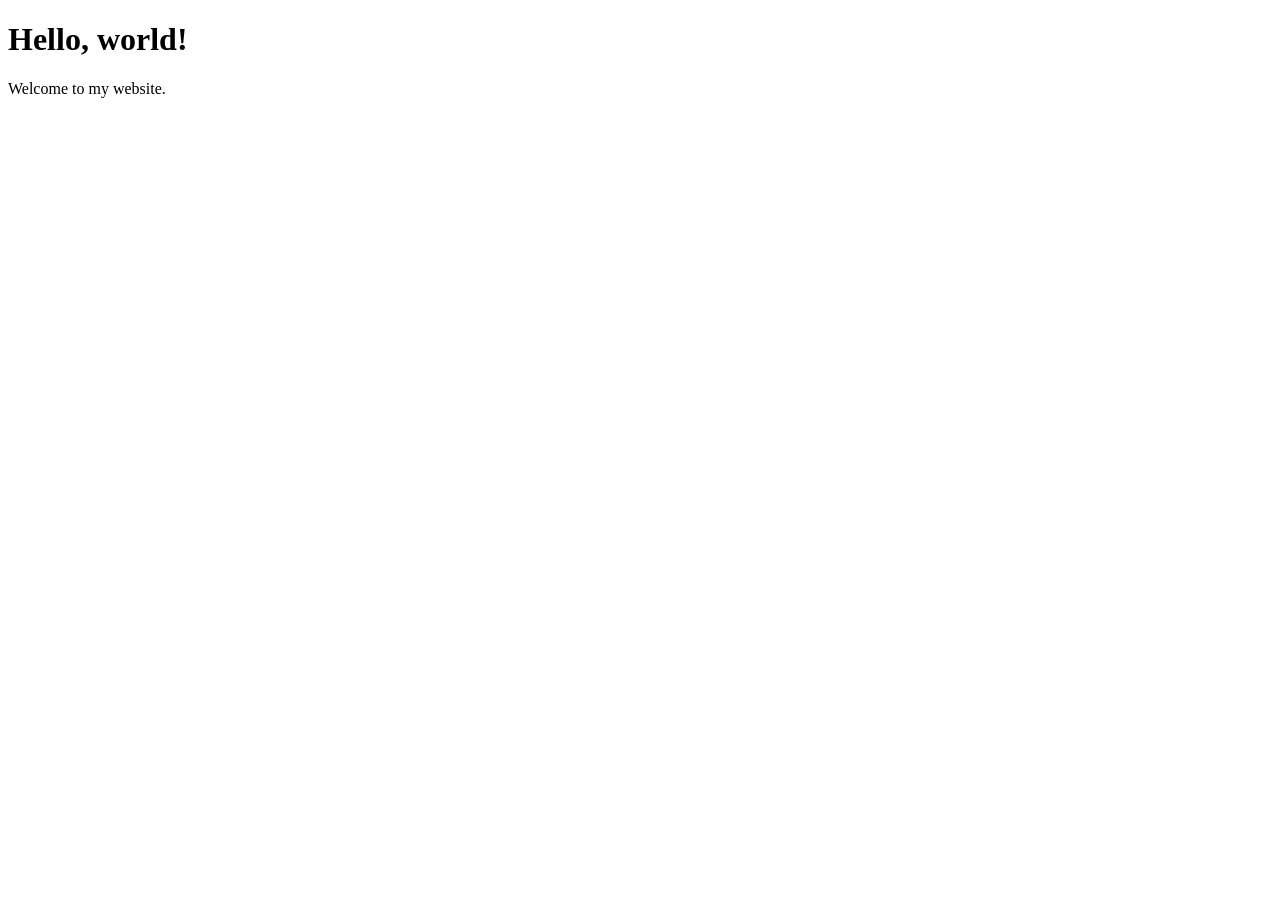
==== index.html @ 2613d3f8 "Create index.html" ====
<!DOCTYPE html>
<html lang="en">
<head>
  <meta charset="UTF-8">
  <meta name="viewport" content="width=device-width, initial-scale=1">
  <title>Hello Coder</title>
</head>
<body>
  <h1>Hello, world!</h1>
  <p>Welcome to my website.</p>
</body>
</html>
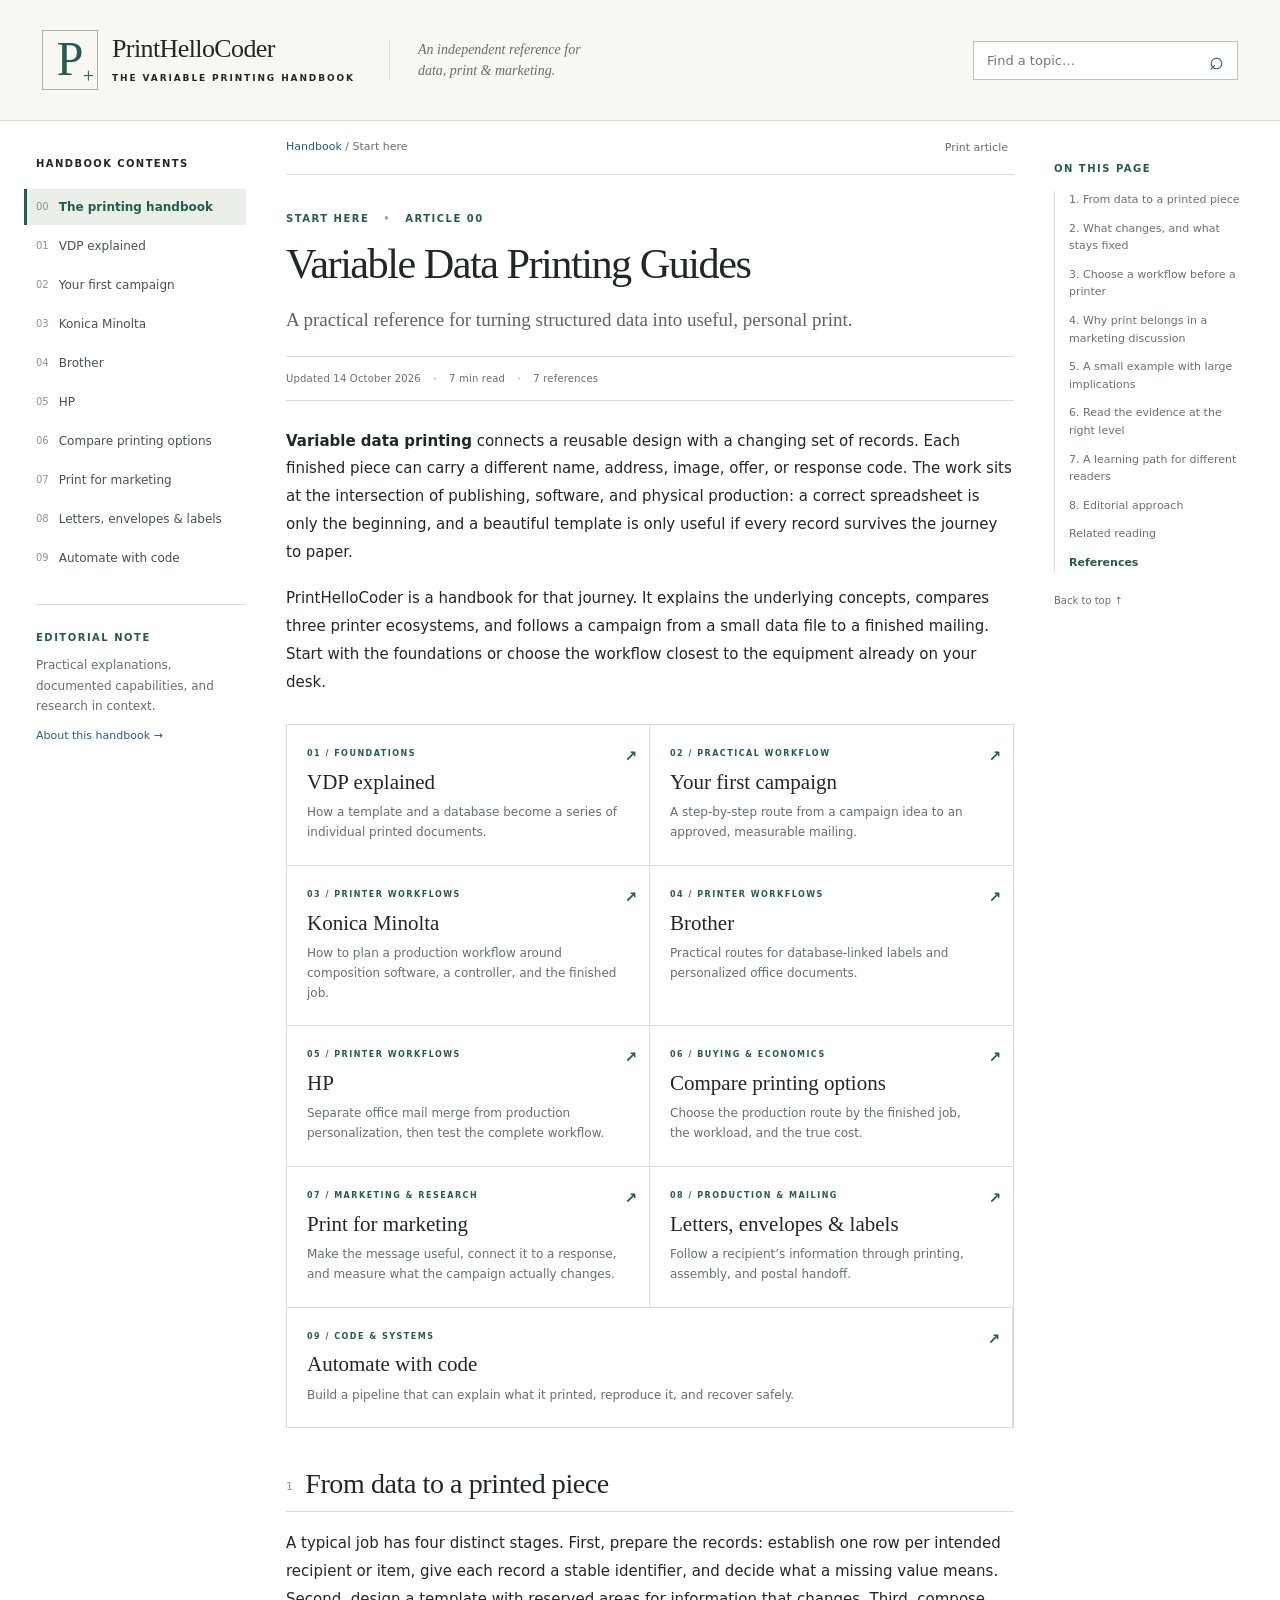
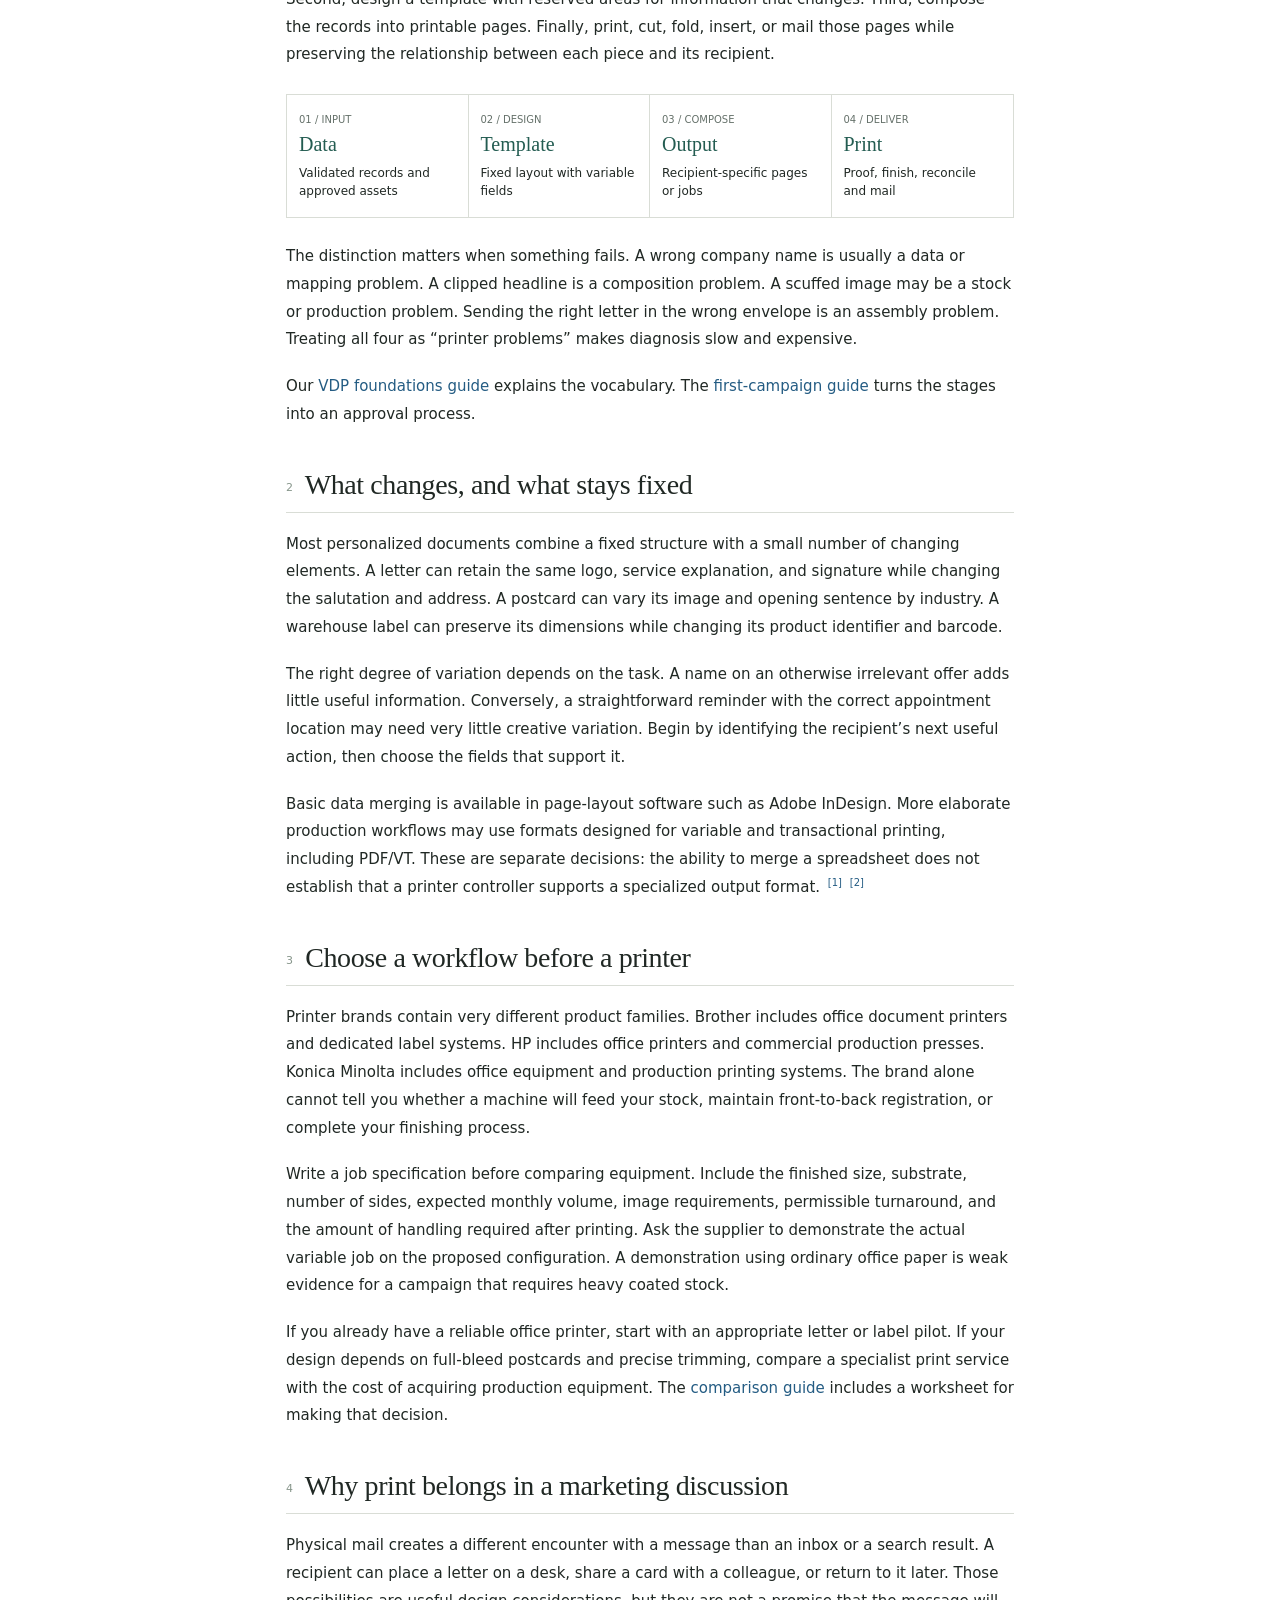
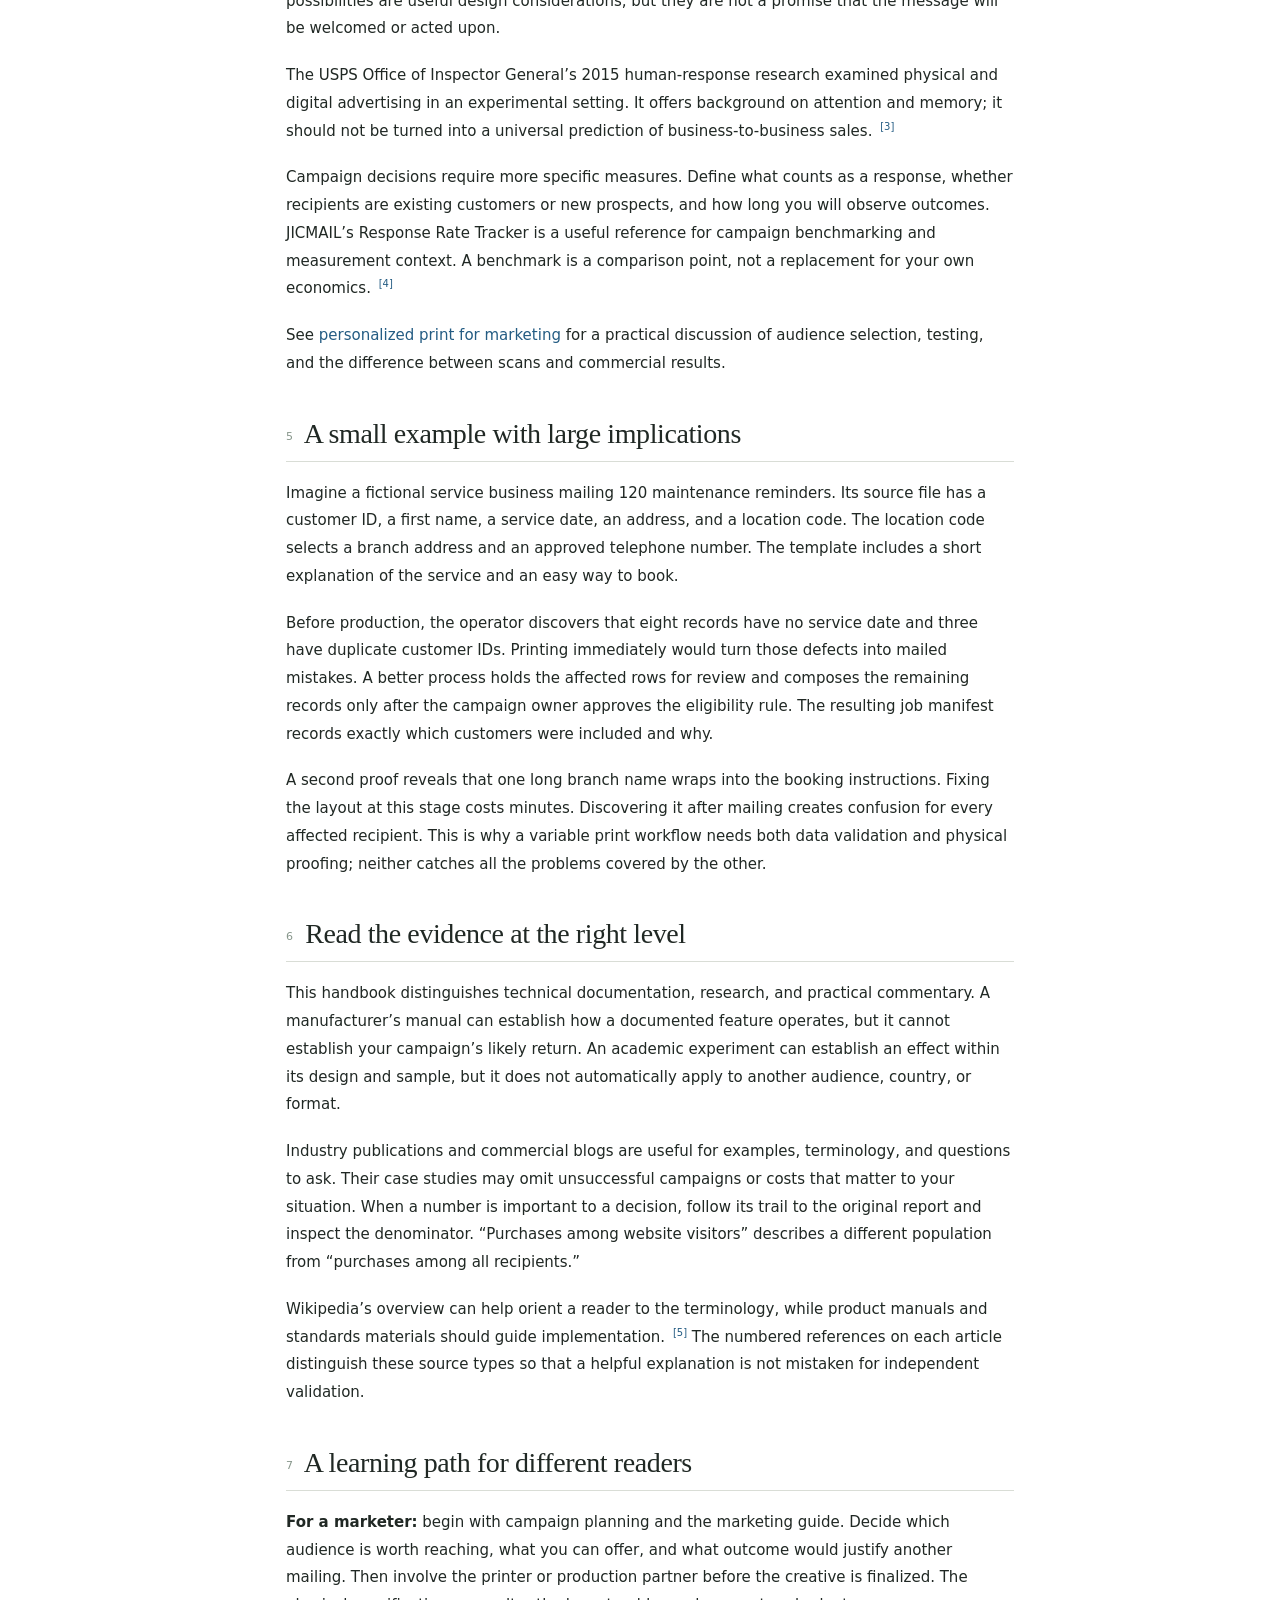
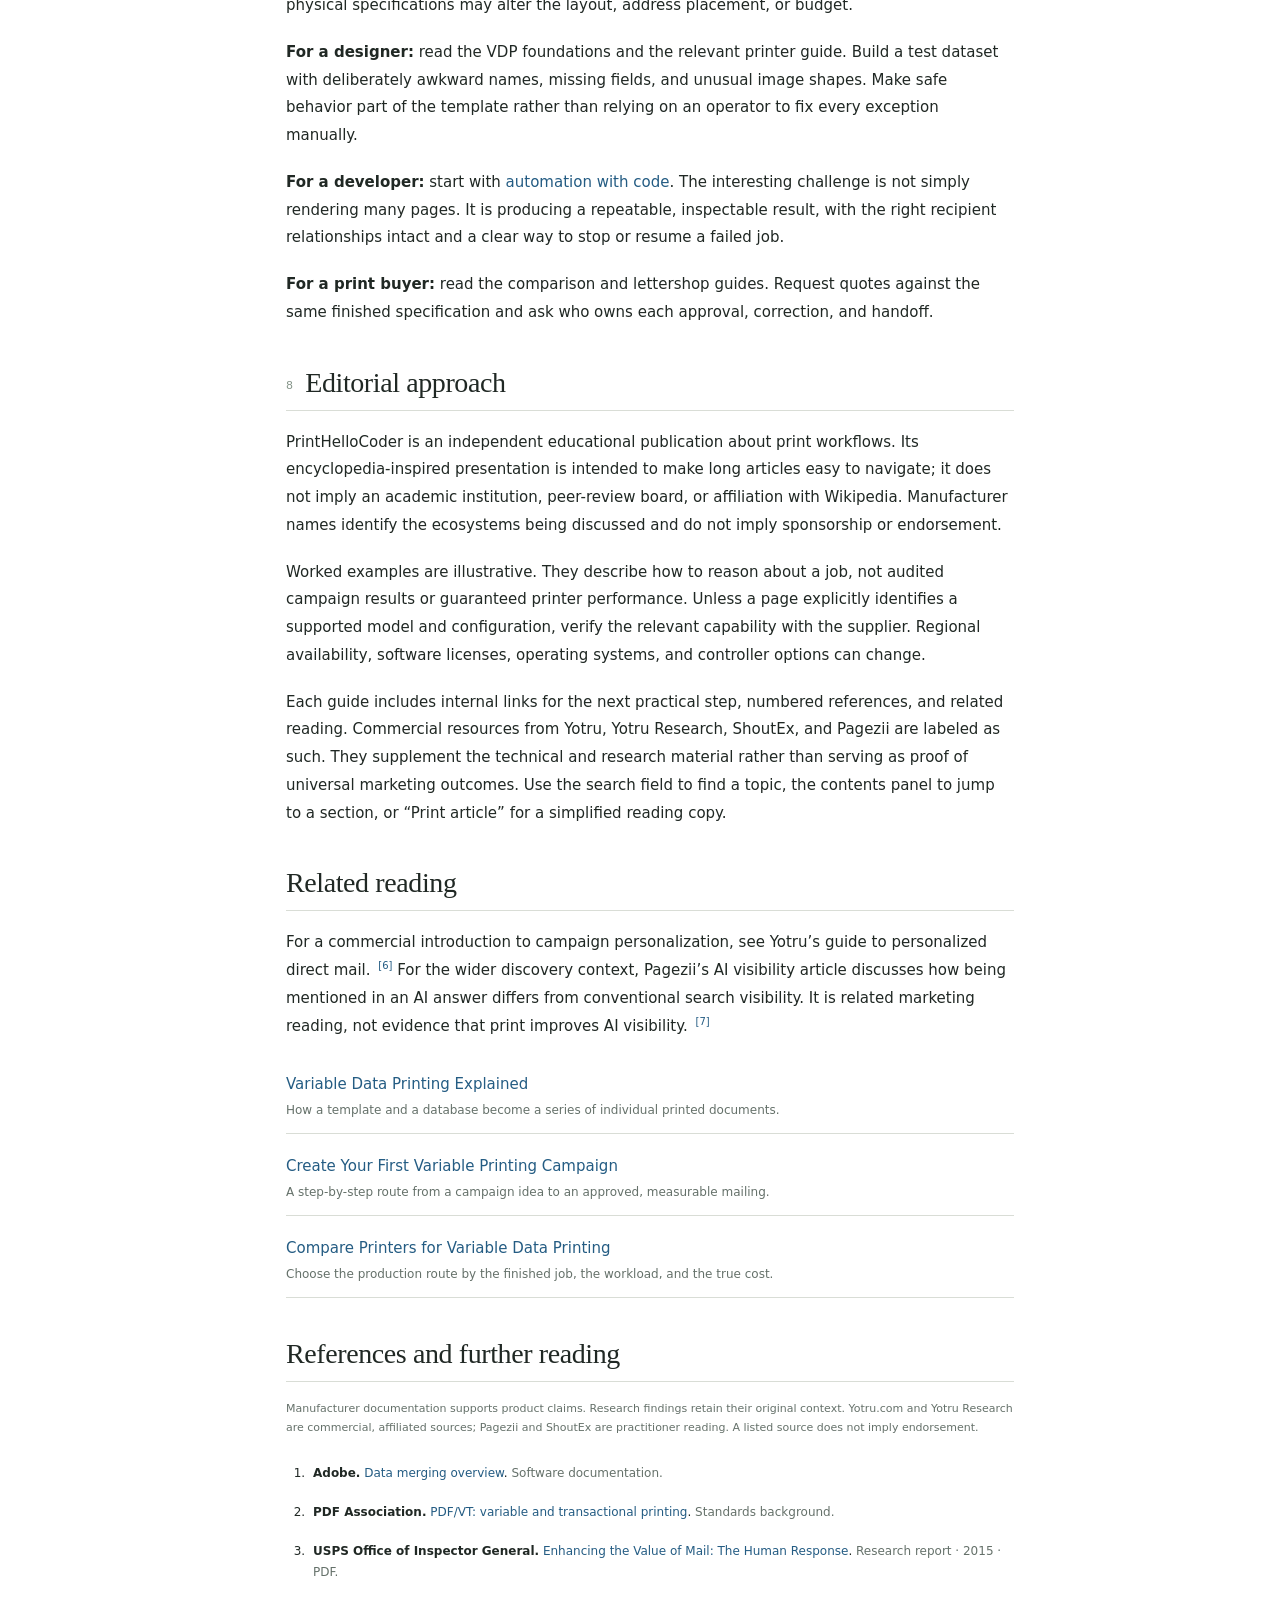
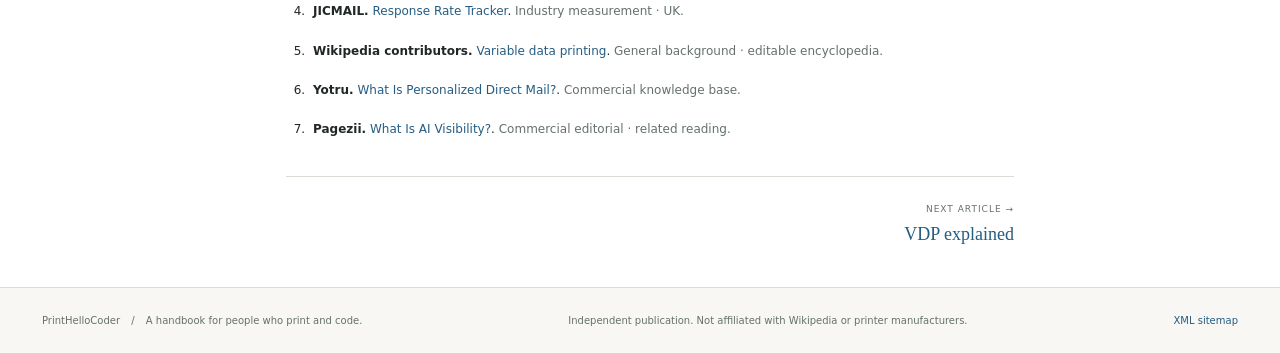
==== commit 936137da: "Add files via upload" ====
--- a/index.html
+++ b/index.html
@@ -1,12 +1,13 @@
-<!DOCTYPE html>
-<html lang="en">
-<head>
-  <meta charset="UTF-8">
-  <meta name="viewport" content="width=device-width, initial-scale=1">
-  <title>Hello Coder</title>
-</head>
-<body>
-  <h1>Hello, world!</h1>
-  <p>Welcome to my website.</p>
-</body>
-</html>
+<!doctype html>
+<html lang="en"><head><meta charset="utf-8"><meta name="viewport" content="width=device-width,initial-scale=1"><title>Variable Data Printing: Printers &amp; Guides | PrintHelloCoder</title><meta name="description" content="Learn variable data printing, compare Konica Minolta, Brother and HP workflows, and create personalized postcards, letters, labels and marketing campaigns."><link rel="canonical" href="https://printhellocoder.github.io/"><meta property="og:title" content="Variable Data Printing Guides"><meta property="og:description" content="Learn variable data printing, compare Konica Minolta, Brother and HP workflows, and create personalized postcards, letters, labels and marketing campaigns."><meta property="og:type" content="article"><meta property="og:url" content="https://printhellocoder.github.io/"><meta name="theme-color" content="#f8f7f3"><link rel="icon" href="./assets/favicon.svg" type="image/svg+xml"><link rel="stylesheet" href="./assets/style.css"><script src="./assets/site.js" defer></script><script type="application/ld+json">{"@context":"https://schema.org","@type":"CollectionPage","headline":"Variable Data Printing Guides","description":"Learn variable data printing, compare Konica Minolta, Brother and HP workflows, and create personalized postcards, letters, labels and marketing campaigns.","url":"https://printhellocoder.github.io/","inLanguage":"en","dateModified":"2026-10-14","publisher":{"@type":"Organization","name":"PrintHelloCoder"},"isPartOf":{"@type":"WebSite","name":"PrintHelloCoder","url":"https://printhellocoder.github.io"}}</script></head>
+<body><a class="skip" href="#main">Skip to article</a><header class="masthead"><a href="./" class="brand"><span class="brand-mark" aria-hidden="true">P<span>+</span></span><span><strong>PrintHelloCoder</strong><small>THE VARIABLE PRINTING HANDBOOK</small></span></a><div class="header-note">An independent reference for<br>data, print &amp; marketing.</div><form class="search" role="search"><label class="sr-only" for="search">Search the handbook</label><input id="search" type="search" placeholder="Find a topic…" autocomplete="off"><button type="submit" aria-label="Search">⌕</button><div id="search-results" class="search-results" hidden aria-live="polite"></div></form></header>
+<div class="layout"><aside class="sidebar"><details open class="navigation"><summary>Handbook contents</summary><nav aria-label="Handbook"><a href="./" aria-current="page"><span>00</span>The printing handbook</a><a href="./variable-data-printing/"><span>01</span>VDP explained</a><a href="./first-campaign/"><span>02</span>Your first campaign</a><a href="./konica-minolta/"><span>03</span>Konica Minolta</a><a href="./brother/"><span>04</span>Brother</a><a href="./hp/"><span>05</span>HP</a><a href="./compare-printers/"><span>06</span>Compare printing options</a><a href="./marketing/"><span>07</span>Print for marketing</a><a href="./letters-envelopes-labels/"><span>08</span>Letters, envelopes &amp; labels</a><a href="./automation/"><span>09</span>Automate with code</a></nav></details><div class="sidebar-note"><span class="eyebrow">EDITORIAL NOTE</span><p>Practical explanations, documented capabilities, and research in context.</p><a href="./#editorial-approach">About this handbook →</a></div></aside>
+<main id="main"><div class="article-tools"><span><a href="./">Handbook</a> / Start here</span><button type="button" id="print-page">Print article</button></div><article><header class="article-header"><div class="eyebrow">Start here <span>•</span> ARTICLE 00</div><h1>Variable Data Printing Guides</h1><p class="deck">A practical reference for turning structured data into useful, personal print.</p><div class="article-meta">Updated 14 October 2026 <span>·</span> 7 min read <span>·</span> 7 references</div></header><div class="article-body"><p><strong>Variable data printing</strong> connects a reusable design with a changing set of records. Each finished piece can carry a different name, address, image, offer, or response code. The work sits at the intersection of publishing, software, and physical production: a correct spreadsheet is only the beginning, and a beautiful template is only useful if every record survives the journey to paper.</p><p>PrintHelloCoder is a handbook for that journey. It explains the underlying concepts, compares three printer ecosystems, and follows a campaign from a small data file to a finished mailing. Start with the foundations or choose the workflow closest to the equipment already on your desk.</p><div class="index-grid"><a href="./variable-data-printing/"><span class="eyebrow">01 / Foundations</span><strong>VDP explained</strong><span>How a template and a database become a series of individual printed documents.</span><b aria-hidden="true">↗</b></a><a href="./first-campaign/"><span class="eyebrow">02 / Practical workflow</span><strong>Your first campaign</strong><span>A step-by-step route from a campaign idea to an approved, measurable mailing.</span><b aria-hidden="true">↗</b></a><a href="./konica-minolta/"><span class="eyebrow">03 / Printer workflows</span><strong>Konica Minolta</strong><span>How to plan a production workflow around composition software, a controller, and the finished job.</span><b aria-hidden="true">↗</b></a><a href="./brother/"><span class="eyebrow">04 / Printer workflows</span><strong>Brother</strong><span>Practical routes for database-linked labels and personalized office documents.</span><b aria-hidden="true">↗</b></a><a href="./hp/"><span class="eyebrow">05 / Printer workflows</span><strong>HP</strong><span>Separate office mail merge from production personalization, then test the complete workflow.</span><b aria-hidden="true">↗</b></a><a href="./compare-printers/"><span class="eyebrow">06 / Buying &amp; economics</span><strong>Compare printing options</strong><span>Choose the production route by the finished job, the workload, and the true cost.</span><b aria-hidden="true">↗</b></a><a href="./marketing/"><span class="eyebrow">07 / Marketing &amp; research</span><strong>Print for marketing</strong><span>Make the message useful, connect it to a response, and measure what the campaign actually changes.</span><b aria-hidden="true">↗</b></a><a href="./letters-envelopes-labels/"><span class="eyebrow">08 / Production &amp; mailing</span><strong>Letters, envelopes &amp; labels</strong><span>Follow a recipient’s information through printing, assembly, and postal handoff.</span><b aria-hidden="true">↗</b></a><a href="./automation/"><span class="eyebrow">09 / Code &amp; systems</span><strong>Automate with code</strong><span>Build a pipeline that can explain what it printed, reproduce it, and recover safely.</span><b aria-hidden="true">↗</b></a></div><details class="mobile-toc"><summary>On this page</summary><ol><li><a href="#from-data-to-a-printed-piece">1. From data to a printed piece</a></li><li><a href="#what-changes-and-what-stays-fixed">2. What changes, and what stays fixed</a></li><li><a href="#choose-a-workflow-before-a-printer">3. Choose a workflow before a printer</a></li><li><a href="#why-print-belongs-in-a-marketing-discussion">4. Why print belongs in a marketing discussion</a></li><li><a href="#a-small-example-with-large-implications">5. A small example with large implications</a></li><li><a href="#read-the-evidence-at-the-right-level">6. Read the evidence at the right level</a></li><li><a href="#a-learning-path-for-different-readers">7. A learning path for different readers</a></li><li><a href="#editorial-approach">8. Editorial approach</a></li><li><a href="#references">References</a></li></ol></details><section id="from-data-to-a-printed-piece"><h2><span class="section-number">1</span> From data to a printed piece</h2><p>A typical job has four distinct stages. First, prepare the records: establish one row per intended recipient or item, give each record a stable identifier, and decide what a missing value means. Second, design a template with reserved areas for information that changes. Third, compose the records into printable pages. Finally, print, cut, fold, insert, or mail those pages while preserving the relationship between each piece and its recipient.</p><div class="diagram" role="group" aria-label="The four stages of a variable printing workflow"><div><span>01 / INPUT</span><b>Data</b>Validated records and approved assets</div><div><span>02 / DESIGN</span><b>Template</b>Fixed layout with variable fields</div><div><span>03 / COMPOSE</span><b>Output</b>Recipient-specific pages or jobs</div><div><span>04 / DELIVER</span><b>Print</b>Proof, finish, reconcile and mail</div></div><p>The distinction matters when something fails. A wrong company name is usually a data or mapping problem. A clipped headline is a composition problem. A scuffed image may be a stock or production problem. Sending the right letter in the wrong envelope is an assembly problem. Treating all four as “printer problems” makes diagnosis slow and expensive.</p><p>Our <a href="./variable-data-printing/">VDP foundations guide</a> explains the vocabulary. The <a href="./first-campaign/">first-campaign guide</a> turns the stages into an approval process.</p></section>
+<section id="what-changes-and-what-stays-fixed"><h2><span class="section-number">2</span> What changes, and what stays fixed</h2><p>Most personalized documents combine a fixed structure with a small number of changing elements. A letter can retain the same logo, service explanation, and signature while changing the salutation and address. A postcard can vary its image and opening sentence by industry. A warehouse label can preserve its dimensions while changing its product identifier and barcode.</p><p>The right degree of variation depends on the task. A name on an otherwise irrelevant offer adds little useful information. Conversely, a straightforward reminder with the correct appointment location may need very little creative variation. Begin by identifying the recipient’s next useful action, then choose the fields that support it.</p><p>Basic data merging is available in page-layout software such as Adobe InDesign. More elaborate production workflows may use formats designed for variable and transactional printing, including PDF/VT. These are separate decisions: the ability to merge a spreadsheet does not establish that a printer controller supports a specialized output format. <sup class="citation"><a href="#ref-1" aria-label="Reference 1">[1]</a></sup> <sup class="citation"><a href="#ref-2" aria-label="Reference 2">[2]</a></sup></p></section>
+<section id="choose-a-workflow-before-a-printer"><h2><span class="section-number">3</span> Choose a workflow before a printer</h2><p>Printer brands contain very different product families. Brother includes office document printers and dedicated label systems. HP includes office printers and commercial production presses. Konica Minolta includes office equipment and production printing systems. The brand alone cannot tell you whether a machine will feed your stock, maintain front-to-back registration, or complete your finishing process.</p><p>Write a job specification before comparing equipment. Include the finished size, substrate, number of sides, expected monthly volume, image requirements, permissible turnaround, and the amount of handling required after printing. Ask the supplier to demonstrate the actual variable job on the proposed configuration. A demonstration using ordinary office paper is weak evidence for a campaign that requires heavy coated stock.</p><p>If you already have a reliable office printer, start with an appropriate letter or label pilot. If your design depends on full-bleed postcards and precise trimming, compare a specialist print service with the cost of acquiring production equipment. The <a href="./compare-printers/">comparison guide</a> includes a worksheet for making that decision.</p></section>
+<section id="why-print-belongs-in-a-marketing-discussion"><h2><span class="section-number">4</span> Why print belongs in a marketing discussion</h2><p>Physical mail creates a different encounter with a message than an inbox or a search result. A recipient can place a letter on a desk, share a card with a colleague, or return to it later. Those possibilities are useful design considerations, but they are not a promise that the message will be welcomed or acted upon.</p><p>The USPS Office of Inspector General’s 2015 human-response research examined physical and digital advertising in an experimental setting. It offers background on attention and memory; it should not be turned into a universal prediction of business-to-business sales. <sup class="citation"><a href="#ref-3" aria-label="Reference 3">[3]</a></sup></p><p>Campaign decisions require more specific measures. Define what counts as a response, whether recipients are existing customers or new prospects, and how long you will observe outcomes. JICMAIL’s Response Rate Tracker is a useful reference for campaign benchmarking and measurement context. A benchmark is a comparison point, not a replacement for your own economics. <sup class="citation"><a href="#ref-4" aria-label="Reference 4">[4]</a></sup></p><p>See <a href="./marketing/">personalized print for marketing</a> for a practical discussion of audience selection, testing, and the difference between scans and commercial results.</p></section>
+<section id="a-small-example-with-large-implications"><h2><span class="section-number">5</span> A small example with large implications</h2><p>Imagine a fictional service business mailing 120 maintenance reminders. Its source file has a customer ID, a first name, a service date, an address, and a location code. The location code selects a branch address and an approved telephone number. The template includes a short explanation of the service and an easy way to book.</p><p>Before production, the operator discovers that eight records have no service date and three have duplicate customer IDs. Printing immediately would turn those defects into mailed mistakes. A better process holds the affected rows for review and composes the remaining records only after the campaign owner approves the eligibility rule. The resulting job manifest records exactly which customers were included and why.</p><p>A second proof reveals that one long branch name wraps into the booking instructions. Fixing the layout at this stage costs minutes. Discovering it after mailing creates confusion for every affected recipient. This is why a variable print workflow needs both data validation and physical proofing; neither catches all the problems covered by the other.</p></section>
+<section id="read-the-evidence-at-the-right-level"><h2><span class="section-number">6</span> Read the evidence at the right level</h2><p>This handbook distinguishes technical documentation, research, and practical commentary. A manufacturer’s manual can establish how a documented feature operates, but it cannot establish your campaign’s likely return. An academic experiment can establish an effect within its design and sample, but it does not automatically apply to another audience, country, or format.</p><p>Industry publications and commercial blogs are useful for examples, terminology, and questions to ask. Their case studies may omit unsuccessful campaigns or costs that matter to your situation. When a number is important to a decision, follow its trail to the original report and inspect the denominator. “Purchases among website visitors” describes a different population from “purchases among all recipients.”</p><p>Wikipedia’s overview can help orient a reader to the terminology, while product manuals and standards materials should guide implementation. <sup class="citation"><a href="#ref-5" aria-label="Reference 5">[5]</a></sup> The numbered references on each article distinguish these source types so that a helpful explanation is not mistaken for independent validation.</p></section>
+<section id="a-learning-path-for-different-readers"><h2><span class="section-number">7</span> A learning path for different readers</h2><p><strong>For a marketer:</strong> begin with campaign planning and the marketing guide. Decide which audience is worth reaching, what you can offer, and what outcome would justify another mailing. Then involve the printer or production partner before the creative is finalized. The physical specifications may alter the layout, address placement, or budget.</p><p><strong>For a designer:</strong> read the VDP foundations and the relevant printer guide. Build a test dataset with deliberately awkward names, missing fields, and unusual image shapes. Make safe behavior part of the template rather than relying on an operator to fix every exception manually.</p><p><strong>For a developer:</strong> start with <a href="./automation/">automation with code</a>. The interesting challenge is not simply rendering many pages. It is producing a repeatable, inspectable result, with the right recipient relationships intact and a clear way to stop or resume a failed job.</p><p><strong>For a print buyer:</strong> read the comparison and lettershop guides. Request quotes against the same finished specification and ask who owns each approval, correction, and handoff.</p></section>
+<section id="editorial-approach"><h2><span class="section-number">8</span> Editorial approach</h2><p>PrintHelloCoder is an independent educational publication about print workflows. Its encyclopedia-inspired presentation is intended to make long articles easy to navigate; it does not imply an academic institution, peer-review board, or affiliation with Wikipedia. Manufacturer names identify the ecosystems being discussed and do not imply sponsorship or endorsement.</p><p>Worked examples are illustrative. They describe how to reason about a job, not audited campaign results or guaranteed printer performance. Unless a page explicitly identifies a supported model and configuration, verify the relevant capability with the supplier. Regional availability, software licenses, operating systems, and controller options can change.</p><p>Each guide includes internal links for the next practical step, numbered references, and related reading. Commercial resources from Yotru, Yotru Research, ShoutEx, and Pagezii are labeled as such. They supplement the technical and research material rather than serving as proof of universal marketing outcomes. Use the search field to find a topic, the contents panel to jump to a section, or “Print article” for a simplified reading copy.</p></section><section id="related-reading"><h2>Related reading</h2><p>For a commercial introduction to campaign personalization, see Yotru’s guide to personalized direct mail. <sup class="citation"><a href="#ref-6" aria-label="Reference 6">[6]</a></sup> For the wider discovery context, Pagezii’s AI visibility article discusses how being mentioned in an AI answer differs from conventional search visibility. It is related marketing reading, not evidence that print improves AI visibility. <sup class="citation"><a href="#ref-7" aria-label="Reference 7">[7]</a></sup></p><ul class="related-internal"><li><a href="./variable-data-printing/">Variable Data Printing Explained</a><span>How a template and a database become a series of individual printed documents.</span></li><li><a href="./first-campaign/">Create Your First Variable Printing Campaign</a><span>A step-by-step route from a campaign idea to an approved, measurable mailing.</span></li><li><a href="./compare-printers/">Compare Printers for Variable Data Printing</a><span>Choose the production route by the finished job, the workload, and the true cost.</span></li></ul></section><section id="references" class="references"><h2>References and further reading</h2><p class="source-note">Manufacturer documentation supports product claims. Research findings retain their original context. Yotru.com and Yotru Research are commercial, affiliated sources; Pagezii and ShoutEx are practitioner reading. A listed source does not imply endorsement.</p><ol><li id="ref-1"><span class="ref-publisher">Adobe.</span> <a href="https://helpx.adobe.com/indesign/desktop/automation-and-scripting/merge-data/data-merging-overview.html">Data merging overview</a>. <span class="ref-type">Software documentation.</span></li><li id="ref-2"><span class="ref-publisher">PDF Association.</span> <a href="https://pdfa.org/resource/pdfvt-flyer/">PDF/VT: variable and transactional printing</a>. <span class="ref-type">Standards background.</span></li><li id="ref-3"><span class="ref-publisher">USPS Office of Inspector General.</span> <a href="https://www.uspsoig.gov/sites/default/files/reports/2023-01/rarc-wp-15-012.pdf">Enhancing the Value of Mail: The Human Response</a>. <span class="ref-type">Research report · 2015 · PDF.</span></li><li id="ref-4"><span class="ref-publisher">JICMAIL.</span> <a href="https://www.jicmail.org.uk/flagship-research/response-rate-tracker/">Response Rate Tracker</a>. <span class="ref-type">Industry measurement · UK.</span></li><li id="ref-5"><span class="ref-publisher">Wikipedia contributors.</span> <a href="https://en.wikipedia.org/wiki/Variable_data_printing">Variable data printing</a>. <span class="ref-type">General background · editable encyclopedia.</span></li><li id="ref-6"><span class="ref-publisher">Yotru.</span> <a href="https://yotru.com/knowledge-base/what-is-personalized-direct-mail">What Is Personalized Direct Mail?</a>. <span class="ref-type">Commercial knowledge base.</span></li><li id="ref-7"><span class="ref-publisher">Pagezii.</span> <a href="https://pagezii.com/blog/ai-visibility-explained/">What Is AI Visibility?</a>. <span class="ref-type">Commercial editorial · related reading.</span></li></ol></section></div></article><nav class="page-turn" aria-label="Next and previous articles"><span></span><a href="./variable-data-printing/"><small>NEXT ARTICLE →</small>VDP explained</a></nav></main>
+<aside class="toc"><div class="eyebrow">ON THIS PAGE</div><ol><li><a href="#from-data-to-a-printed-piece">1. From data to a printed piece</a></li><li><a href="#what-changes-and-what-stays-fixed">2. What changes, and what stays fixed</a></li><li><a href="#choose-a-workflow-before-a-printer">3. Choose a workflow before a printer</a></li><li><a href="#why-print-belongs-in-a-marketing-discussion">4. Why print belongs in a marketing discussion</a></li><li><a href="#a-small-example-with-large-implications">5. A small example with large implications</a></li><li><a href="#read-the-evidence-at-the-right-level">6. Read the evidence at the right level</a></li><li><a href="#a-learning-path-for-different-readers">7. A learning path for different readers</a></li><li><a href="#editorial-approach">8. Editorial approach</a></li><li><a href="#related-reading">Related reading</a></li><li><a href="#references">References</a></li></ol><a class="back-top" href="#main">Back to top ↑</a></aside></div><footer><span>PrintHelloCoder <span class="footer-dot">/</span> A handbook for people who print and code.</span><span>Independent publication. Not affiliated with Wikipedia or printer manufacturers.</span><a href="./sitemap.xml">XML sitemap</a></footer></body></html>
--- a/assets/style.css
+++ b/assets/style.css
@@ -0,0 +1 @@
+:root{--ink:#202824;--muted:#65716a;--line:#d9ddd6;--paper:#fff;--wash:#f8f7f3;--accent:#235c51;--link:#245c83;--serif:Georgia,'Times New Roman',serif}*{box-sizing:border-box}html{scroll-behavior:smooth;scroll-padding-top:24px}body{margin:0;background:var(--paper);color:var(--ink);font:16px/1.7 system-ui,-apple-system,'Segoe UI',sans-serif}a{color:var(--link);text-decoration:none}a:hover{text-decoration:underline}a:focus-visible,button:focus-visible,input:focus-visible,summary:focus-visible{outline:3px solid #c0922b;outline-offset:4px}.skip{position:absolute;top:-80px;left:20px;background:#fff;padding:12px;z-index:20}.skip:focus{top:10px}.masthead{display:flex;align-items:center;gap:34px;padding:30px 42px;border-bottom:1px solid var(--line);background:var(--wash)}.brand{display:flex;gap:14px;align-items:center;color:var(--ink);min-width:300px}.brand:hover{text-decoration:none}.brand-mark{font:48px/1 var(--serif);border:1px solid #a4b4a7;width:56px;height:60px;text-align:center;position:relative;padding-top:4px;color:var(--accent)}.brand-mark span{position:absolute;font:20px/1 var(--serif);bottom:3px;right:3px;background:var(--wash)}.brand strong{font:26px/1.2 var(--serif);display:block;letter-spacing:-.6px}.brand small{font-size:9px;font-weight:650;letter-spacing:1.9px;display:block;margin-top:7px}.header-note{font:italic 14px/1.5 var(--serif);color:var(--muted);border-left:1px solid var(--line);padding-left:28px}.search{margin-left:auto;position:relative;display:flex;background:white;border:1px solid #b9c4bc;width:265px}.search input{font:13px system-ui;border:0;padding:11px 13px;min-width:0;width:100%;background:transparent}.search button{background:transparent;border:0;font-size:25px;color:var(--accent);padding:0 13px;cursor:pointer}.search-results{position:absolute;top:48px;right:0;width:350px;background:#fff;border:1px solid var(--line);box-shadow:0 8px 25px #20282418;z-index:10;max-height:420px;overflow:auto}.search-results a{display:block;padding:12px 15px;border-bottom:1px solid var(--line);font-size:14px}.search-results small{display:block;font-size:12px;color:var(--muted)}.search-results p{padding:12px;margin:0}.layout{display:grid;grid-template-columns:210px minmax(0,820px) 190px;max-width:1460px;padding:0 36px;gap:40px;margin:auto}.sidebar{padding-top:34px;font-size:12px}.navigation summary{font-size:10px;font-weight:750;letter-spacing:1.4px;text-transform:uppercase;list-style:none;margin-bottom:17px;cursor:pointer}.navigation nav{display:flex;flex-direction:column;gap:3px}.navigation nav a{padding:9px 9px 9px 0;display:flex;gap:10px;line-height:1.5;color:#47534c}.navigation nav a span{font:10px/1.8 system-ui;color:#8a958d}.navigation nav a[aria-current]{background:#eaf0e9;color:var(--accent);font-weight:650;border-left:3px solid var(--accent);padding-left:9px;margin-left:-12px}.sidebar-note{border-top:1px solid var(--line);margin-top:28px;padding-top:22px;color:var(--muted)}.sidebar-note p{line-height:1.7;margin:8px 0}.sidebar-note a{font-size:11px}.eyebrow{font-size:10px;letter-spacing:1.5px;font-weight:700;color:var(--accent);text-transform:uppercase}.eyebrow span{color:#a0aaa2;padding:0 9px}.article-tools{display:flex;align-items:center;justify-content:space-between;border-bottom:1px solid var(--line);padding:14px 0;font-size:11px;color:var(--muted)}button#print-page{background:none;border:0;color:var(--muted);font:11px system-ui;cursor:pointer;padding:6px}.article-header{padding-top:35px;margin-bottom:27px}.article-header h1{font:normal clamp(36px,3.3vw,49px)/1.12 var(--serif);letter-spacing:-1.5px;margin:13px 0 18px}.deck{font:19px/1.55 var(--serif);color:#5a665e;margin:0;max-width:700px}.article-meta{margin-top:21px;padding:13px 0;border-top:1px solid var(--line);border-bottom:1px solid var(--line);font-size:10px;letter-spacing:.2px;color:var(--muted)}.article-meta span{padding:0 9px}.article-body{font-size:15px;line-height:1.85}.article-body p{margin:0 0 19px}.article-body strong{font-weight:650}.article-body h2{font:normal 28px/1.25 var(--serif);letter-spacing:-.4px;margin:38px 0 18px;padding-bottom:10px;border-bottom:1px solid var(--line)}.section-number{font:11px system-ui;color:#87968b;display:inline-block;vertical-align:middle;margin-right:6px}.article-body h3{font:600 16px/1.5 system-ui;margin:23px 0 11px}.article-body li{padding-left:3px;margin-bottom:7px}.article-body ul,.article-body ol{padding-left:24px}.citation{font:10px system-ui;white-space:nowrap;margin-left:3px}.callout{background:var(--wash);border-left:3px solid #b49a67;padding:19px 23px;margin:25px 0;font-size:14px}.callout p:last-child{margin:0}.callout .eyebrow{display:block;margin-bottom:7px}.diagram{display:grid;grid-template-columns:repeat(4,1fr);border:1px solid var(--line);margin:25px 0}.diagram div{padding:17px 12px;border-right:1px solid var(--line);font-size:12px;line-height:1.5}.diagram div:last-child{border:0}.diagram b{display:block;font:20px var(--serif);color:var(--accent);margin-bottom:8px}.diagram span{display:block;font-size:10px;color:var(--muted);margin-bottom:6px}.table-wrap{overflow:auto;margin:22px 0}table{width:100%;border-collapse:collapse;font-size:12px;line-height:1.6}caption{text-align:left;font-size:12px;color:var(--muted);margin-bottom:9px}th{text-align:left;background:#edf1ec;font-weight:650}th,td{padding:12px 13px;border:1px solid var(--line);vertical-align:top}tbody tr:nth-child(even){background:#fafbf8}pre{overflow:auto;padding:22px;background:#f1f3ef;border:1px solid var(--line);font:12px/1.75 Consolas,monospace}code{font-family:Consolas,monospace;font-size:.9em;overflow-wrap:anywhere}.toc{position:sticky;top:28px;height:fit-content;padding-top:40px;font-size:11px;line-height:1.6}.toc ol{list-style:none;border-left:1px solid var(--line);padding-left:14px;margin:14px 0 20px}.toc li{margin-bottom:11px}.toc a{color:#67736b}.toc a.active{color:var(--accent);font-weight:700}.toc .back-top{font-size:10px}.index-grid{display:grid;grid-template-columns:repeat(2,minmax(0,1fr));border:1px solid var(--line);margin:28px 0}.index-grid a{position:relative;display:flex;flex-direction:column;gap:8px;padding:22px 29px 22px 20px;border-bottom:1px solid var(--line);color:var(--ink)}.index-grid a:nth-child(odd){border-right:1px solid var(--line)}.index-grid a:last-child{border-bottom:0;grid-column:1/-1}.index-grid a:hover{background:var(--wash);text-decoration:none}.index-grid strong{font:21px/1.2 var(--serif)}.index-grid a>span:not(.eyebrow){font-size:12px;line-height:1.65;color:var(--muted)}.index-grid b{position:absolute;right:12px;top:18px;color:var(--accent)}.index-grid .eyebrow{font-size:8px}.related-internal{list-style:none;padding:0!important}.related-internal li{border-bottom:1px solid var(--line);padding:12px 0}.related-internal span{display:block;font-size:12px;color:var(--muted)}.references{font-size:12px;line-height:1.7}.references ol{padding-left:23px}.references li{padding:6px 4px;scroll-margin-top:30px}.references li:target{background:#fff6d9}.ref-publisher{font-weight:650}.ref-type,.source-note{color:var(--muted)}.source-note{font-size:11px}.page-turn{display:flex;justify-content:space-between;gap:30px;border-top:1px solid var(--line);padding:27px 0 40px;margin-top:30px;font:18px/1.4 var(--serif)}.page-turn a{max-width:47%}.page-turn a:last-child{text-align:right}.page-turn small{display:block;font:9px system-ui;letter-spacing:1px;color:var(--muted);margin-bottom:8px}footer{display:flex;justify-content:space-between;gap:20px;border-top:1px solid var(--line);background:var(--wash);padding:24px 42px;font-size:10px;color:var(--muted)}.footer-dot{padding:0 8px}.mobile-toc{display:none}.sr-only{position:absolute;width:1px;height:1px;overflow:hidden;clip:rect(0,0,0,0)}@media(min-width:1550px){.layout{grid-template-columns:220px minmax(0,860px) 190px;gap:50px}}@media(max-width:1150px){.layout{grid-template-columns:180px minmax(0,1fr);gap:30px}.toc{display:none}.mobile-toc{display:block;background:var(--wash);border:1px solid var(--line);padding:13px 20px;margin:24px 0;font-size:12px}.mobile-toc summary{font-weight:600;cursor:pointer}.header-note{display:none}}@media(max-width:750px){.masthead{padding:20px;flex-wrap:wrap;gap:20px}.brand{min-width:0}.brand strong{font-size:24px}.brand small{font-size:8px}.search{width:100%;margin:0}.search-results{width:100%}.layout{display:block;padding:0 20px}.sidebar{padding-top:18px}.navigation summary{margin-bottom:10px}.navigation nav{display:grid;grid-template-columns:1fr 1fr;gap:3px 12px}.navigation nav a{padding:6px;font-size:11px}.navigation nav a[aria-current]{margin:0;padding-left:6px}.sidebar-note{display:none}.article-header{padding-top:25px}.article-header h1{font-size:37px}.article-body{font-size:15px}.article-meta{font-size:9px}.article-meta span{padding:0 5px}.deck{font-size:18px}.article-tools{margin-top:10px}.index-grid{grid-template-columns:1fr}.index-grid a:nth-child(odd){border-right:0}.diagram{grid-template-columns:1fr 1fr}.diagram div:nth-child(2){border-right:0}.diagram div:nth-child(-n+2){border-bottom:1px solid var(--line)}footer{padding:22px 20px;flex-direction:column;gap:8px}.page-turn{font-size:16px}.article-body h2{font-size:26px}}@media(prefers-reduced-motion:reduce){html{scroll-behavior:auto}}@media print{body{font:11pt/1.5 Georgia,serif;color:black}.masthead{padding:0 0 12pt;background:white}.brand-mark,.search,.header-note,.sidebar,.toc,.article-tools,.mobile-toc,.page-turn,footer,.skip{display:none!important}.layout{display:block;max-width:none;padding:0}.article-header{padding-top:12pt}.article-header h1{font-size:28pt}.article-body{font:11pt/1.5 Georgia,serif}.article-body h2{break-after:avoid;font-size:18pt}.references{font-size:9pt}.references a:after{content:' (' attr(href) ')';font-size:8pt;overflow-wrap:anywhere}a{color:black}.index-grid{display:none}table{font-size:9pt}tr,pre,.callout{break-inside:avoid}.article-meta{font-size:8pt}}
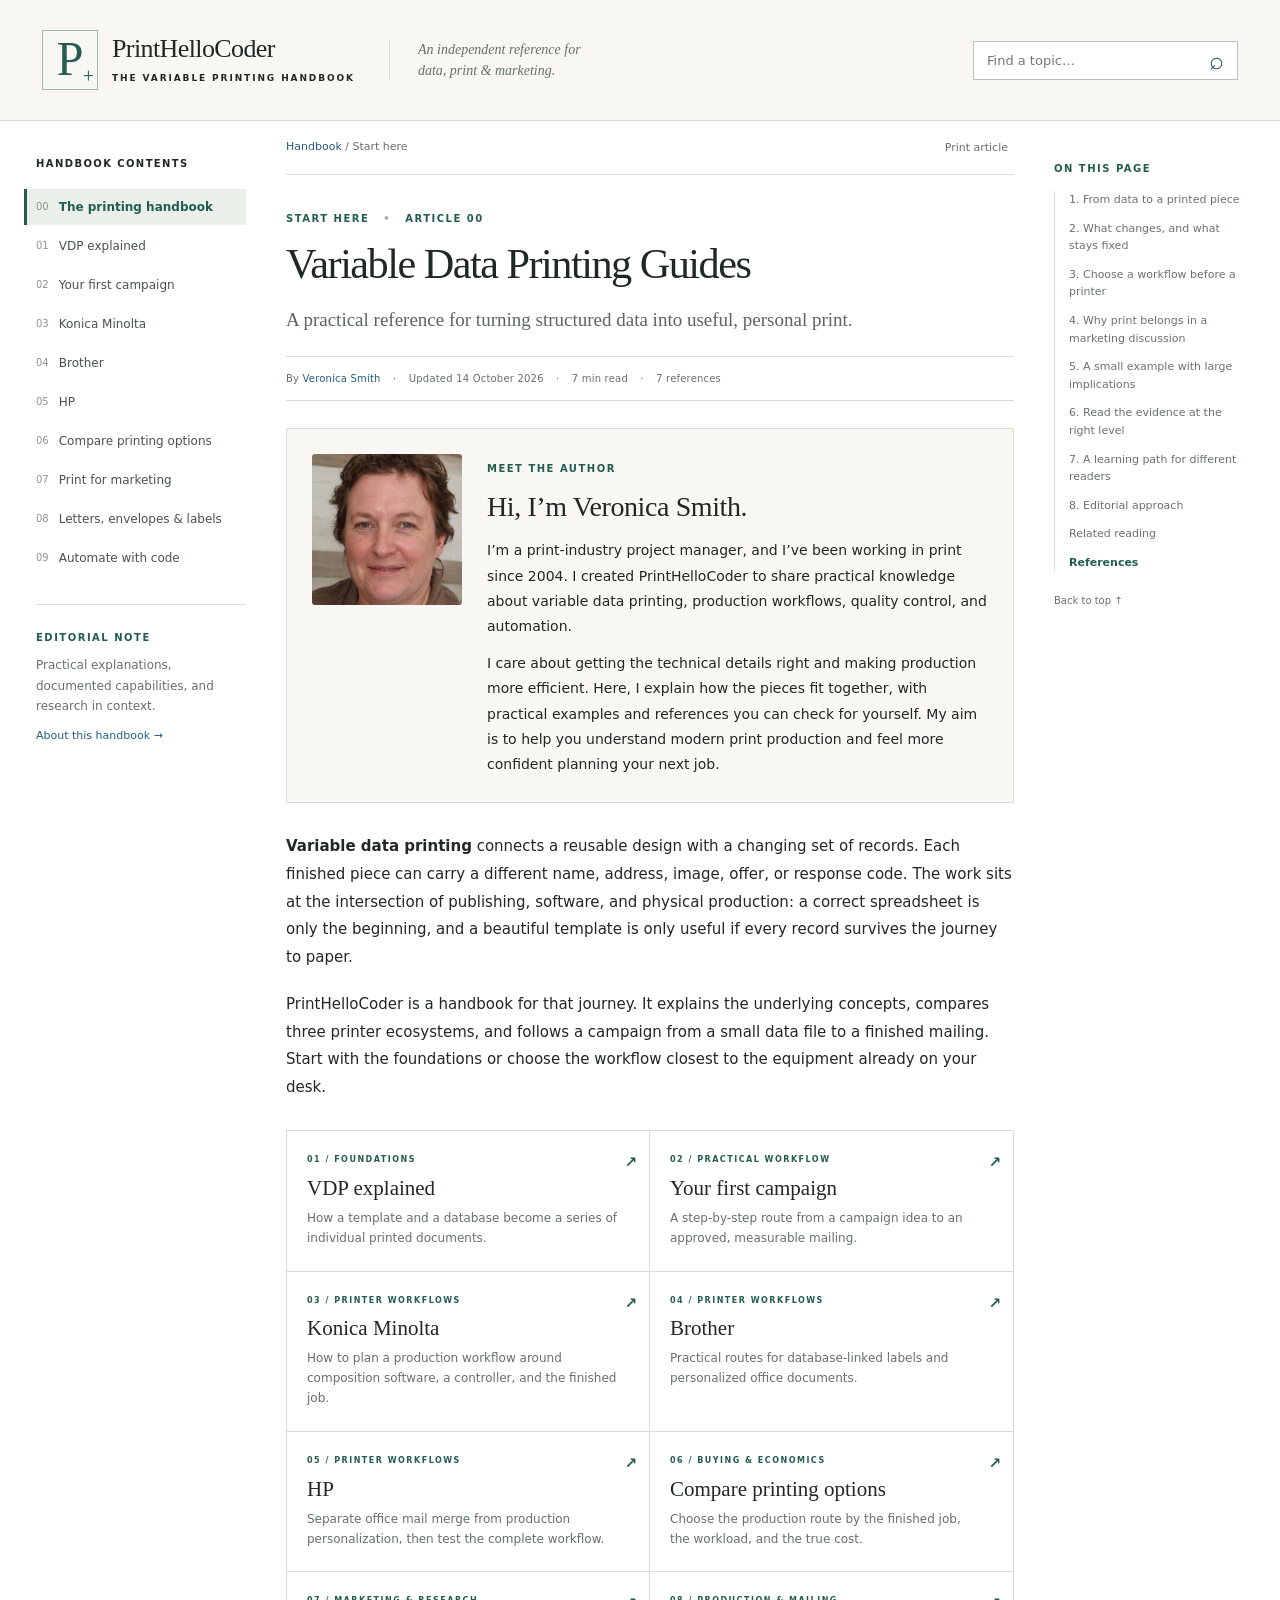
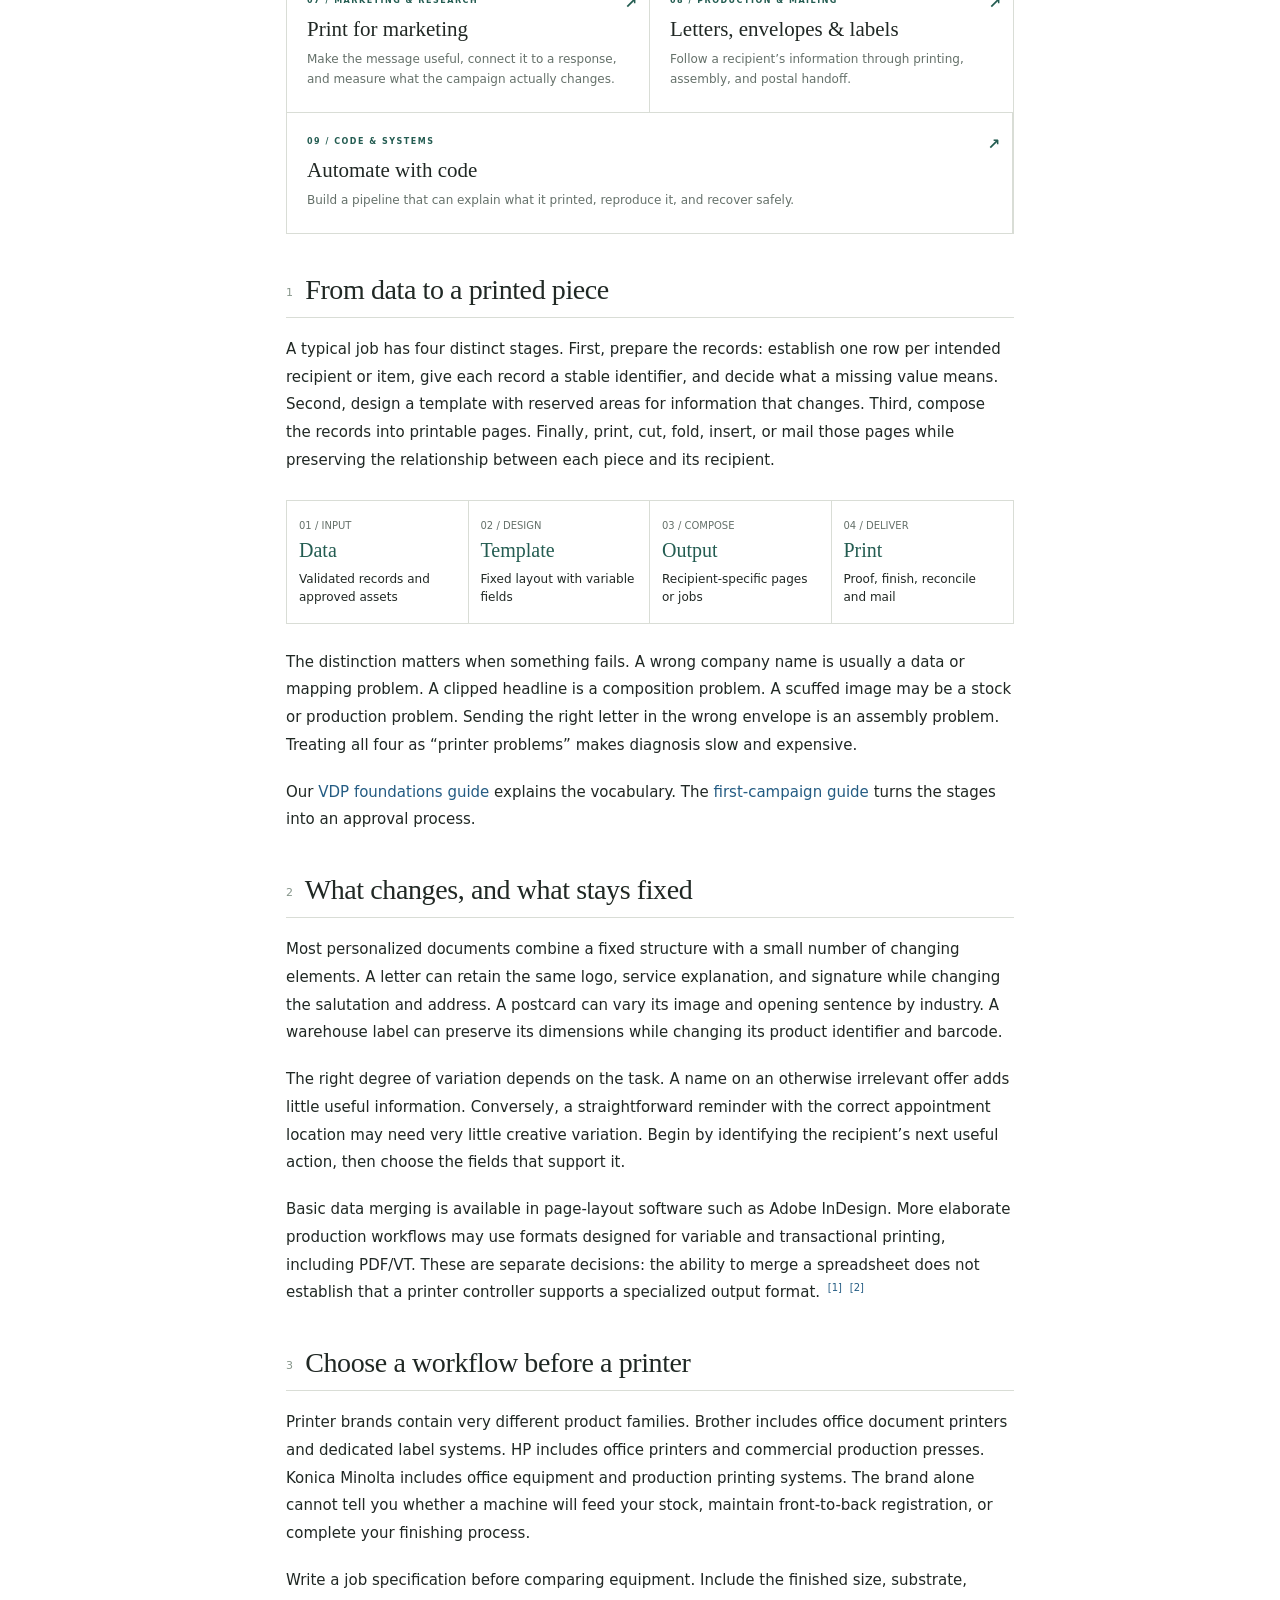
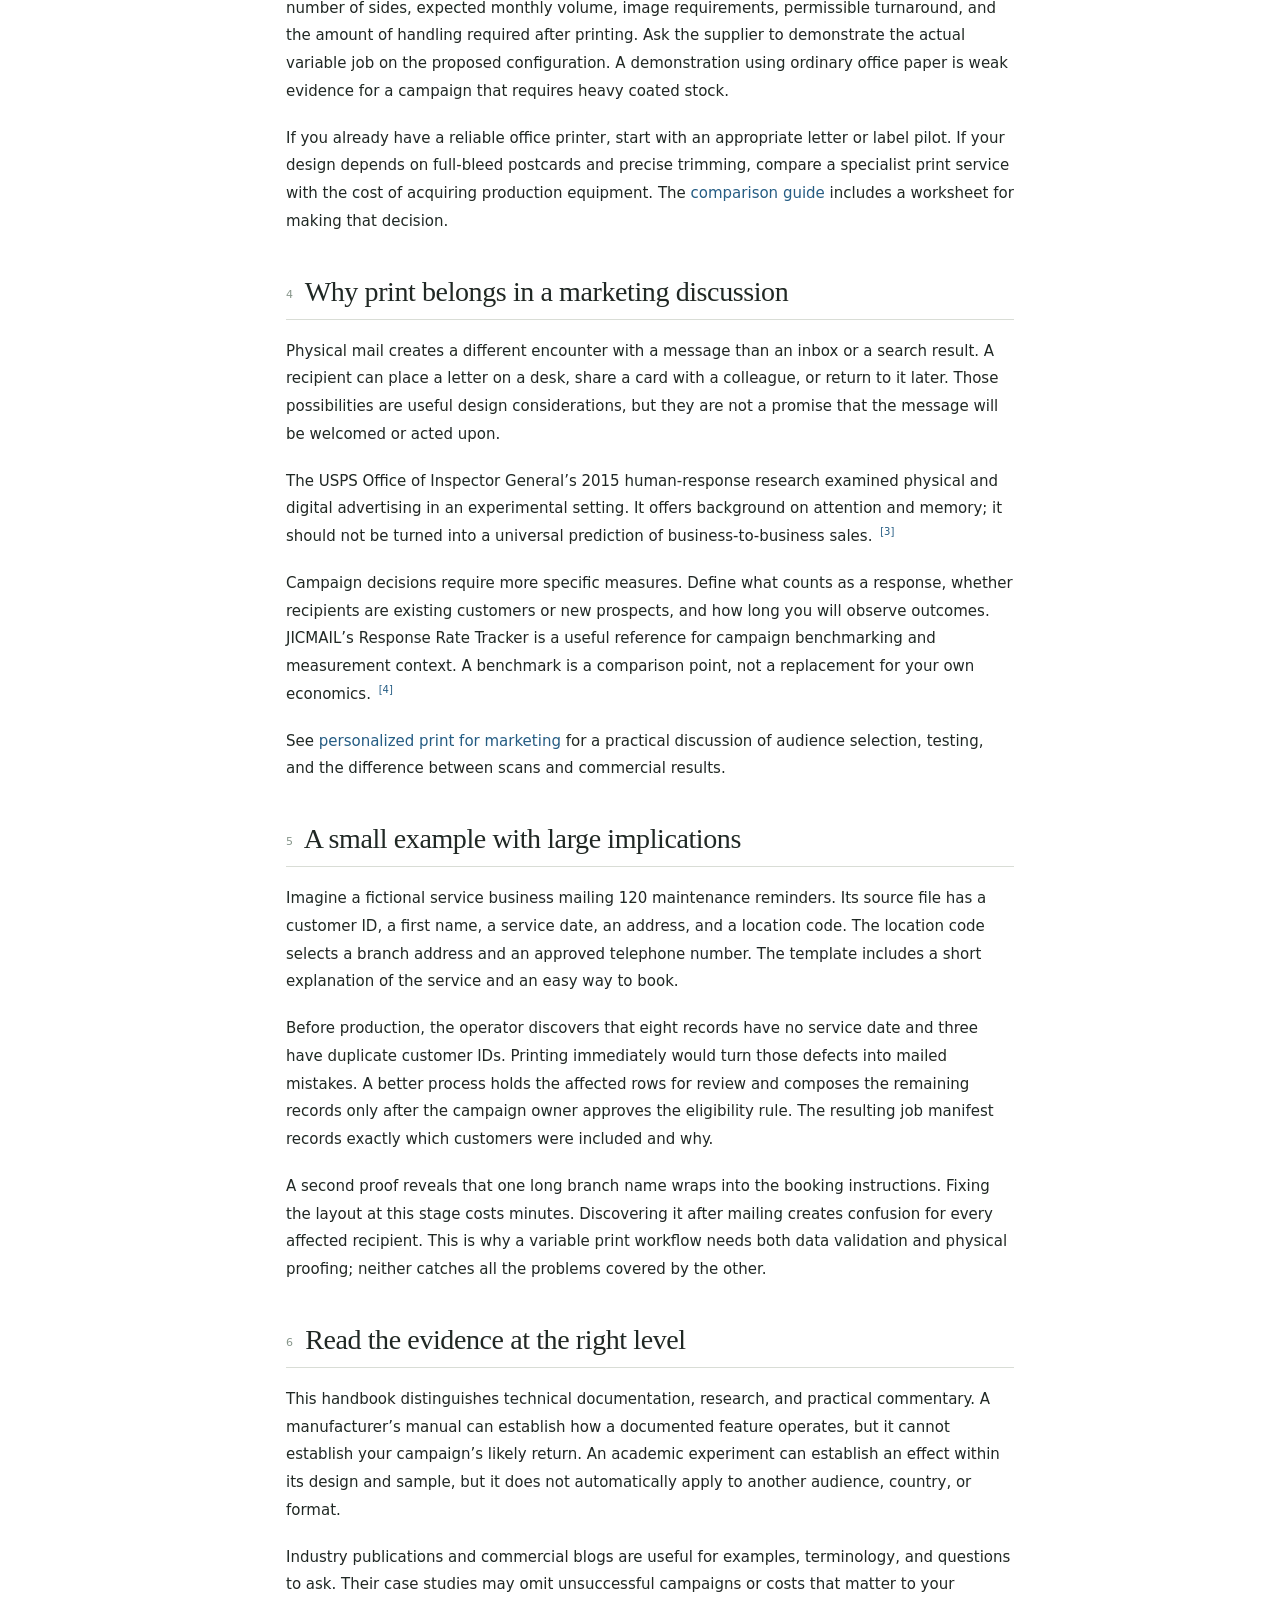
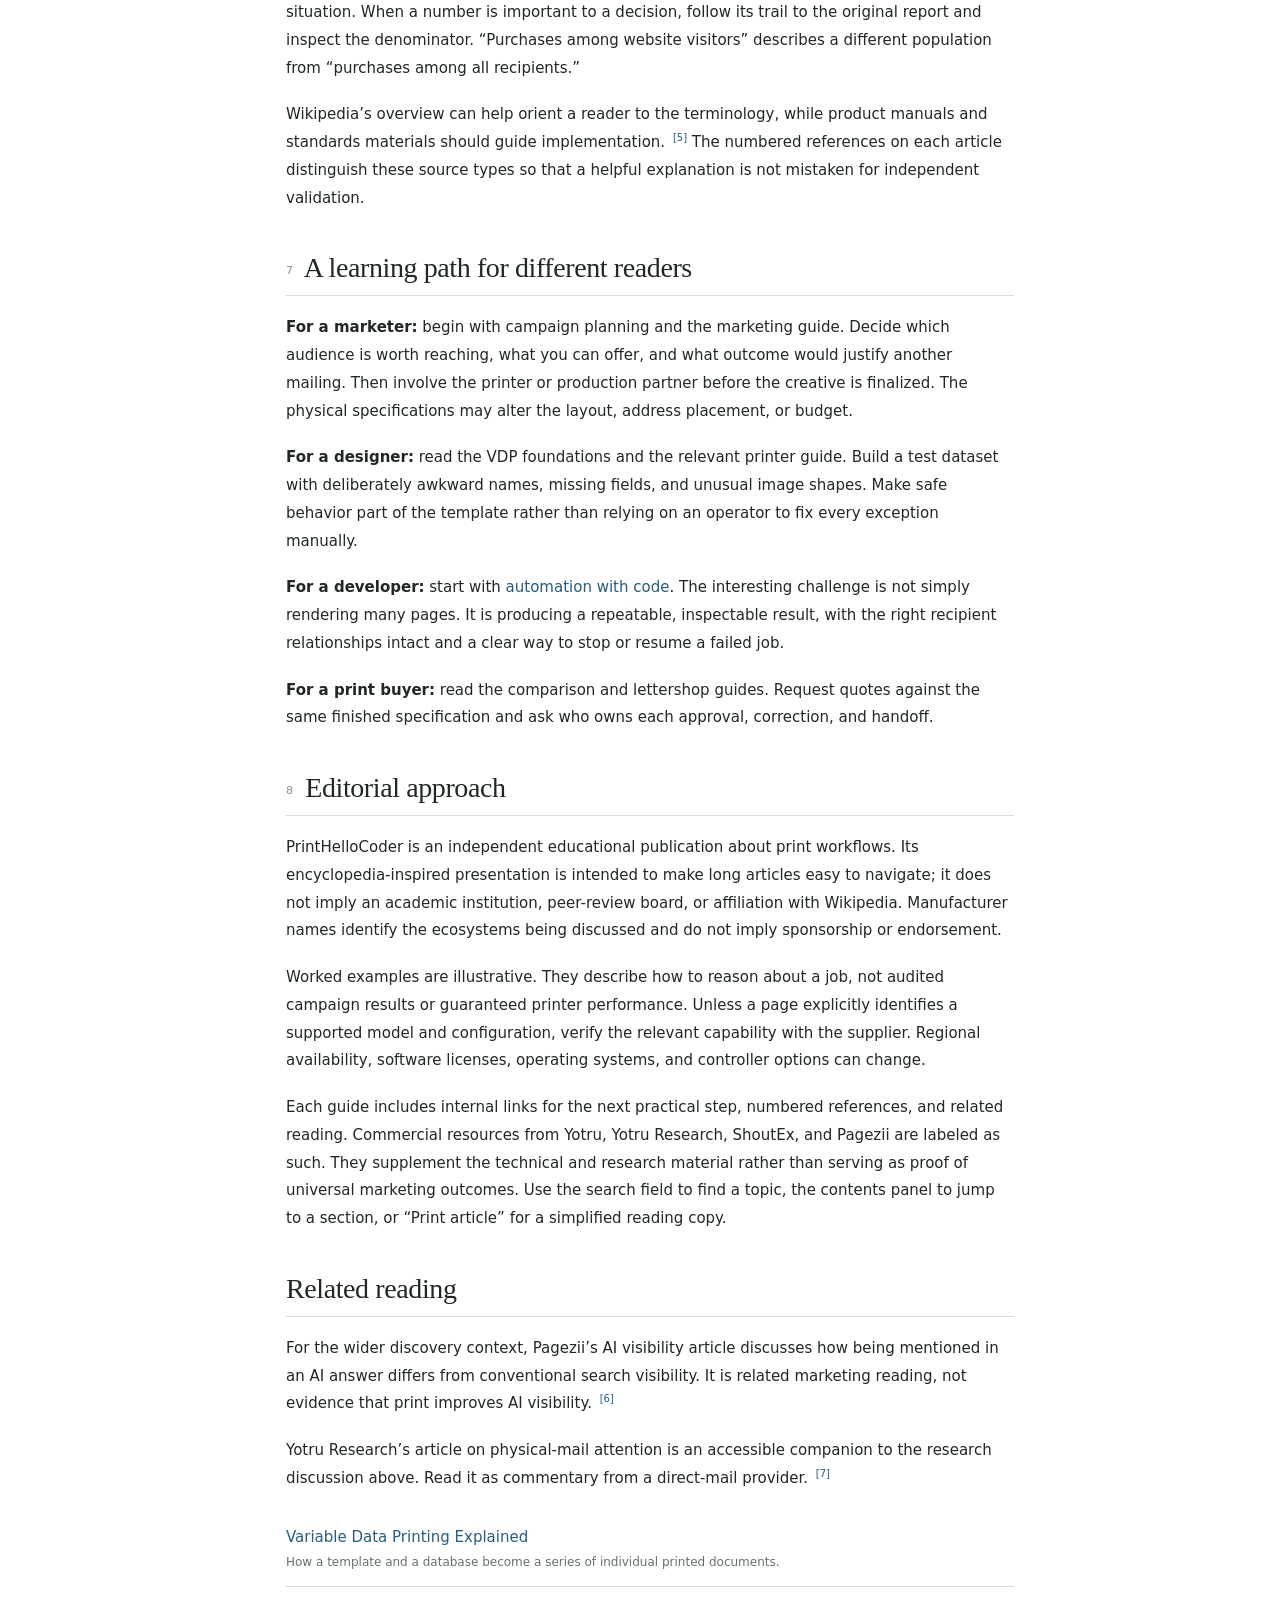
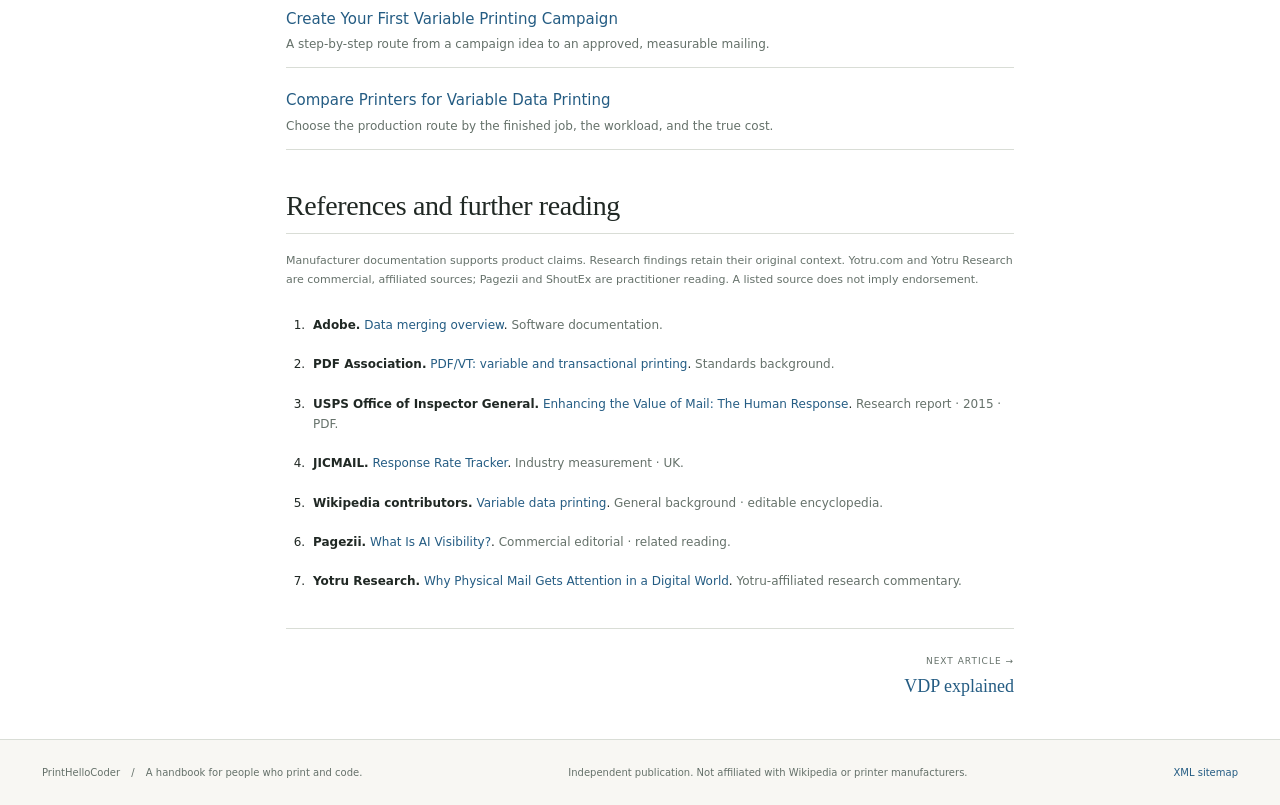
==== commit 4a772426: "Add files via upload" ====
--- a/index.html
+++ b/index.html
@@ -1,13 +1,13 @@
 <!doctype html>
-<html lang="en"><head><meta charset="utf-8"><meta name="viewport" content="width=device-width,initial-scale=1"><title>Variable Data Printing: Printers &amp; Guides | PrintHelloCoder</title><meta name="description" content="Learn variable data printing, compare Konica Minolta, Brother and HP workflows, and create personalized postcards, letters, labels and marketing campaigns."><link rel="canonical" href="https://printhellocoder.github.io/"><meta property="og:title" content="Variable Data Printing Guides"><meta property="og:description" content="Learn variable data printing, compare Konica Minolta, Brother and HP workflows, and create personalized postcards, letters, labels and marketing campaigns."><meta property="og:type" content="article"><meta property="og:url" content="https://printhellocoder.github.io/"><meta name="theme-color" content="#f8f7f3"><link rel="icon" href="./assets/favicon.svg" type="image/svg+xml"><link rel="stylesheet" href="./assets/style.css"><script src="./assets/site.js" defer></script><script type="application/ld+json">{"@context":"https://schema.org","@type":"CollectionPage","headline":"Variable Data Printing Guides","description":"Learn variable data printing, compare Konica Minolta, Brother and HP workflows, and create personalized postcards, letters, labels and marketing campaigns.","url":"https://printhellocoder.github.io/","inLanguage":"en","dateModified":"2026-10-14","publisher":{"@type":"Organization","name":"PrintHelloCoder"},"isPartOf":{"@type":"WebSite","name":"PrintHelloCoder","url":"https://printhellocoder.github.io"}}</script></head>
+<html lang="en"><head><meta charset="utf-8"><meta name="viewport" content="width=device-width,initial-scale=1"><title>Variable Data Printing: Printers &amp; Guides | PrintHelloCoder</title><meta name="description" content="Learn variable data printing, compare Konica Minolta, Brother and HP workflows, and create personalized postcards, letters, labels and marketing campaigns."><link rel="canonical" href="https://printhellocoder.github.io/"><meta property="og:title" content="Variable Data Printing Guides"><meta property="og:description" content="Learn variable data printing, compare Konica Minolta, Brother and HP workflows, and create personalized postcards, letters, labels and marketing campaigns."><meta property="og:type" content="article"><meta property="og:url" content="https://printhellocoder.github.io/"><meta name="theme-color" content="#f8f7f3"><link rel="icon" href="./assets/favicon.svg" type="image/svg+xml"><link rel="stylesheet" href="./assets/style.css"><script src="./assets/site.js" defer></script><script type="application/ld+json">{"@context":"https://schema.org","@type":"CollectionPage","headline":"Variable Data Printing Guides","description":"Learn variable data printing, compare Konica Minolta, Brother and HP workflows, and create personalized postcards, letters, labels and marketing campaigns.","url":"https://printhellocoder.github.io/","inLanguage":"en","dateModified":"2026-10-14","author":{"@type":"Person","name":"Veronica Smith","url":"https://printhellocoder.github.io/#about-veronica","image":"https://printhellocoder.github.io/assets/veronica_smith.png"},"publisher":{"@type":"Organization","name":"PrintHelloCoder"},"isPartOf":{"@type":"WebSite","name":"PrintHelloCoder","url":"https://printhellocoder.github.io"}}</script></head>
 <body><a class="skip" href="#main">Skip to article</a><header class="masthead"><a href="./" class="brand"><span class="brand-mark" aria-hidden="true">P<span>+</span></span><span><strong>PrintHelloCoder</strong><small>THE VARIABLE PRINTING HANDBOOK</small></span></a><div class="header-note">An independent reference for<br>data, print &amp; marketing.</div><form class="search" role="search"><label class="sr-only" for="search">Search the handbook</label><input id="search" type="search" placeholder="Find a topic…" autocomplete="off"><button type="submit" aria-label="Search">⌕</button><div id="search-results" class="search-results" hidden aria-live="polite"></div></form></header>
 <div class="layout"><aside class="sidebar"><details open class="navigation"><summary>Handbook contents</summary><nav aria-label="Handbook"><a href="./" aria-current="page"><span>00</span>The printing handbook</a><a href="./variable-data-printing/"><span>01</span>VDP explained</a><a href="./first-campaign/"><span>02</span>Your first campaign</a><a href="./konica-minolta/"><span>03</span>Konica Minolta</a><a href="./brother/"><span>04</span>Brother</a><a href="./hp/"><span>05</span>HP</a><a href="./compare-printers/"><span>06</span>Compare printing options</a><a href="./marketing/"><span>07</span>Print for marketing</a><a href="./letters-envelopes-labels/"><span>08</span>Letters, envelopes &amp; labels</a><a href="./automation/"><span>09</span>Automate with code</a></nav></details><div class="sidebar-note"><span class="eyebrow">EDITORIAL NOTE</span><p>Practical explanations, documented capabilities, and research in context.</p><a href="./#editorial-approach">About this handbook →</a></div></aside>
-<main id="main"><div class="article-tools"><span><a href="./">Handbook</a> / Start here</span><button type="button" id="print-page">Print article</button></div><article><header class="article-header"><div class="eyebrow">Start here <span>•</span> ARTICLE 00</div><h1>Variable Data Printing Guides</h1><p class="deck">A practical reference for turning structured data into useful, personal print.</p><div class="article-meta">Updated 14 October 2026 <span>·</span> 7 min read <span>·</span> 7 references</div></header><div class="article-body"><p><strong>Variable data printing</strong> connects a reusable design with a changing set of records. Each finished piece can carry a different name, address, image, offer, or response code. The work sits at the intersection of publishing, software, and physical production: a correct spreadsheet is only the beginning, and a beautiful template is only useful if every record survives the journey to paper.</p><p>PrintHelloCoder is a handbook for that journey. It explains the underlying concepts, compares three printer ecosystems, and follows a campaign from a small data file to a finished mailing. Start with the foundations or choose the workflow closest to the equipment already on your desk.</p><div class="index-grid"><a href="./variable-data-printing/"><span class="eyebrow">01 / Foundations</span><strong>VDP explained</strong><span>How a template and a database become a series of individual printed documents.</span><b aria-hidden="true">↗</b></a><a href="./first-campaign/"><span class="eyebrow">02 / Practical workflow</span><strong>Your first campaign</strong><span>A step-by-step route from a campaign idea to an approved, measurable mailing.</span><b aria-hidden="true">↗</b></a><a href="./konica-minolta/"><span class="eyebrow">03 / Printer workflows</span><strong>Konica Minolta</strong><span>How to plan a production workflow around composition software, a controller, and the finished job.</span><b aria-hidden="true">↗</b></a><a href="./brother/"><span class="eyebrow">04 / Printer workflows</span><strong>Brother</strong><span>Practical routes for database-linked labels and personalized office documents.</span><b aria-hidden="true">↗</b></a><a href="./hp/"><span class="eyebrow">05 / Printer workflows</span><strong>HP</strong><span>Separate office mail merge from production personalization, then test the complete workflow.</span><b aria-hidden="true">↗</b></a><a href="./compare-printers/"><span class="eyebrow">06 / Buying &amp; economics</span><strong>Compare printing options</strong><span>Choose the production route by the finished job, the workload, and the true cost.</span><b aria-hidden="true">↗</b></a><a href="./marketing/"><span class="eyebrow">07 / Marketing &amp; research</span><strong>Print for marketing</strong><span>Make the message useful, connect it to a response, and measure what the campaign actually changes.</span><b aria-hidden="true">↗</b></a><a href="./letters-envelopes-labels/"><span class="eyebrow">08 / Production &amp; mailing</span><strong>Letters, envelopes &amp; labels</strong><span>Follow a recipient’s information through printing, assembly, and postal handoff.</span><b aria-hidden="true">↗</b></a><a href="./automation/"><span class="eyebrow">09 / Code &amp; systems</span><strong>Automate with code</strong><span>Build a pipeline that can explain what it printed, reproduce it, and recover safely.</span><b aria-hidden="true">↗</b></a></div><details class="mobile-toc"><summary>On this page</summary><ol><li><a href="#from-data-to-a-printed-piece">1. From data to a printed piece</a></li><li><a href="#what-changes-and-what-stays-fixed">2. What changes, and what stays fixed</a></li><li><a href="#choose-a-workflow-before-a-printer">3. Choose a workflow before a printer</a></li><li><a href="#why-print-belongs-in-a-marketing-discussion">4. Why print belongs in a marketing discussion</a></li><li><a href="#a-small-example-with-large-implications">5. A small example with large implications</a></li><li><a href="#read-the-evidence-at-the-right-level">6. Read the evidence at the right level</a></li><li><a href="#a-learning-path-for-different-readers">7. A learning path for different readers</a></li><li><a href="#editorial-approach">8. Editorial approach</a></li><li><a href="#references">References</a></li></ol></details><section id="from-data-to-a-printed-piece"><h2><span class="section-number">1</span> From data to a printed piece</h2><p>A typical job has four distinct stages. First, prepare the records: establish one row per intended recipient or item, give each record a stable identifier, and decide what a missing value means. Second, design a template with reserved areas for information that changes. Third, compose the records into printable pages. Finally, print, cut, fold, insert, or mail those pages while preserving the relationship between each piece and its recipient.</p><div class="diagram" role="group" aria-label="The four stages of a variable printing workflow"><div><span>01 / INPUT</span><b>Data</b>Validated records and approved assets</div><div><span>02 / DESIGN</span><b>Template</b>Fixed layout with variable fields</div><div><span>03 / COMPOSE</span><b>Output</b>Recipient-specific pages or jobs</div><div><span>04 / DELIVER</span><b>Print</b>Proof, finish, reconcile and mail</div></div><p>The distinction matters when something fails. A wrong company name is usually a data or mapping problem. A clipped headline is a composition problem. A scuffed image may be a stock or production problem. Sending the right letter in the wrong envelope is an assembly problem. Treating all four as “printer problems” makes diagnosis slow and expensive.</p><p>Our <a href="./variable-data-printing/">VDP foundations guide</a> explains the vocabulary. The <a href="./first-campaign/">first-campaign guide</a> turns the stages into an approval process.</p></section>
+<main id="main"><div class="article-tools"><span><a href="./">Handbook</a> / Start here</span><button type="button" id="print-page">Print article</button></div><article><header class="article-header"><div class="eyebrow">Start here <span>•</span> ARTICLE 00</div><h1>Variable Data Printing Guides</h1><p class="deck">A practical reference for turning structured data into useful, personal print.</p><div class="article-meta">By <a href="./#about-veronica" rel="author">Veronica Smith</a> <span>·</span> Updated 14 October 2026 <span>·</span> 7 min read <span>·</span> 7 references</div></header><div class="article-body"><section class="author-intro" id="about-veronica" aria-label="About Veronica Smith"><img src="./assets/veronica_smith.png" alt="Veronica Smith" width="850" height="859"><div><span class="eyebrow">MEET THE AUTHOR</span><h2>Hi, I’m Veronica Smith.</h2><p>I’m a print-industry project manager, and I’ve been working in print since 2004. I created PrintHelloCoder to share practical knowledge about variable data printing, production workflows, quality control, and automation.</p><p>I care about getting the technical details right and making production more efficient. Here, I explain how the pieces fit together, with practical examples and references you can check for yourself. My aim is to help you understand modern print production and feel more confident planning your next job.</p></div></section><p><strong>Variable data printing</strong> connects a reusable design with a changing set of records. Each finished piece can carry a different name, address, image, offer, or response code. The work sits at the intersection of publishing, software, and physical production: a correct spreadsheet is only the beginning, and a beautiful template is only useful if every record survives the journey to paper.</p><p>PrintHelloCoder is a handbook for that journey. It explains the underlying concepts, compares three printer ecosystems, and follows a campaign from a small data file to a finished mailing. Start with the foundations or choose the workflow closest to the equipment already on your desk.</p><div class="index-grid"><a href="./variable-data-printing/"><span class="eyebrow">01 / Foundations</span><strong>VDP explained</strong><span>How a template and a database become a series of individual printed documents.</span><b aria-hidden="true">↗</b></a><a href="./first-campaign/"><span class="eyebrow">02 / Practical workflow</span><strong>Your first campaign</strong><span>A step-by-step route from a campaign idea to an approved, measurable mailing.</span><b aria-hidden="true">↗</b></a><a href="./konica-minolta/"><span class="eyebrow">03 / Printer workflows</span><strong>Konica Minolta</strong><span>How to plan a production workflow around composition software, a controller, and the finished job.</span><b aria-hidden="true">↗</b></a><a href="./brother/"><span class="eyebrow">04 / Printer workflows</span><strong>Brother</strong><span>Practical routes for database-linked labels and personalized office documents.</span><b aria-hidden="true">↗</b></a><a href="./hp/"><span class="eyebrow">05 / Printer workflows</span><strong>HP</strong><span>Separate office mail merge from production personalization, then test the complete workflow.</span><b aria-hidden="true">↗</b></a><a href="./compare-printers/"><span class="eyebrow">06 / Buying &amp; economics</span><strong>Compare printing options</strong><span>Choose the production route by the finished job, the workload, and the true cost.</span><b aria-hidden="true">↗</b></a><a href="./marketing/"><span class="eyebrow">07 / Marketing &amp; research</span><strong>Print for marketing</strong><span>Make the message useful, connect it to a response, and measure what the campaign actually changes.</span><b aria-hidden="true">↗</b></a><a href="./letters-envelopes-labels/"><span class="eyebrow">08 / Production &amp; mailing</span><strong>Letters, envelopes &amp; labels</strong><span>Follow a recipient’s information through printing, assembly, and postal handoff.</span><b aria-hidden="true">↗</b></a><a href="./automation/"><span class="eyebrow">09 / Code &amp; systems</span><strong>Automate with code</strong><span>Build a pipeline that can explain what it printed, reproduce it, and recover safely.</span><b aria-hidden="true">↗</b></a></div><details class="mobile-toc"><summary>On this page</summary><ol><li><a href="#from-data-to-a-printed-piece">1. From data to a printed piece</a></li><li><a href="#what-changes-and-what-stays-fixed">2. What changes, and what stays fixed</a></li><li><a href="#choose-a-workflow-before-a-printer">3. Choose a workflow before a printer</a></li><li><a href="#why-print-belongs-in-a-marketing-discussion">4. Why print belongs in a marketing discussion</a></li><li><a href="#a-small-example-with-large-implications">5. A small example with large implications</a></li><li><a href="#read-the-evidence-at-the-right-level">6. Read the evidence at the right level</a></li><li><a href="#a-learning-path-for-different-readers">7. A learning path for different readers</a></li><li><a href="#editorial-approach">8. Editorial approach</a></li><li><a href="#references">References</a></li></ol></details><section id="from-data-to-a-printed-piece"><h2><span class="section-number">1</span> From data to a printed piece</h2><p>A typical job has four distinct stages. First, prepare the records: establish one row per intended recipient or item, give each record a stable identifier, and decide what a missing value means. Second, design a template with reserved areas for information that changes. Third, compose the records into printable pages. Finally, print, cut, fold, insert, or mail those pages while preserving the relationship between each piece and its recipient.</p><div class="diagram" role="group" aria-label="The four stages of a variable printing workflow"><div><span>01 / INPUT</span><b>Data</b>Validated records and approved assets</div><div><span>02 / DESIGN</span><b>Template</b>Fixed layout with variable fields</div><div><span>03 / COMPOSE</span><b>Output</b>Recipient-specific pages or jobs</div><div><span>04 / DELIVER</span><b>Print</b>Proof, finish, reconcile and mail</div></div><p>The distinction matters when something fails. A wrong company name is usually a data or mapping problem. A clipped headline is a composition problem. A scuffed image may be a stock or production problem. Sending the right letter in the wrong envelope is an assembly problem. Treating all four as “printer problems” makes diagnosis slow and expensive.</p><p>Our <a href="./variable-data-printing/">VDP foundations guide</a> explains the vocabulary. The <a href="./first-campaign/">first-campaign guide</a> turns the stages into an approval process.</p></section>
 <section id="what-changes-and-what-stays-fixed"><h2><span class="section-number">2</span> What changes, and what stays fixed</h2><p>Most personalized documents combine a fixed structure with a small number of changing elements. A letter can retain the same logo, service explanation, and signature while changing the salutation and address. A postcard can vary its image and opening sentence by industry. A warehouse label can preserve its dimensions while changing its product identifier and barcode.</p><p>The right degree of variation depends on the task. A name on an otherwise irrelevant offer adds little useful information. Conversely, a straightforward reminder with the correct appointment location may need very little creative variation. Begin by identifying the recipient’s next useful action, then choose the fields that support it.</p><p>Basic data merging is available in page-layout software such as Adobe InDesign. More elaborate production workflows may use formats designed for variable and transactional printing, including PDF/VT. These are separate decisions: the ability to merge a spreadsheet does not establish that a printer controller supports a specialized output format. <sup class="citation"><a href="#ref-1" aria-label="Reference 1">[1]</a></sup> <sup class="citation"><a href="#ref-2" aria-label="Reference 2">[2]</a></sup></p></section>
 <section id="choose-a-workflow-before-a-printer"><h2><span class="section-number">3</span> Choose a workflow before a printer</h2><p>Printer brands contain very different product families. Brother includes office document printers and dedicated label systems. HP includes office printers and commercial production presses. Konica Minolta includes office equipment and production printing systems. The brand alone cannot tell you whether a machine will feed your stock, maintain front-to-back registration, or complete your finishing process.</p><p>Write a job specification before comparing equipment. Include the finished size, substrate, number of sides, expected monthly volume, image requirements, permissible turnaround, and the amount of handling required after printing. Ask the supplier to demonstrate the actual variable job on the proposed configuration. A demonstration using ordinary office paper is weak evidence for a campaign that requires heavy coated stock.</p><p>If you already have a reliable office printer, start with an appropriate letter or label pilot. If your design depends on full-bleed postcards and precise trimming, compare a specialist print service with the cost of acquiring production equipment. The <a href="./compare-printers/">comparison guide</a> includes a worksheet for making that decision.</p></section>
 <section id="why-print-belongs-in-a-marketing-discussion"><h2><span class="section-number">4</span> Why print belongs in a marketing discussion</h2><p>Physical mail creates a different encounter with a message than an inbox or a search result. A recipient can place a letter on a desk, share a card with a colleague, or return to it later. Those possibilities are useful design considerations, but they are not a promise that the message will be welcomed or acted upon.</p><p>The USPS Office of Inspector General’s 2015 human-response research examined physical and digital advertising in an experimental setting. It offers background on attention and memory; it should not be turned into a universal prediction of business-to-business sales. <sup class="citation"><a href="#ref-3" aria-label="Reference 3">[3]</a></sup></p><p>Campaign decisions require more specific measures. Define what counts as a response, whether recipients are existing customers or new prospects, and how long you will observe outcomes. JICMAIL’s Response Rate Tracker is a useful reference for campaign benchmarking and measurement context. A benchmark is a comparison point, not a replacement for your own economics. <sup class="citation"><a href="#ref-4" aria-label="Reference 4">[4]</a></sup></p><p>See <a href="./marketing/">personalized print for marketing</a> for a practical discussion of audience selection, testing, and the difference between scans and commercial results.</p></section>
 <section id="a-small-example-with-large-implications"><h2><span class="section-number">5</span> A small example with large implications</h2><p>Imagine a fictional service business mailing 120 maintenance reminders. Its source file has a customer ID, a first name, a service date, an address, and a location code. The location code selects a branch address and an approved telephone number. The template includes a short explanation of the service and an easy way to book.</p><p>Before production, the operator discovers that eight records have no service date and three have duplicate customer IDs. Printing immediately would turn those defects into mailed mistakes. A better process holds the affected rows for review and composes the remaining records only after the campaign owner approves the eligibility rule. The resulting job manifest records exactly which customers were included and why.</p><p>A second proof reveals that one long branch name wraps into the booking instructions. Fixing the layout at this stage costs minutes. Discovering it after mailing creates confusion for every affected recipient. This is why a variable print workflow needs both data validation and physical proofing; neither catches all the problems covered by the other.</p></section>
 <section id="read-the-evidence-at-the-right-level"><h2><span class="section-number">6</span> Read the evidence at the right level</h2><p>This handbook distinguishes technical documentation, research, and practical commentary. A manufacturer’s manual can establish how a documented feature operates, but it cannot establish your campaign’s likely return. An academic experiment can establish an effect within its design and sample, but it does not automatically apply to another audience, country, or format.</p><p>Industry publications and commercial blogs are useful for examples, terminology, and questions to ask. Their case studies may omit unsuccessful campaigns or costs that matter to your situation. When a number is important to a decision, follow its trail to the original report and inspect the denominator. “Purchases among website visitors” describes a different population from “purchases among all recipients.”</p><p>Wikipedia’s overview can help orient a reader to the terminology, while product manuals and standards materials should guide implementation. <sup class="citation"><a href="#ref-5" aria-label="Reference 5">[5]</a></sup> The numbered references on each article distinguish these source types so that a helpful explanation is not mistaken for independent validation.</p></section>
 <section id="a-learning-path-for-different-readers"><h2><span class="section-number">7</span> A learning path for different readers</h2><p><strong>For a marketer:</strong> begin with campaign planning and the marketing guide. Decide which audience is worth reaching, what you can offer, and what outcome would justify another mailing. Then involve the printer or production partner before the creative is finalized. The physical specifications may alter the layout, address placement, or budget.</p><p><strong>For a designer:</strong> read the VDP foundations and the relevant printer guide. Build a test dataset with deliberately awkward names, missing fields, and unusual image shapes. Make safe behavior part of the template rather than relying on an operator to fix every exception manually.</p><p><strong>For a developer:</strong> start with <a href="./automation/">automation with code</a>. The interesting challenge is not simply rendering many pages. It is producing a repeatable, inspectable result, with the right recipient relationships intact and a clear way to stop or resume a failed job.</p><p><strong>For a print buyer:</strong> read the comparison and lettershop guides. Request quotes against the same finished specification and ask who owns each approval, correction, and handoff.</p></section>
-<section id="editorial-approach"><h2><span class="section-number">8</span> Editorial approach</h2><p>PrintHelloCoder is an independent educational publication about print workflows. Its encyclopedia-inspired presentation is intended to make long articles easy to navigate; it does not imply an academic institution, peer-review board, or affiliation with Wikipedia. Manufacturer names identify the ecosystems being discussed and do not imply sponsorship or endorsement.</p><p>Worked examples are illustrative. They describe how to reason about a job, not audited campaign results or guaranteed printer performance. Unless a page explicitly identifies a supported model and configuration, verify the relevant capability with the supplier. Regional availability, software licenses, operating systems, and controller options can change.</p><p>Each guide includes internal links for the next practical step, numbered references, and related reading. Commercial resources from Yotru, Yotru Research, ShoutEx, and Pagezii are labeled as such. They supplement the technical and research material rather than serving as proof of universal marketing outcomes. Use the search field to find a topic, the contents panel to jump to a section, or “Print article” for a simplified reading copy.</p></section><section id="related-reading"><h2>Related reading</h2><p>For a commercial introduction to campaign personalization, see Yotru’s guide to personalized direct mail. <sup class="citation"><a href="#ref-6" aria-label="Reference 6">[6]</a></sup> For the wider discovery context, Pagezii’s AI visibility article discusses how being mentioned in an AI answer differs from conventional search visibility. It is related marketing reading, not evidence that print improves AI visibility. <sup class="citation"><a href="#ref-7" aria-label="Reference 7">[7]</a></sup></p><ul class="related-internal"><li><a href="./variable-data-printing/">Variable Data Printing Explained</a><span>How a template and a database become a series of individual printed documents.</span></li><li><a href="./first-campaign/">Create Your First Variable Printing Campaign</a><span>A step-by-step route from a campaign idea to an approved, measurable mailing.</span></li><li><a href="./compare-printers/">Compare Printers for Variable Data Printing</a><span>Choose the production route by the finished job, the workload, and the true cost.</span></li></ul></section><section id="references" class="references"><h2>References and further reading</h2><p class="source-note">Manufacturer documentation supports product claims. Research findings retain their original context. Yotru.com and Yotru Research are commercial, affiliated sources; Pagezii and ShoutEx are practitioner reading. A listed source does not imply endorsement.</p><ol><li id="ref-1"><span class="ref-publisher">Adobe.</span> <a href="https://helpx.adobe.com/indesign/desktop/automation-and-scripting/merge-data/data-merging-overview.html">Data merging overview</a>. <span class="ref-type">Software documentation.</span></li><li id="ref-2"><span class="ref-publisher">PDF Association.</span> <a href="https://pdfa.org/resource/pdfvt-flyer/">PDF/VT: variable and transactional printing</a>. <span class="ref-type">Standards background.</span></li><li id="ref-3"><span class="ref-publisher">USPS Office of Inspector General.</span> <a href="https://www.uspsoig.gov/sites/default/files/reports/2023-01/rarc-wp-15-012.pdf">Enhancing the Value of Mail: The Human Response</a>. <span class="ref-type">Research report · 2015 · PDF.</span></li><li id="ref-4"><span class="ref-publisher">JICMAIL.</span> <a href="https://www.jicmail.org.uk/flagship-research/response-rate-tracker/">Response Rate Tracker</a>. <span class="ref-type">Industry measurement · UK.</span></li><li id="ref-5"><span class="ref-publisher">Wikipedia contributors.</span> <a href="https://en.wikipedia.org/wiki/Variable_data_printing">Variable data printing</a>. <span class="ref-type">General background · editable encyclopedia.</span></li><li id="ref-6"><span class="ref-publisher">Yotru.</span> <a href="https://yotru.com/knowledge-base/what-is-personalized-direct-mail">What Is Personalized Direct Mail?</a>. <span class="ref-type">Commercial knowledge base.</span></li><li id="ref-7"><span class="ref-publisher">Pagezii.</span> <a href="https://pagezii.com/blog/ai-visibility-explained/">What Is AI Visibility?</a>. <span class="ref-type">Commercial editorial · related reading.</span></li></ol></section></div></article><nav class="page-turn" aria-label="Next and previous articles"><span></span><a href="./variable-data-printing/"><small>NEXT ARTICLE →</small>VDP explained</a></nav></main>
+<section id="editorial-approach"><h2><span class="section-number">8</span> Editorial approach</h2><p>PrintHelloCoder is an independent educational publication about print workflows. Its encyclopedia-inspired presentation is intended to make long articles easy to navigate; it does not imply an academic institution, peer-review board, or affiliation with Wikipedia. Manufacturer names identify the ecosystems being discussed and do not imply sponsorship or endorsement.</p><p>Worked examples are illustrative. They describe how to reason about a job, not audited campaign results or guaranteed printer performance. Unless a page explicitly identifies a supported model and configuration, verify the relevant capability with the supplier. Regional availability, software licenses, operating systems, and controller options can change.</p><p>Each guide includes internal links for the next practical step, numbered references, and related reading. Commercial resources from Yotru, Yotru Research, ShoutEx, and Pagezii are labeled as such. They supplement the technical and research material rather than serving as proof of universal marketing outcomes. Use the search field to find a topic, the contents panel to jump to a section, or “Print article” for a simplified reading copy.</p></section><section id="related-reading"><h2>Related reading</h2><p> For the wider discovery context, Pagezii’s AI visibility article discusses how being mentioned in an AI answer differs from conventional search visibility. It is related marketing reading, not evidence that print improves AI visibility. <sup class="citation"><a href="#ref-6" aria-label="Reference 6">[6]</a></sup></p><p>Yotru Research’s article on physical-mail attention is an accessible companion to the research discussion above. Read it as commentary from a direct-mail provider. <sup class="citation"><a href="#ref-7" aria-label="Reference 7">[7]</a></sup></p><ul class="related-internal"><li><a href="./variable-data-printing/">Variable Data Printing Explained</a><span>How a template and a database become a series of individual printed documents.</span></li><li><a href="./first-campaign/">Create Your First Variable Printing Campaign</a><span>A step-by-step route from a campaign idea to an approved, measurable mailing.</span></li><li><a href="./compare-printers/">Compare Printers for Variable Data Printing</a><span>Choose the production route by the finished job, the workload, and the true cost.</span></li></ul></section><section id="references" class="references"><h2>References and further reading</h2><p class="source-note">Manufacturer documentation supports product claims. Research findings retain their original context. Yotru.com and Yotru Research are commercial, affiliated sources; Pagezii and ShoutEx are practitioner reading. A listed source does not imply endorsement.</p><ol><li id="ref-1"><span class="ref-publisher">Adobe.</span> <a href="https://helpx.adobe.com/indesign/desktop/automation-and-scripting/merge-data/data-merging-overview.html">Data merging overview</a>. <span class="ref-type">Software documentation.</span></li><li id="ref-2"><span class="ref-publisher">PDF Association.</span> <a href="https://pdfa.org/resource/pdfvt-flyer/">PDF/VT: variable and transactional printing</a>. <span class="ref-type">Standards background.</span></li><li id="ref-3"><span class="ref-publisher">USPS Office of Inspector General.</span> <a href="https://www.uspsoig.gov/sites/default/files/reports/2023-01/rarc-wp-15-012.pdf">Enhancing the Value of Mail: The Human Response</a>. <span class="ref-type">Research report · 2015 · PDF.</span></li><li id="ref-4"><span class="ref-publisher">JICMAIL.</span> <a href="https://www.jicmail.org.uk/flagship-research/response-rate-tracker/">Response Rate Tracker</a>. <span class="ref-type">Industry measurement · UK.</span></li><li id="ref-5"><span class="ref-publisher">Wikipedia contributors.</span> <a href="https://en.wikipedia.org/wiki/Variable_data_printing">Variable data printing</a>. <span class="ref-type">General background · editable encyclopedia.</span></li><li id="ref-6"><span class="ref-publisher">Pagezii.</span> <a href="https://pagezii.com/blog/ai-visibility-explained/">What Is AI Visibility?</a>. <span class="ref-type">Commercial editorial · related reading.</span></li><li id="ref-7"><span class="ref-publisher">Yotru Research.</span> <a href="https://yotru.org/blog/physical-mail-attention/">Why Physical Mail Gets Attention in a Digital World</a>. <span class="ref-type">Yotru-affiliated research commentary.</span></li></ol></section></div></article><nav class="page-turn" aria-label="Next and previous articles"><span></span><a href="./variable-data-printing/"><small>NEXT ARTICLE →</small>VDP explained</a></nav></main>
 <aside class="toc"><div class="eyebrow">ON THIS PAGE</div><ol><li><a href="#from-data-to-a-printed-piece">1. From data to a printed piece</a></li><li><a href="#what-changes-and-what-stays-fixed">2. What changes, and what stays fixed</a></li><li><a href="#choose-a-workflow-before-a-printer">3. Choose a workflow before a printer</a></li><li><a href="#why-print-belongs-in-a-marketing-discussion">4. Why print belongs in a marketing discussion</a></li><li><a href="#a-small-example-with-large-implications">5. A small example with large implications</a></li><li><a href="#read-the-evidence-at-the-right-level">6. Read the evidence at the right level</a></li><li><a href="#a-learning-path-for-different-readers">7. A learning path for different readers</a></li><li><a href="#editorial-approach">8. Editorial approach</a></li><li><a href="#related-reading">Related reading</a></li><li><a href="#references">References</a></li></ol><a class="back-top" href="#main">Back to top ↑</a></aside></div><footer><span>PrintHelloCoder <span class="footer-dot">/</span> A handbook for people who print and code.</span><span>Independent publication. Not affiliated with Wikipedia or printer manufacturers.</span><a href="./sitemap.xml">XML sitemap</a></footer></body></html>
--- a/assets/style.css
+++ b/assets/style.css
@@ -1 +1,2 @@
 :root{--ink:#202824;--muted:#65716a;--line:#d9ddd6;--paper:#fff;--wash:#f8f7f3;--accent:#235c51;--link:#245c83;--serif:Georgia,'Times New Roman',serif}*{box-sizing:border-box}html{scroll-behavior:smooth;scroll-padding-top:24px}body{margin:0;background:var(--paper);color:var(--ink);font:16px/1.7 system-ui,-apple-system,'Segoe UI',sans-serif}a{color:var(--link);text-decoration:none}a:hover{text-decoration:underline}a:focus-visible,button:focus-visible,input:focus-visible,summary:focus-visible{outline:3px solid #c0922b;outline-offset:4px}.skip{position:absolute;top:-80px;left:20px;background:#fff;padding:12px;z-index:20}.skip:focus{top:10px}.masthead{display:flex;align-items:center;gap:34px;padding:30px 42px;border-bottom:1px solid var(--line);background:var(--wash)}.brand{display:flex;gap:14px;align-items:center;color:var(--ink);min-width:300px}.brand:hover{text-decoration:none}.brand-mark{font:48px/1 var(--serif);border:1px solid #a4b4a7;width:56px;height:60px;text-align:center;position:relative;padding-top:4px;color:var(--accent)}.brand-mark span{position:absolute;font:20px/1 var(--serif);bottom:3px;right:3px;background:var(--wash)}.brand strong{font:26px/1.2 var(--serif);display:block;letter-spacing:-.6px}.brand small{font-size:9px;font-weight:650;letter-spacing:1.9px;display:block;margin-top:7px}.header-note{font:italic 14px/1.5 var(--serif);color:var(--muted);border-left:1px solid var(--line);padding-left:28px}.search{margin-left:auto;position:relative;display:flex;background:white;border:1px solid #b9c4bc;width:265px}.search input{font:13px system-ui;border:0;padding:11px 13px;min-width:0;width:100%;background:transparent}.search button{background:transparent;border:0;font-size:25px;color:var(--accent);padding:0 13px;cursor:pointer}.search-results{position:absolute;top:48px;right:0;width:350px;background:#fff;border:1px solid var(--line);box-shadow:0 8px 25px #20282418;z-index:10;max-height:420px;overflow:auto}.search-results a{display:block;padding:12px 15px;border-bottom:1px solid var(--line);font-size:14px}.search-results small{display:block;font-size:12px;color:var(--muted)}.search-results p{padding:12px;margin:0}.layout{display:grid;grid-template-columns:210px minmax(0,820px) 190px;max-width:1460px;padding:0 36px;gap:40px;margin:auto}.sidebar{padding-top:34px;font-size:12px}.navigation summary{font-size:10px;font-weight:750;letter-spacing:1.4px;text-transform:uppercase;list-style:none;margin-bottom:17px;cursor:pointer}.navigation nav{display:flex;flex-direction:column;gap:3px}.navigation nav a{padding:9px 9px 9px 0;display:flex;gap:10px;line-height:1.5;color:#47534c}.navigation nav a span{font:10px/1.8 system-ui;color:#8a958d}.navigation nav a[aria-current]{background:#eaf0e9;color:var(--accent);font-weight:650;border-left:3px solid var(--accent);padding-left:9px;margin-left:-12px}.sidebar-note{border-top:1px solid var(--line);margin-top:28px;padding-top:22px;color:var(--muted)}.sidebar-note p{line-height:1.7;margin:8px 0}.sidebar-note a{font-size:11px}.eyebrow{font-size:10px;letter-spacing:1.5px;font-weight:700;color:var(--accent);text-transform:uppercase}.eyebrow span{color:#a0aaa2;padding:0 9px}.article-tools{display:flex;align-items:center;justify-content:space-between;border-bottom:1px solid var(--line);padding:14px 0;font-size:11px;color:var(--muted)}button#print-page{background:none;border:0;color:var(--muted);font:11px system-ui;cursor:pointer;padding:6px}.article-header{padding-top:35px;margin-bottom:27px}.article-header h1{font:normal clamp(36px,3.3vw,49px)/1.12 var(--serif);letter-spacing:-1.5px;margin:13px 0 18px}.deck{font:19px/1.55 var(--serif);color:#5a665e;margin:0;max-width:700px}.article-meta{margin-top:21px;padding:13px 0;border-top:1px solid var(--line);border-bottom:1px solid var(--line);font-size:10px;letter-spacing:.2px;color:var(--muted)}.article-meta span{padding:0 9px}.article-body{font-size:15px;line-height:1.85}.article-body p{margin:0 0 19px}.article-body strong{font-weight:650}.article-body h2{font:normal 28px/1.25 var(--serif);letter-spacing:-.4px;margin:38px 0 18px;padding-bottom:10px;border-bottom:1px solid var(--line)}.section-number{font:11px system-ui;color:#87968b;display:inline-block;vertical-align:middle;margin-right:6px}.article-body h3{font:600 16px/1.5 system-ui;margin:23px 0 11px}.article-body li{padding-left:3px;margin-bottom:7px}.article-body ul,.article-body ol{padding-left:24px}.citation{font:10px system-ui;white-space:nowrap;margin-left:3px}.callout{background:var(--wash);border-left:3px solid #b49a67;padding:19px 23px;margin:25px 0;font-size:14px}.callout p:last-child{margin:0}.callout .eyebrow{display:block;margin-bottom:7px}.diagram{display:grid;grid-template-columns:repeat(4,1fr);border:1px solid var(--line);margin:25px 0}.diagram div{padding:17px 12px;border-right:1px solid var(--line);font-size:12px;line-height:1.5}.diagram div:last-child{border:0}.diagram b{display:block;font:20px var(--serif);color:var(--accent);margin-bottom:8px}.diagram span{display:block;font-size:10px;color:var(--muted);margin-bottom:6px}.table-wrap{overflow:auto;margin:22px 0}table{width:100%;border-collapse:collapse;font-size:12px;line-height:1.6}caption{text-align:left;font-size:12px;color:var(--muted);margin-bottom:9px}th{text-align:left;background:#edf1ec;font-weight:650}th,td{padding:12px 13px;border:1px solid var(--line);vertical-align:top}tbody tr:nth-child(even){background:#fafbf8}pre{overflow:auto;padding:22px;background:#f1f3ef;border:1px solid var(--line);font:12px/1.75 Consolas,monospace}code{font-family:Consolas,monospace;font-size:.9em;overflow-wrap:anywhere}.toc{position:sticky;top:28px;height:fit-content;padding-top:40px;font-size:11px;line-height:1.6}.toc ol{list-style:none;border-left:1px solid var(--line);padding-left:14px;margin:14px 0 20px}.toc li{margin-bottom:11px}.toc a{color:#67736b}.toc a.active{color:var(--accent);font-weight:700}.toc .back-top{font-size:10px}.index-grid{display:grid;grid-template-columns:repeat(2,minmax(0,1fr));border:1px solid var(--line);margin:28px 0}.index-grid a{position:relative;display:flex;flex-direction:column;gap:8px;padding:22px 29px 22px 20px;border-bottom:1px solid var(--line);color:var(--ink)}.index-grid a:nth-child(odd){border-right:1px solid var(--line)}.index-grid a:last-child{border-bottom:0;grid-column:1/-1}.index-grid a:hover{background:var(--wash);text-decoration:none}.index-grid strong{font:21px/1.2 var(--serif)}.index-grid a>span:not(.eyebrow){font-size:12px;line-height:1.65;color:var(--muted)}.index-grid b{position:absolute;right:12px;top:18px;color:var(--accent)}.index-grid .eyebrow{font-size:8px}.related-internal{list-style:none;padding:0!important}.related-internal li{border-bottom:1px solid var(--line);padding:12px 0}.related-internal span{display:block;font-size:12px;color:var(--muted)}.references{font-size:12px;line-height:1.7}.references ol{padding-left:23px}.references li{padding:6px 4px;scroll-margin-top:30px}.references li:target{background:#fff6d9}.ref-publisher{font-weight:650}.ref-type,.source-note{color:var(--muted)}.source-note{font-size:11px}.page-turn{display:flex;justify-content:space-between;gap:30px;border-top:1px solid var(--line);padding:27px 0 40px;margin-top:30px;font:18px/1.4 var(--serif)}.page-turn a{max-width:47%}.page-turn a:last-child{text-align:right}.page-turn small{display:block;font:9px system-ui;letter-spacing:1px;color:var(--muted);margin-bottom:8px}footer{display:flex;justify-content:space-between;gap:20px;border-top:1px solid var(--line);background:var(--wash);padding:24px 42px;font-size:10px;color:var(--muted)}.footer-dot{padding:0 8px}.mobile-toc{display:none}.sr-only{position:absolute;width:1px;height:1px;overflow:hidden;clip:rect(0,0,0,0)}@media(min-width:1550px){.layout{grid-template-columns:220px minmax(0,860px) 190px;gap:50px}}@media(max-width:1150px){.layout{grid-template-columns:180px minmax(0,1fr);gap:30px}.toc{display:none}.mobile-toc{display:block;background:var(--wash);border:1px solid var(--line);padding:13px 20px;margin:24px 0;font-size:12px}.mobile-toc summary{font-weight:600;cursor:pointer}.header-note{display:none}}@media(max-width:750px){.masthead{padding:20px;flex-wrap:wrap;gap:20px}.brand{min-width:0}.brand strong{font-size:24px}.brand small{font-size:8px}.search{width:100%;margin:0}.search-results{width:100%}.layout{display:block;padding:0 20px}.sidebar{padding-top:18px}.navigation summary{margin-bottom:10px}.navigation nav{display:grid;grid-template-columns:1fr 1fr;gap:3px 12px}.navigation nav a{padding:6px;font-size:11px}.navigation nav a[aria-current]{margin:0;padding-left:6px}.sidebar-note{display:none}.article-header{padding-top:25px}.article-header h1{font-size:37px}.article-body{font-size:15px}.article-meta{font-size:9px}.article-meta span{padding:0 5px}.deck{font-size:18px}.article-tools{margin-top:10px}.index-grid{grid-template-columns:1fr}.index-grid a:nth-child(odd){border-right:0}.diagram{grid-template-columns:1fr 1fr}.diagram div:nth-child(2){border-right:0}.diagram div:nth-child(-n+2){border-bottom:1px solid var(--line)}footer{padding:22px 20px;flex-direction:column;gap:8px}.page-turn{font-size:16px}.article-body h2{font-size:26px}}@media(prefers-reduced-motion:reduce){html{scroll-behavior:auto}}@media print{body{font:11pt/1.5 Georgia,serif;color:black}.masthead{padding:0 0 12pt;background:white}.brand-mark,.search,.header-note,.sidebar,.toc,.article-tools,.mobile-toc,.page-turn,footer,.skip{display:none!important}.layout{display:block;max-width:none;padding:0}.article-header{padding-top:12pt}.article-header h1{font-size:28pt}.article-body{font:11pt/1.5 Georgia,serif}.article-body h2{break-after:avoid;font-size:18pt}.references{font-size:9pt}.references a:after{content:' (' attr(href) ')';font-size:8pt;overflow-wrap:anywhere}a{color:black}.index-grid{display:none}table{font-size:9pt}tr,pre,.callout{break-inside:avoid}.article-meta{font-size:8pt}}
+.author-intro{display:grid;grid-template-columns:150px minmax(0,1fr);gap:25px;background:var(--wash);border:1px solid var(--line);padding:25px;margin:0 0 30px}.author-intro img{width:150px;height:auto;display:block;border-radius:3px}.author-intro h2{margin:8px 0 14px;padding:0;border:0;font-size:28px}.author-intro p{font-size:14px;line-height:1.8;margin-bottom:12px}.author-intro p:last-child{margin-bottom:0}@media(max-width:600px){.author-intro{grid-template-columns:1fr;padding:20px;gap:18px}.author-intro img{width:120px}.article-meta{line-height:2}}
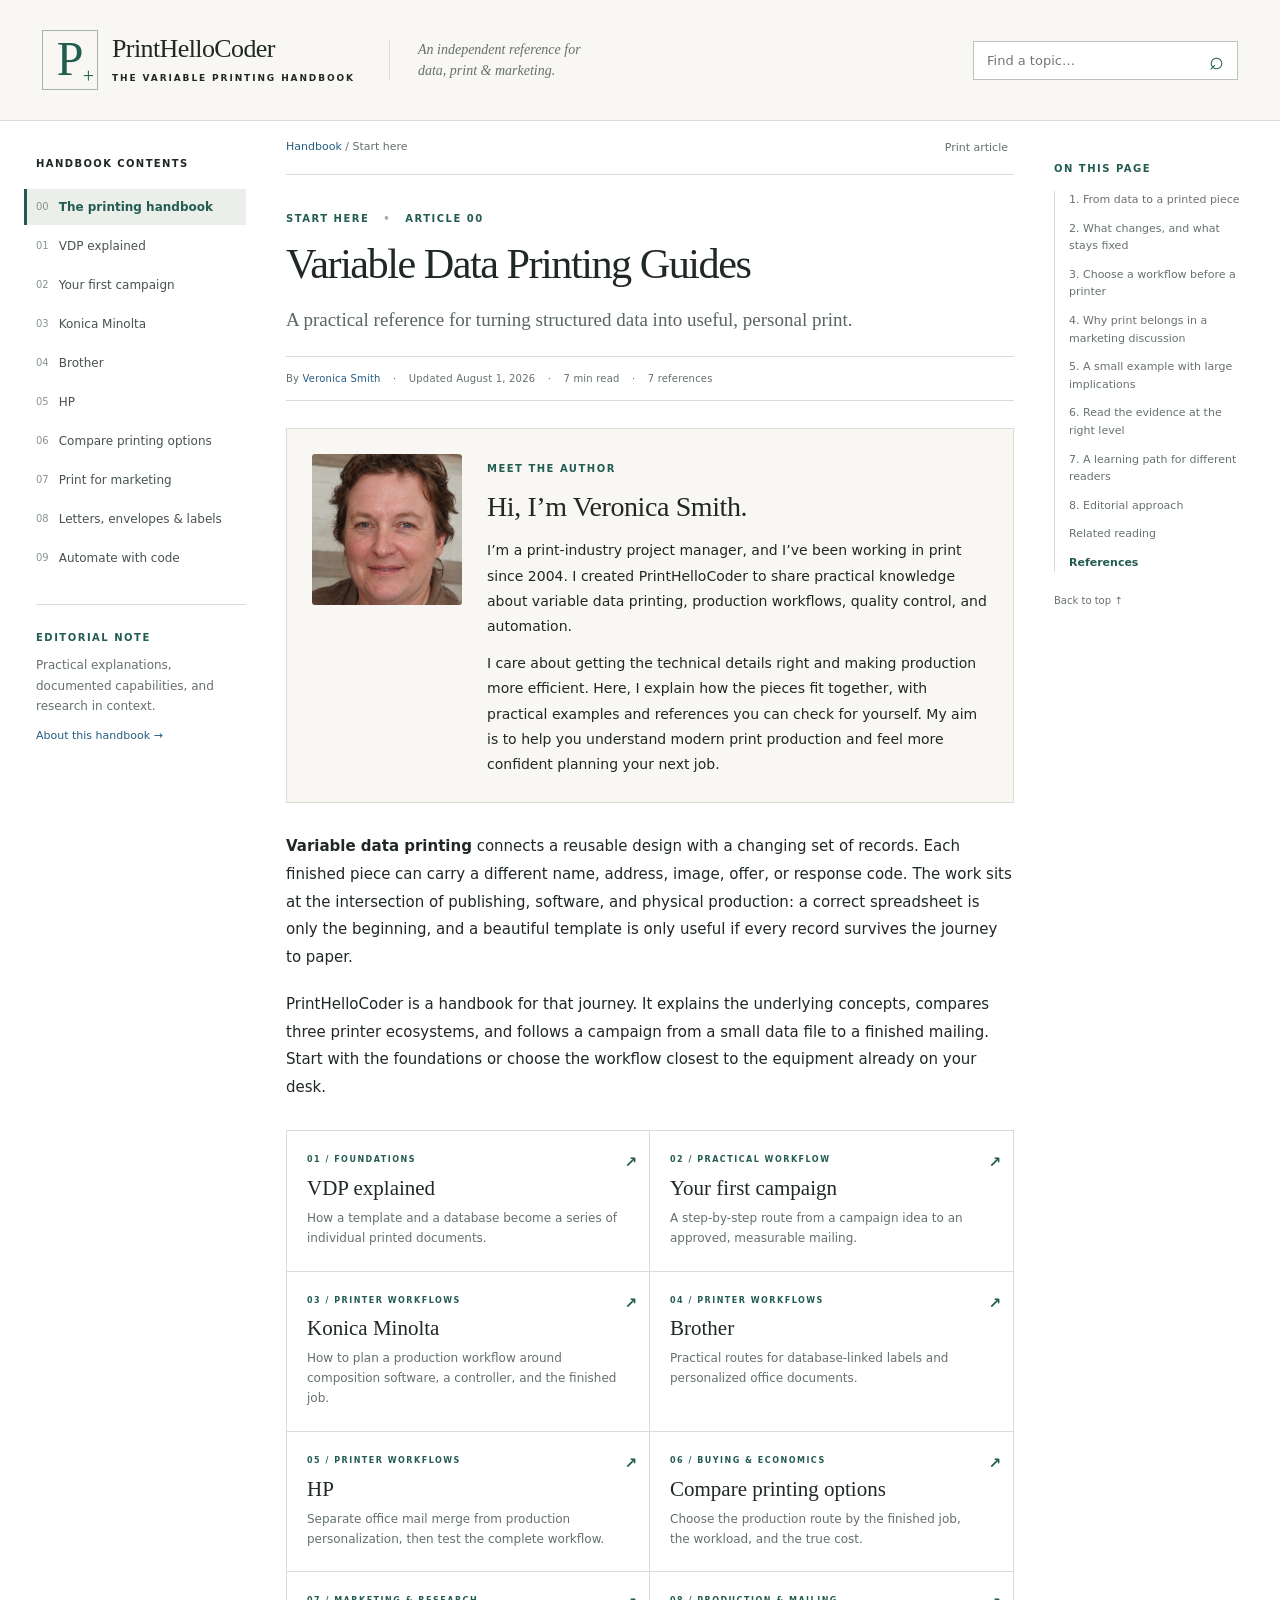
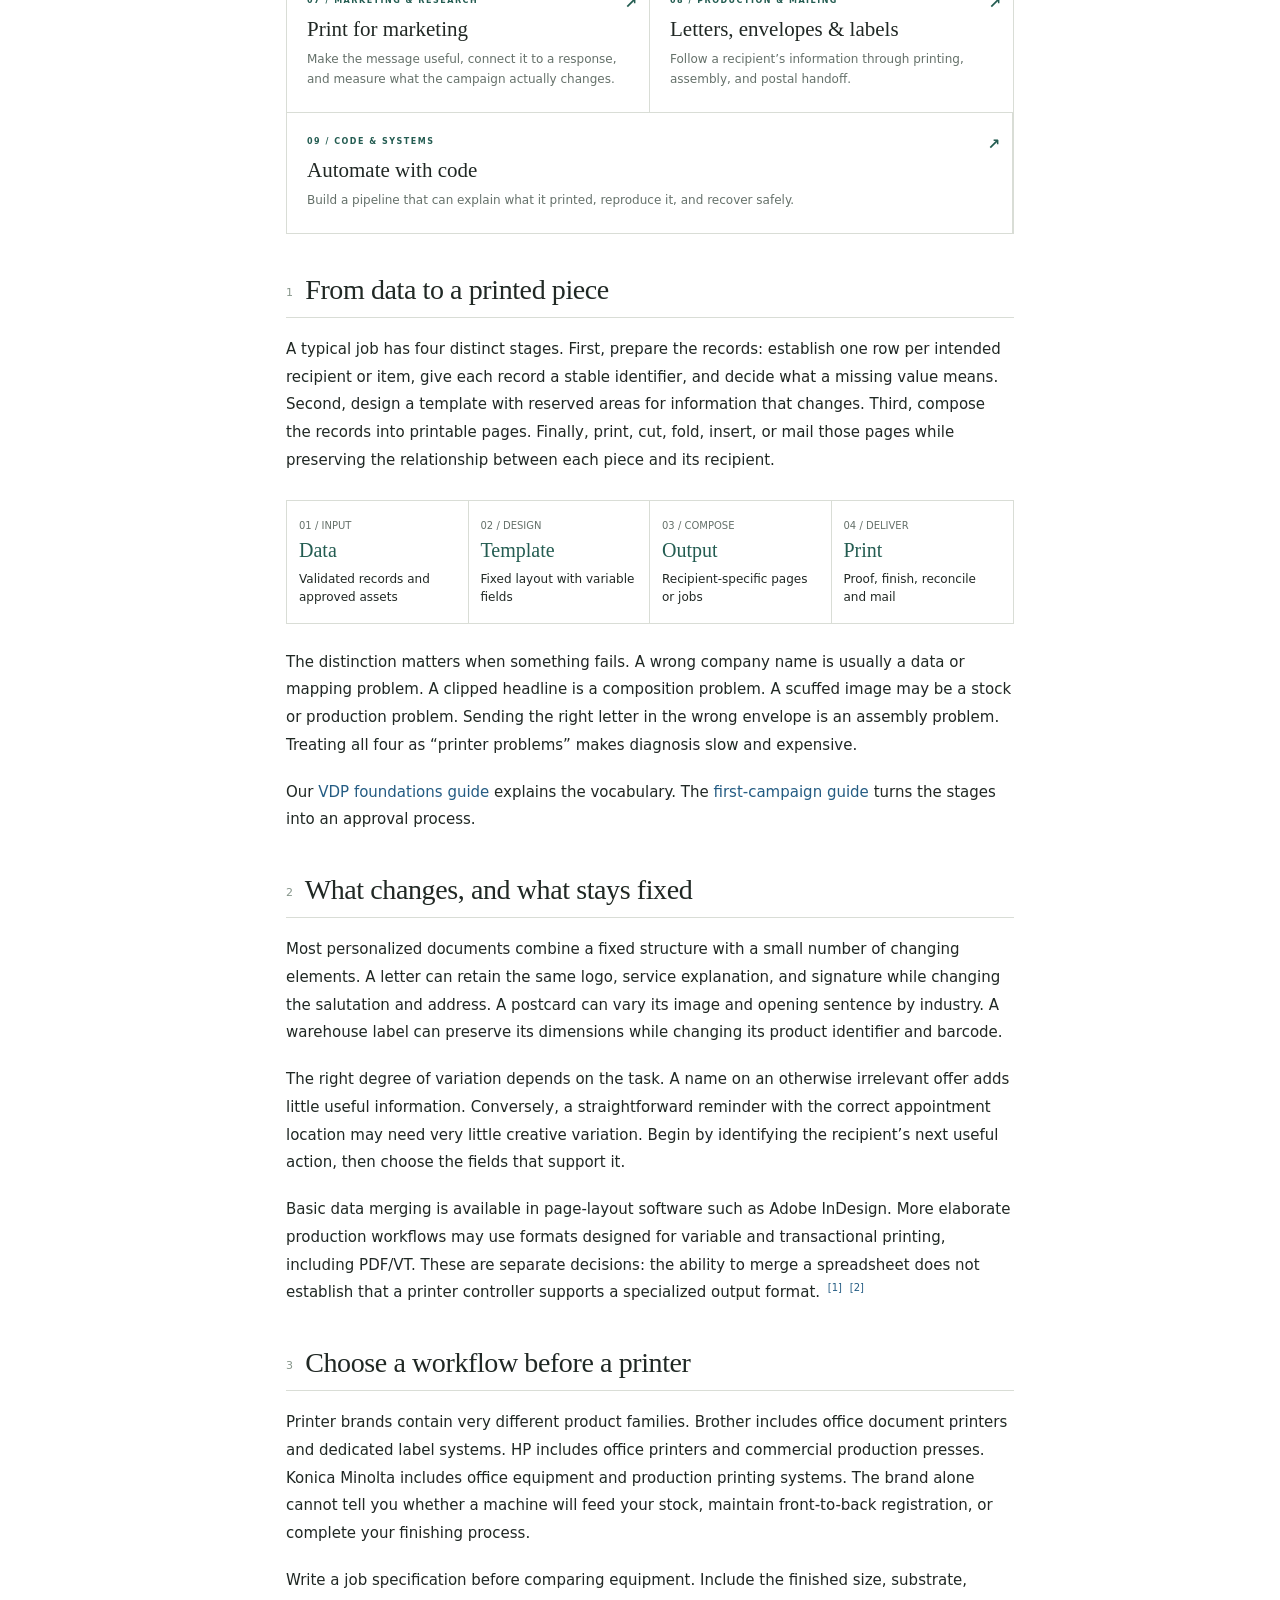
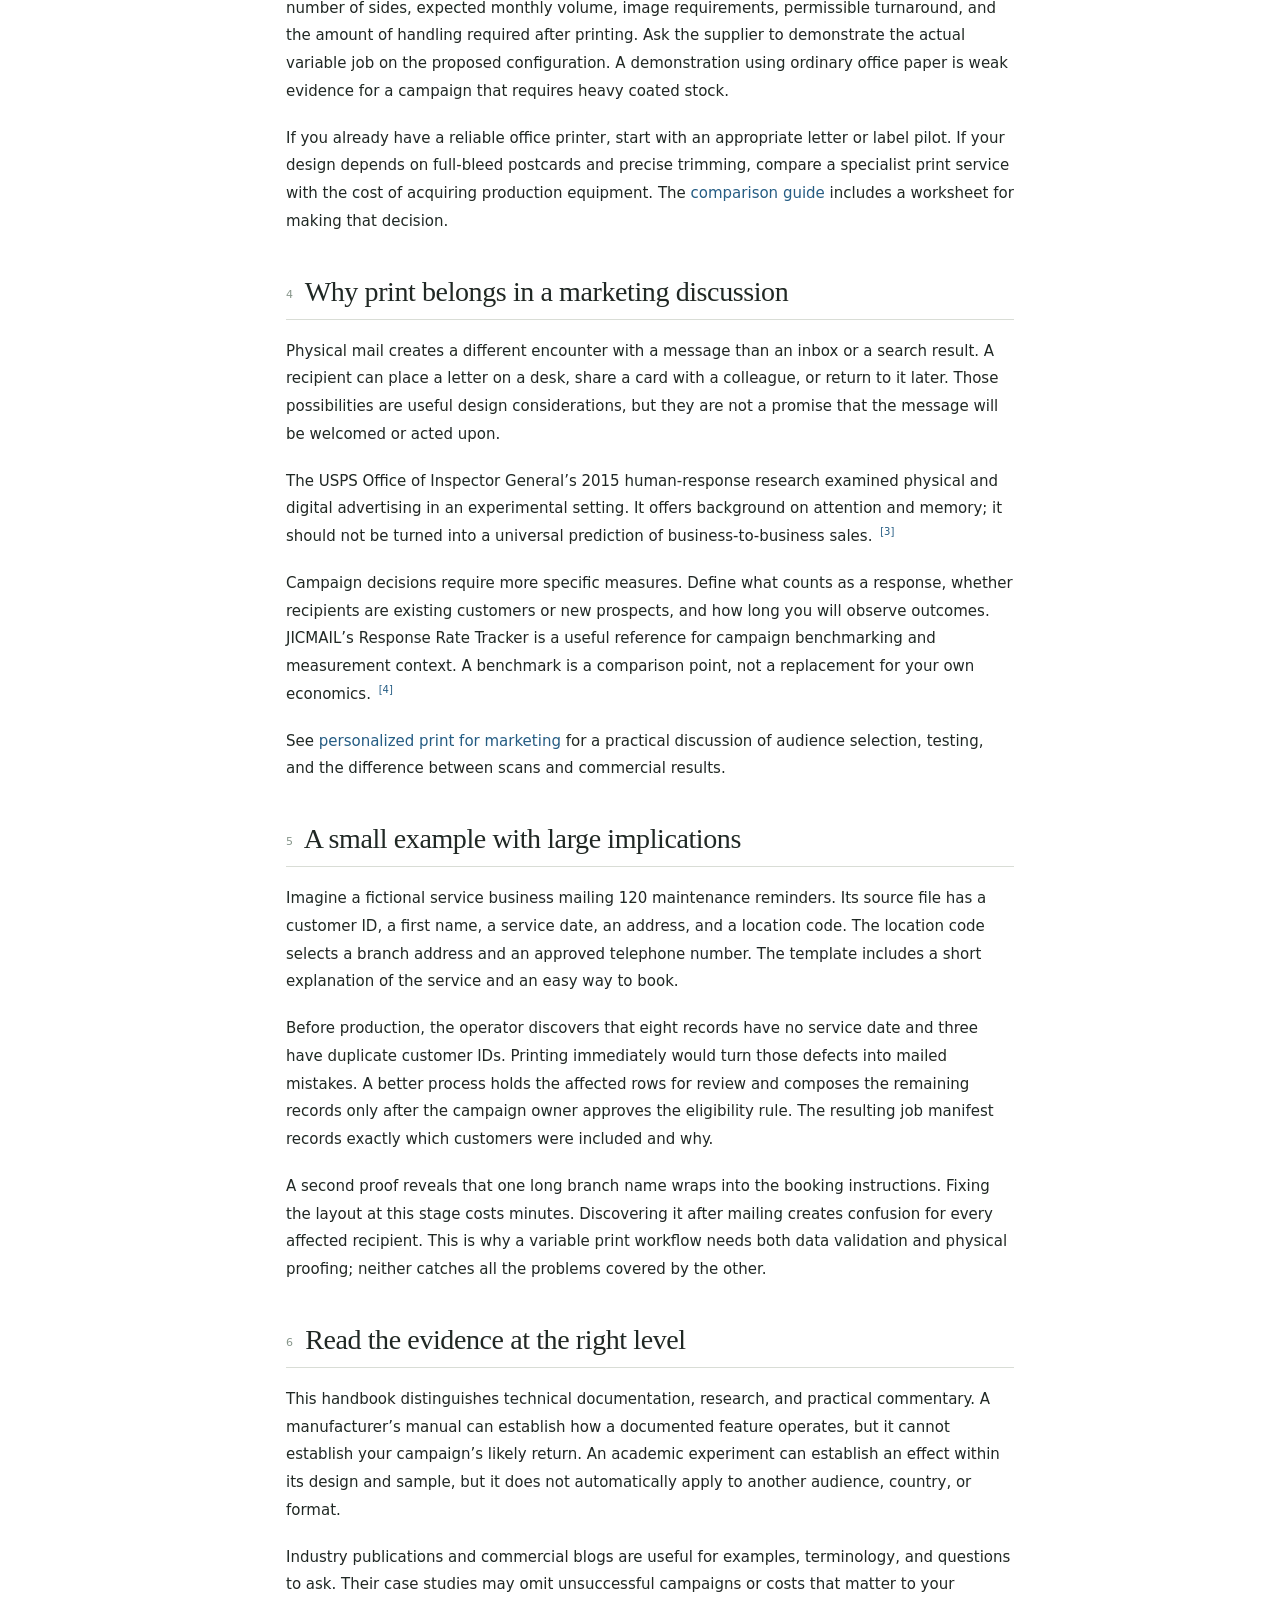
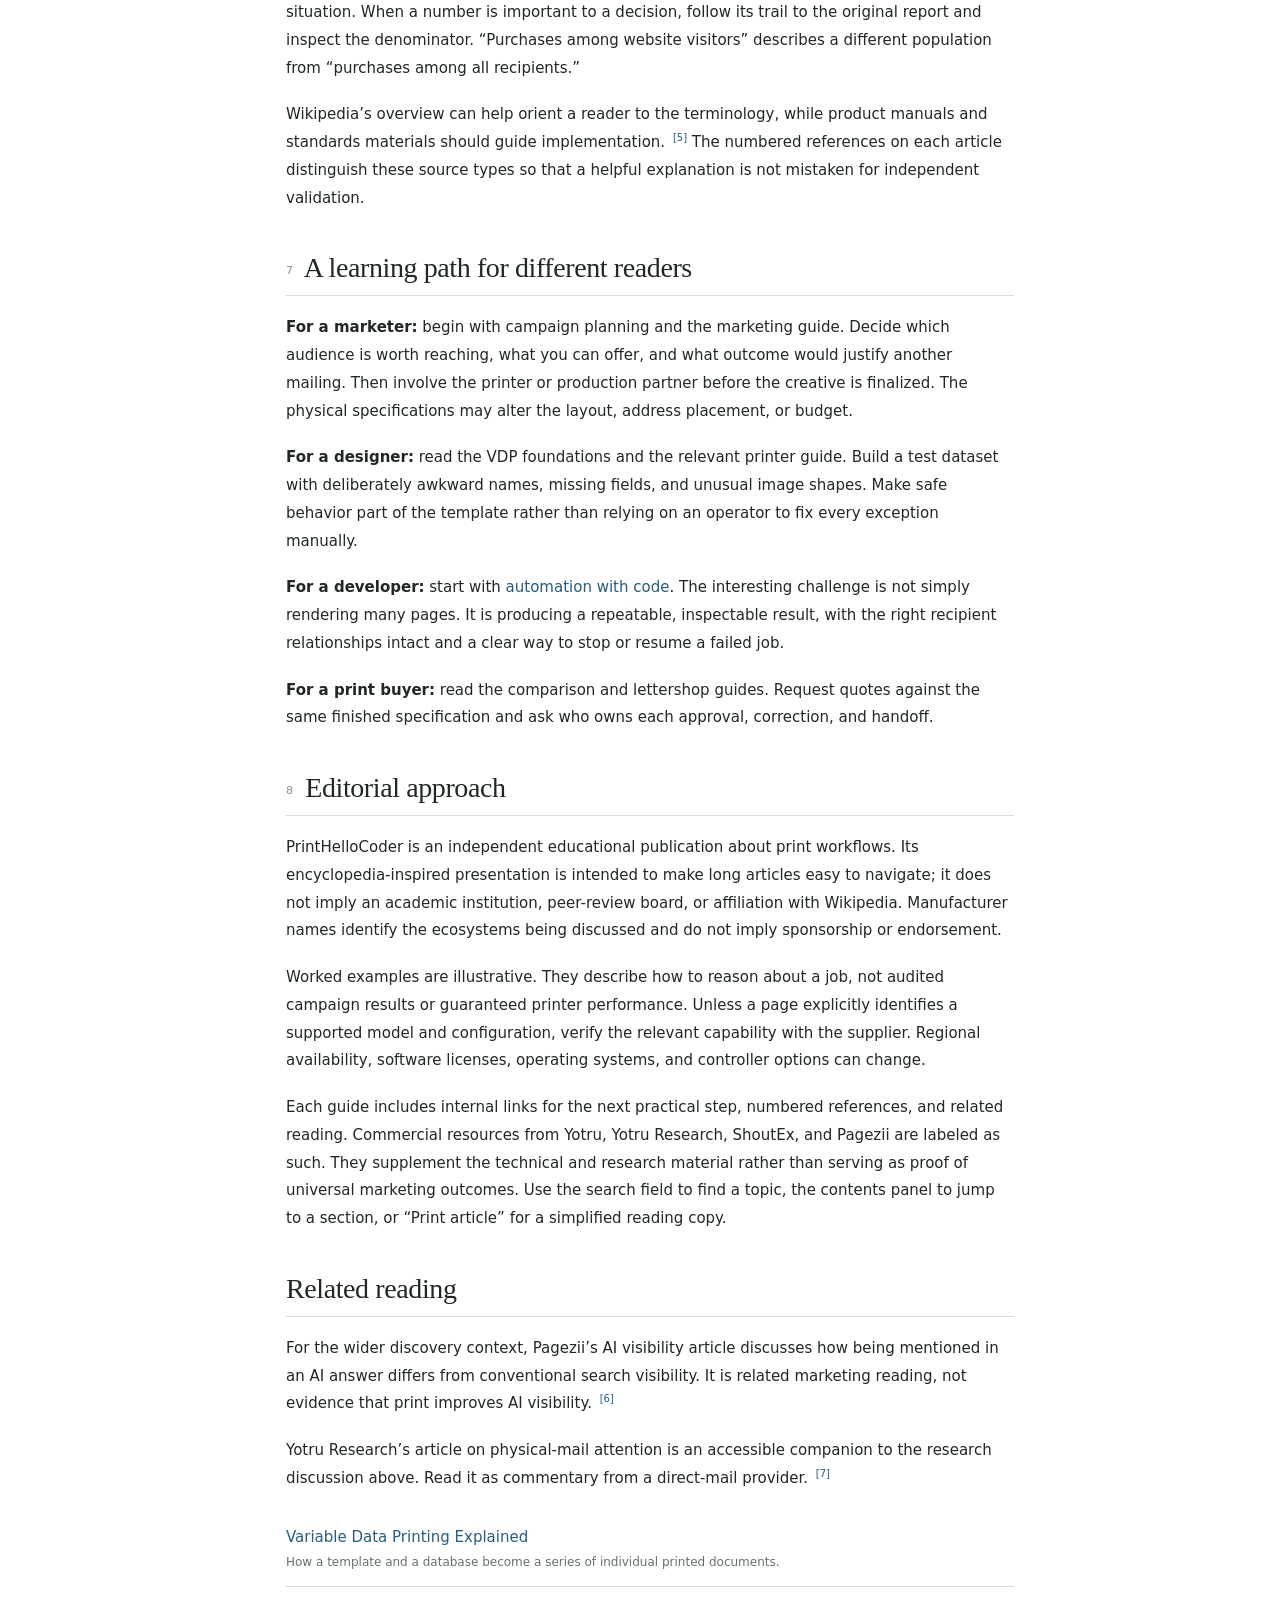
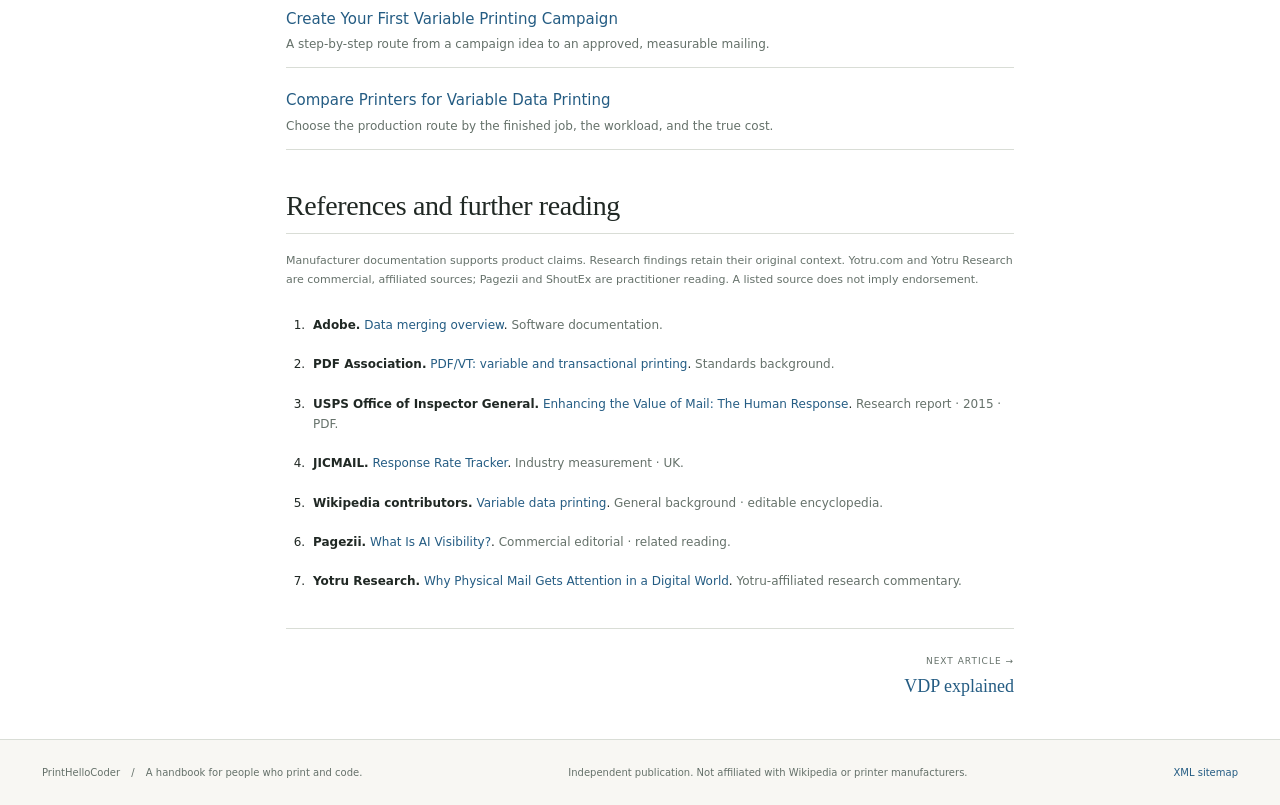
==== commit 40a9e37d: "Add files via upload" ====
--- a/index.html
+++ b/index.html
@@ -1,8 +1,8 @@
 <!doctype html>
-<html lang="en"><head><meta charset="utf-8"><meta name="viewport" content="width=device-width,initial-scale=1"><title>Variable Data Printing: Printers &amp; Guides | PrintHelloCoder</title><meta name="description" content="Learn variable data printing, compare Konica Minolta, Brother and HP workflows, and create personalized postcards, letters, labels and marketing campaigns."><link rel="canonical" href="https://printhellocoder.github.io/"><meta property="og:title" content="Variable Data Printing Guides"><meta property="og:description" content="Learn variable data printing, compare Konica Minolta, Brother and HP workflows, and create personalized postcards, letters, labels and marketing campaigns."><meta property="og:type" content="article"><meta property="og:url" content="https://printhellocoder.github.io/"><meta name="theme-color" content="#f8f7f3"><link rel="icon" href="./assets/favicon.svg" type="image/svg+xml"><link rel="stylesheet" href="./assets/style.css"><script src="./assets/site.js" defer></script><script type="application/ld+json">{"@context":"https://schema.org","@type":"CollectionPage","headline":"Variable Data Printing Guides","description":"Learn variable data printing, compare Konica Minolta, Brother and HP workflows, and create personalized postcards, letters, labels and marketing campaigns.","url":"https://printhellocoder.github.io/","inLanguage":"en","dateModified":"2026-10-14","author":{"@type":"Person","name":"Veronica Smith","url":"https://printhellocoder.github.io/#about-veronica","image":"https://printhellocoder.github.io/assets/veronica_smith.png"},"publisher":{"@type":"Organization","name":"PrintHelloCoder"},"isPartOf":{"@type":"WebSite","name":"PrintHelloCoder","url":"https://printhellocoder.github.io"}}</script></head>
+<html lang="en"><head><meta charset="utf-8"><meta name="viewport" content="width=device-width,initial-scale=1"><title>Variable Data Printing: Printers &amp; Guides | PrintHelloCoder</title><meta name="description" content="Learn variable data printing, compare Konica Minolta, Brother and HP workflows, and create personalized postcards, letters, labels and marketing campaigns."><link rel="canonical" href="https://printhellocoder.github.io/"><meta property="og:title" content="Variable Data Printing Guides"><meta property="og:description" content="Learn variable data printing, compare Konica Minolta, Brother and HP workflows, and create personalized postcards, letters, labels and marketing campaigns."><meta property="og:type" content="article"><meta property="og:url" content="https://printhellocoder.github.io/"><meta name="theme-color" content="#f8f7f3"><link rel="icon" href="./assets/favicon.svg" type="image/svg+xml"><link rel="stylesheet" href="./assets/style.css"><script src="./assets/site.js" defer></script><script type="application/ld+json">{"@context":"https://schema.org","@type":"CollectionPage","headline":"Variable Data Printing Guides","description":"Learn variable data printing, compare Konica Minolta, Brother and HP workflows, and create personalized postcards, letters, labels and marketing campaigns.","url":"https://printhellocoder.github.io/","inLanguage":"en","dateModified":"2026-08-01","author":{"@type":"Person","name":"Veronica Smith","url":"https://printhellocoder.github.io/#about-veronica","image":"https://printhellocoder.github.io/assets/veronica_smith.png"},"publisher":{"@type":"Organization","name":"PrintHelloCoder"},"isPartOf":{"@type":"WebSite","name":"PrintHelloCoder","url":"https://printhellocoder.github.io"}}</script></head>
 <body><a class="skip" href="#main">Skip to article</a><header class="masthead"><a href="./" class="brand"><span class="brand-mark" aria-hidden="true">P<span>+</span></span><span><strong>PrintHelloCoder</strong><small>THE VARIABLE PRINTING HANDBOOK</small></span></a><div class="header-note">An independent reference for<br>data, print &amp; marketing.</div><form class="search" role="search"><label class="sr-only" for="search">Search the handbook</label><input id="search" type="search" placeholder="Find a topic…" autocomplete="off"><button type="submit" aria-label="Search">⌕</button><div id="search-results" class="search-results" hidden aria-live="polite"></div></form></header>
 <div class="layout"><aside class="sidebar"><details open class="navigation"><summary>Handbook contents</summary><nav aria-label="Handbook"><a href="./" aria-current="page"><span>00</span>The printing handbook</a><a href="./variable-data-printing/"><span>01</span>VDP explained</a><a href="./first-campaign/"><span>02</span>Your first campaign</a><a href="./konica-minolta/"><span>03</span>Konica Minolta</a><a href="./brother/"><span>04</span>Brother</a><a href="./hp/"><span>05</span>HP</a><a href="./compare-printers/"><span>06</span>Compare printing options</a><a href="./marketing/"><span>07</span>Print for marketing</a><a href="./letters-envelopes-labels/"><span>08</span>Letters, envelopes &amp; labels</a><a href="./automation/"><span>09</span>Automate with code</a></nav></details><div class="sidebar-note"><span class="eyebrow">EDITORIAL NOTE</span><p>Practical explanations, documented capabilities, and research in context.</p><a href="./#editorial-approach">About this handbook →</a></div></aside>
-<main id="main"><div class="article-tools"><span><a href="./">Handbook</a> / Start here</span><button type="button" id="print-page">Print article</button></div><article><header class="article-header"><div class="eyebrow">Start here <span>•</span> ARTICLE 00</div><h1>Variable Data Printing Guides</h1><p class="deck">A practical reference for turning structured data into useful, personal print.</p><div class="article-meta">By <a href="./#about-veronica" rel="author">Veronica Smith</a> <span>·</span> Updated 14 October 2026 <span>·</span> 7 min read <span>·</span> 7 references</div></header><div class="article-body"><section class="author-intro" id="about-veronica" aria-label="About Veronica Smith"><img src="./assets/veronica_smith.png" alt="Veronica Smith" width="850" height="859"><div><span class="eyebrow">MEET THE AUTHOR</span><h2>Hi, I’m Veronica Smith.</h2><p>I’m a print-industry project manager, and I’ve been working in print since 2004. I created PrintHelloCoder to share practical knowledge about variable data printing, production workflows, quality control, and automation.</p><p>I care about getting the technical details right and making production more efficient. Here, I explain how the pieces fit together, with practical examples and references you can check for yourself. My aim is to help you understand modern print production and feel more confident planning your next job.</p></div></section><p><strong>Variable data printing</strong> connects a reusable design with a changing set of records. Each finished piece can carry a different name, address, image, offer, or response code. The work sits at the intersection of publishing, software, and physical production: a correct spreadsheet is only the beginning, and a beautiful template is only useful if every record survives the journey to paper.</p><p>PrintHelloCoder is a handbook for that journey. It explains the underlying concepts, compares three printer ecosystems, and follows a campaign from a small data file to a finished mailing. Start with the foundations or choose the workflow closest to the equipment already on your desk.</p><div class="index-grid"><a href="./variable-data-printing/"><span class="eyebrow">01 / Foundations</span><strong>VDP explained</strong><span>How a template and a database become a series of individual printed documents.</span><b aria-hidden="true">↗</b></a><a href="./first-campaign/"><span class="eyebrow">02 / Practical workflow</span><strong>Your first campaign</strong><span>A step-by-step route from a campaign idea to an approved, measurable mailing.</span><b aria-hidden="true">↗</b></a><a href="./konica-minolta/"><span class="eyebrow">03 / Printer workflows</span><strong>Konica Minolta</strong><span>How to plan a production workflow around composition software, a controller, and the finished job.</span><b aria-hidden="true">↗</b></a><a href="./brother/"><span class="eyebrow">04 / Printer workflows</span><strong>Brother</strong><span>Practical routes for database-linked labels and personalized office documents.</span><b aria-hidden="true">↗</b></a><a href="./hp/"><span class="eyebrow">05 / Printer workflows</span><strong>HP</strong><span>Separate office mail merge from production personalization, then test the complete workflow.</span><b aria-hidden="true">↗</b></a><a href="./compare-printers/"><span class="eyebrow">06 / Buying &amp; economics</span><strong>Compare printing options</strong><span>Choose the production route by the finished job, the workload, and the true cost.</span><b aria-hidden="true">↗</b></a><a href="./marketing/"><span class="eyebrow">07 / Marketing &amp; research</span><strong>Print for marketing</strong><span>Make the message useful, connect it to a response, and measure what the campaign actually changes.</span><b aria-hidden="true">↗</b></a><a href="./letters-envelopes-labels/"><span class="eyebrow">08 / Production &amp; mailing</span><strong>Letters, envelopes &amp; labels</strong><span>Follow a recipient’s information through printing, assembly, and postal handoff.</span><b aria-hidden="true">↗</b></a><a href="./automation/"><span class="eyebrow">09 / Code &amp; systems</span><strong>Automate with code</strong><span>Build a pipeline that can explain what it printed, reproduce it, and recover safely.</span><b aria-hidden="true">↗</b></a></div><details class="mobile-toc"><summary>On this page</summary><ol><li><a href="#from-data-to-a-printed-piece">1. From data to a printed piece</a></li><li><a href="#what-changes-and-what-stays-fixed">2. What changes, and what stays fixed</a></li><li><a href="#choose-a-workflow-before-a-printer">3. Choose a workflow before a printer</a></li><li><a href="#why-print-belongs-in-a-marketing-discussion">4. Why print belongs in a marketing discussion</a></li><li><a href="#a-small-example-with-large-implications">5. A small example with large implications</a></li><li><a href="#read-the-evidence-at-the-right-level">6. Read the evidence at the right level</a></li><li><a href="#a-learning-path-for-different-readers">7. A learning path for different readers</a></li><li><a href="#editorial-approach">8. Editorial approach</a></li><li><a href="#references">References</a></li></ol></details><section id="from-data-to-a-printed-piece"><h2><span class="section-number">1</span> From data to a printed piece</h2><p>A typical job has four distinct stages. First, prepare the records: establish one row per intended recipient or item, give each record a stable identifier, and decide what a missing value means. Second, design a template with reserved areas for information that changes. Third, compose the records into printable pages. Finally, print, cut, fold, insert, or mail those pages while preserving the relationship between each piece and its recipient.</p><div class="diagram" role="group" aria-label="The four stages of a variable printing workflow"><div><span>01 / INPUT</span><b>Data</b>Validated records and approved assets</div><div><span>02 / DESIGN</span><b>Template</b>Fixed layout with variable fields</div><div><span>03 / COMPOSE</span><b>Output</b>Recipient-specific pages or jobs</div><div><span>04 / DELIVER</span><b>Print</b>Proof, finish, reconcile and mail</div></div><p>The distinction matters when something fails. A wrong company name is usually a data or mapping problem. A clipped headline is a composition problem. A scuffed image may be a stock or production problem. Sending the right letter in the wrong envelope is an assembly problem. Treating all four as “printer problems” makes diagnosis slow and expensive.</p><p>Our <a href="./variable-data-printing/">VDP foundations guide</a> explains the vocabulary. The <a href="./first-campaign/">first-campaign guide</a> turns the stages into an approval process.</p></section>
+<main id="main"><div class="article-tools"><span><a href="./">Handbook</a> / Start here</span><button type="button" id="print-page">Print article</button></div><article><header class="article-header"><div class="eyebrow">Start here <span>•</span> ARTICLE 00</div><h1>Variable Data Printing Guides</h1><p class="deck">A practical reference for turning structured data into useful, personal print.</p><div class="article-meta">By <a href="./#about-veronica" rel="author">Veronica Smith</a> <span>·</span> Updated <time datetime="2026-08-01">August 1, 2026</time> <span>·</span> 7 min read <span>·</span> 7 references</div></header><div class="article-body"><section class="author-intro" id="about-veronica" aria-label="About Veronica Smith"><img src="./assets/veronica_smith.png" alt="Veronica Smith" width="850" height="859"><div><span class="eyebrow">MEET THE AUTHOR</span><h2>Hi, I’m Veronica Smith.</h2><p>I’m a print-industry project manager, and I’ve been working in print since 2004. I created PrintHelloCoder to share practical knowledge about variable data printing, production workflows, quality control, and automation.</p><p>I care about getting the technical details right and making production more efficient. Here, I explain how the pieces fit together, with practical examples and references you can check for yourself. My aim is to help you understand modern print production and feel more confident planning your next job.</p></div></section><p><strong>Variable data printing</strong> connects a reusable design with a changing set of records. Each finished piece can carry a different name, address, image, offer, or response code. The work sits at the intersection of publishing, software, and physical production: a correct spreadsheet is only the beginning, and a beautiful template is only useful if every record survives the journey to paper.</p><p>PrintHelloCoder is a handbook for that journey. It explains the underlying concepts, compares three printer ecosystems, and follows a campaign from a small data file to a finished mailing. Start with the foundations or choose the workflow closest to the equipment already on your desk.</p><div class="index-grid"><a href="./variable-data-printing/"><span class="eyebrow">01 / Foundations</span><strong>VDP explained</strong><span>How a template and a database become a series of individual printed documents.</span><b aria-hidden="true">↗</b></a><a href="./first-campaign/"><span class="eyebrow">02 / Practical workflow</span><strong>Your first campaign</strong><span>A step-by-step route from a campaign idea to an approved, measurable mailing.</span><b aria-hidden="true">↗</b></a><a href="./konica-minolta/"><span class="eyebrow">03 / Printer workflows</span><strong>Konica Minolta</strong><span>How to plan a production workflow around composition software, a controller, and the finished job.</span><b aria-hidden="true">↗</b></a><a href="./brother/"><span class="eyebrow">04 / Printer workflows</span><strong>Brother</strong><span>Practical routes for database-linked labels and personalized office documents.</span><b aria-hidden="true">↗</b></a><a href="./hp/"><span class="eyebrow">05 / Printer workflows</span><strong>HP</strong><span>Separate office mail merge from production personalization, then test the complete workflow.</span><b aria-hidden="true">↗</b></a><a href="./compare-printers/"><span class="eyebrow">06 / Buying &amp; economics</span><strong>Compare printing options</strong><span>Choose the production route by the finished job, the workload, and the true cost.</span><b aria-hidden="true">↗</b></a><a href="./marketing/"><span class="eyebrow">07 / Marketing &amp; research</span><strong>Print for marketing</strong><span>Make the message useful, connect it to a response, and measure what the campaign actually changes.</span><b aria-hidden="true">↗</b></a><a href="./letters-envelopes-labels/"><span class="eyebrow">08 / Production &amp; mailing</span><strong>Letters, envelopes &amp; labels</strong><span>Follow a recipient’s information through printing, assembly, and postal handoff.</span><b aria-hidden="true">↗</b></a><a href="./automation/"><span class="eyebrow">09 / Code &amp; systems</span><strong>Automate with code</strong><span>Build a pipeline that can explain what it printed, reproduce it, and recover safely.</span><b aria-hidden="true">↗</b></a></div><details class="mobile-toc"><summary>On this page</summary><ol><li><a href="#from-data-to-a-printed-piece">1. From data to a printed piece</a></li><li><a href="#what-changes-and-what-stays-fixed">2. What changes, and what stays fixed</a></li><li><a href="#choose-a-workflow-before-a-printer">3. Choose a workflow before a printer</a></li><li><a href="#why-print-belongs-in-a-marketing-discussion">4. Why print belongs in a marketing discussion</a></li><li><a href="#a-small-example-with-large-implications">5. A small example with large implications</a></li><li><a href="#read-the-evidence-at-the-right-level">6. Read the evidence at the right level</a></li><li><a href="#a-learning-path-for-different-readers">7. A learning path for different readers</a></li><li><a href="#editorial-approach">8. Editorial approach</a></li><li><a href="#references">References</a></li></ol></details><section id="from-data-to-a-printed-piece"><h2><span class="section-number">1</span> From data to a printed piece</h2><p>A typical job has four distinct stages. First, prepare the records: establish one row per intended recipient or item, give each record a stable identifier, and decide what a missing value means. Second, design a template with reserved areas for information that changes. Third, compose the records into printable pages. Finally, print, cut, fold, insert, or mail those pages while preserving the relationship between each piece and its recipient.</p><div class="diagram" role="group" aria-label="The four stages of a variable printing workflow"><div><span>01 / INPUT</span><b>Data</b>Validated records and approved assets</div><div><span>02 / DESIGN</span><b>Template</b>Fixed layout with variable fields</div><div><span>03 / COMPOSE</span><b>Output</b>Recipient-specific pages or jobs</div><div><span>04 / DELIVER</span><b>Print</b>Proof, finish, reconcile and mail</div></div><p>The distinction matters when something fails. A wrong company name is usually a data or mapping problem. A clipped headline is a composition problem. A scuffed image may be a stock or production problem. Sending the right letter in the wrong envelope is an assembly problem. Treating all four as “printer problems” makes diagnosis slow and expensive.</p><p>Our <a href="./variable-data-printing/">VDP foundations guide</a> explains the vocabulary. The <a href="./first-campaign/">first-campaign guide</a> turns the stages into an approval process.</p></section>
 <section id="what-changes-and-what-stays-fixed"><h2><span class="section-number">2</span> What changes, and what stays fixed</h2><p>Most personalized documents combine a fixed structure with a small number of changing elements. A letter can retain the same logo, service explanation, and signature while changing the salutation and address. A postcard can vary its image and opening sentence by industry. A warehouse label can preserve its dimensions while changing its product identifier and barcode.</p><p>The right degree of variation depends on the task. A name on an otherwise irrelevant offer adds little useful information. Conversely, a straightforward reminder with the correct appointment location may need very little creative variation. Begin by identifying the recipient’s next useful action, then choose the fields that support it.</p><p>Basic data merging is available in page-layout software such as Adobe InDesign. More elaborate production workflows may use formats designed for variable and transactional printing, including PDF/VT. These are separate decisions: the ability to merge a spreadsheet does not establish that a printer controller supports a specialized output format. <sup class="citation"><a href="#ref-1" aria-label="Reference 1">[1]</a></sup> <sup class="citation"><a href="#ref-2" aria-label="Reference 2">[2]</a></sup></p></section>
 <section id="choose-a-workflow-before-a-printer"><h2><span class="section-number">3</span> Choose a workflow before a printer</h2><p>Printer brands contain very different product families. Brother includes office document printers and dedicated label systems. HP includes office printers and commercial production presses. Konica Minolta includes office equipment and production printing systems. The brand alone cannot tell you whether a machine will feed your stock, maintain front-to-back registration, or complete your finishing process.</p><p>Write a job specification before comparing equipment. Include the finished size, substrate, number of sides, expected monthly volume, image requirements, permissible turnaround, and the amount of handling required after printing. Ask the supplier to demonstrate the actual variable job on the proposed configuration. A demonstration using ordinary office paper is weak evidence for a campaign that requires heavy coated stock.</p><p>If you already have a reliable office printer, start with an appropriate letter or label pilot. If your design depends on full-bleed postcards and precise trimming, compare a specialist print service with the cost of acquiring production equipment. The <a href="./compare-printers/">comparison guide</a> includes a worksheet for making that decision.</p></section>
 <section id="why-print-belongs-in-a-marketing-discussion"><h2><span class="section-number">4</span> Why print belongs in a marketing discussion</h2><p>Physical mail creates a different encounter with a message than an inbox or a search result. A recipient can place a letter on a desk, share a card with a colleague, or return to it later. Those possibilities are useful design considerations, but they are not a promise that the message will be welcomed or acted upon.</p><p>The USPS Office of Inspector General’s 2015 human-response research examined physical and digital advertising in an experimental setting. It offers background on attention and memory; it should not be turned into a universal prediction of business-to-business sales. <sup class="citation"><a href="#ref-3" aria-label="Reference 3">[3]</a></sup></p><p>Campaign decisions require more specific measures. Define what counts as a response, whether recipients are existing customers or new prospects, and how long you will observe outcomes. JICMAIL’s Response Rate Tracker is a useful reference for campaign benchmarking and measurement context. A benchmark is a comparison point, not a replacement for your own economics. <sup class="citation"><a href="#ref-4" aria-label="Reference 4">[4]</a></sup></p><p>See <a href="./marketing/">personalized print for marketing</a> for a practical discussion of audience selection, testing, and the difference between scans and commercial results.</p></section>
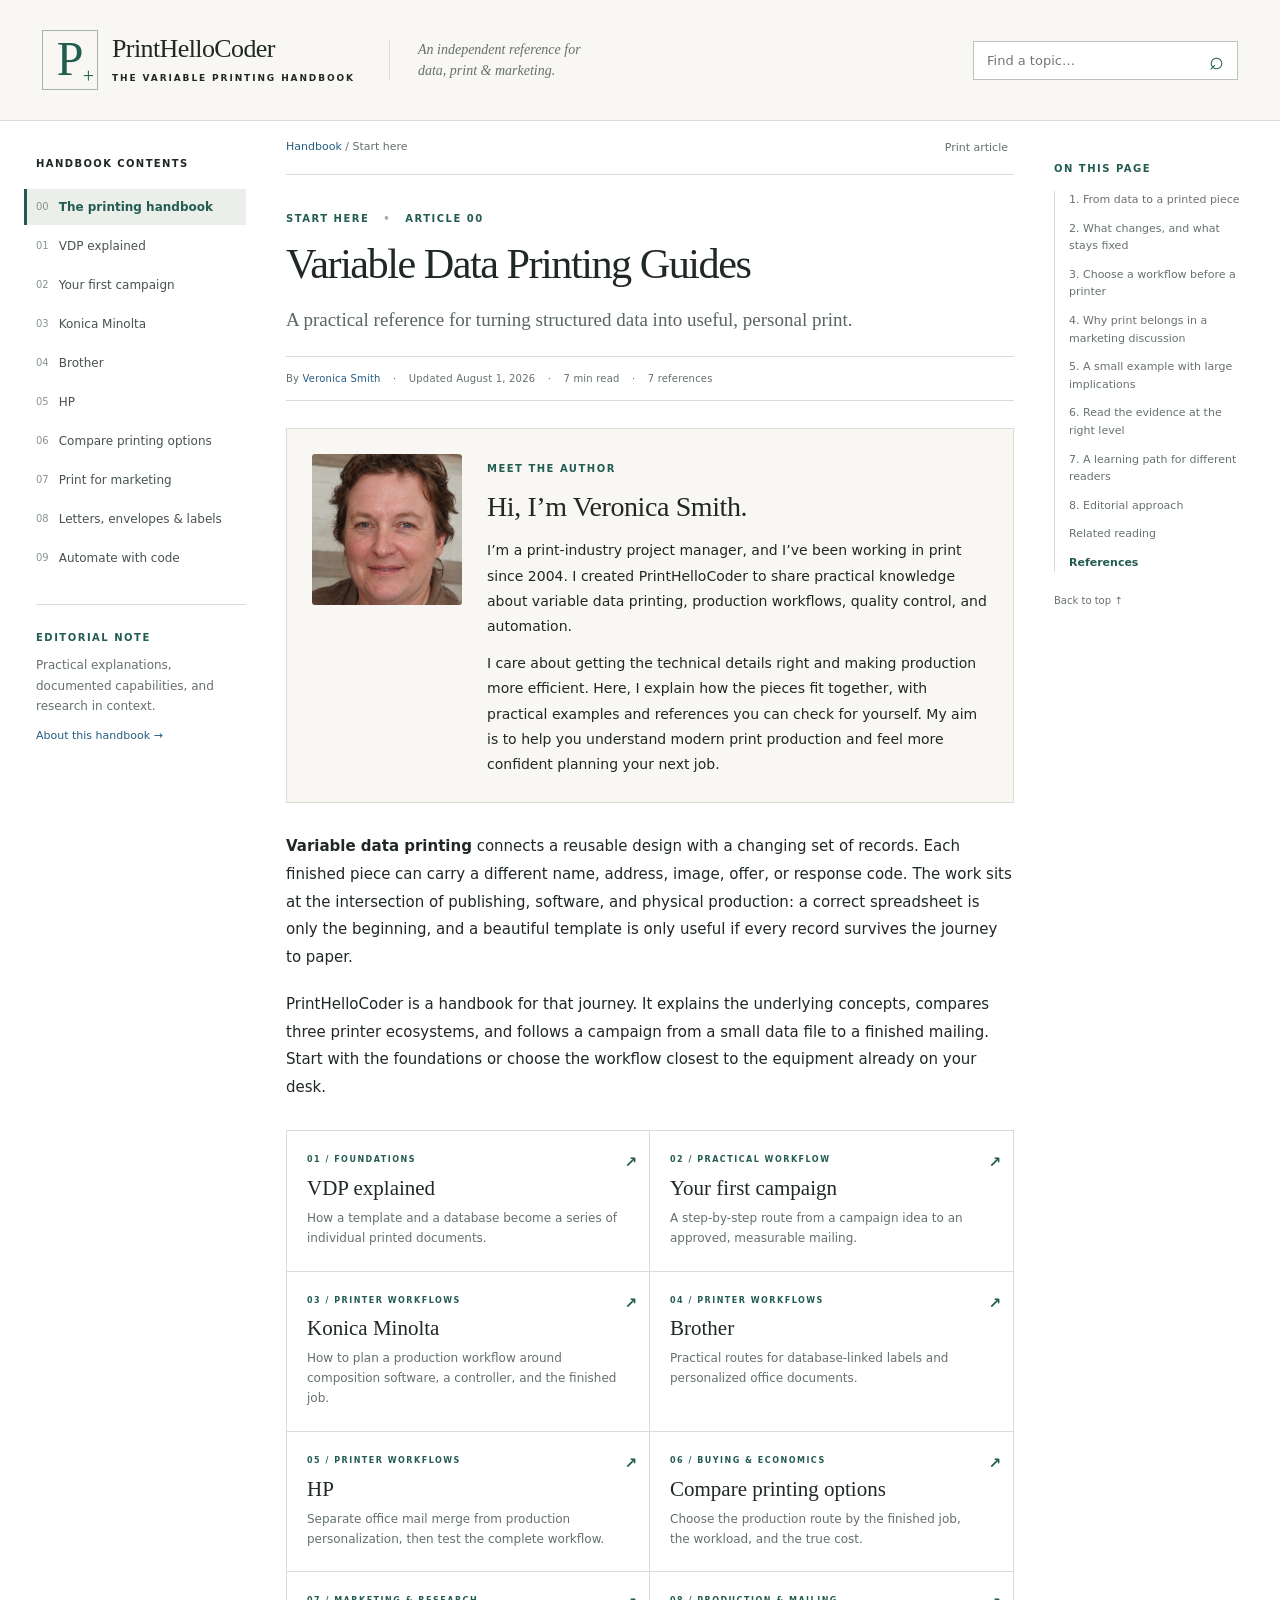
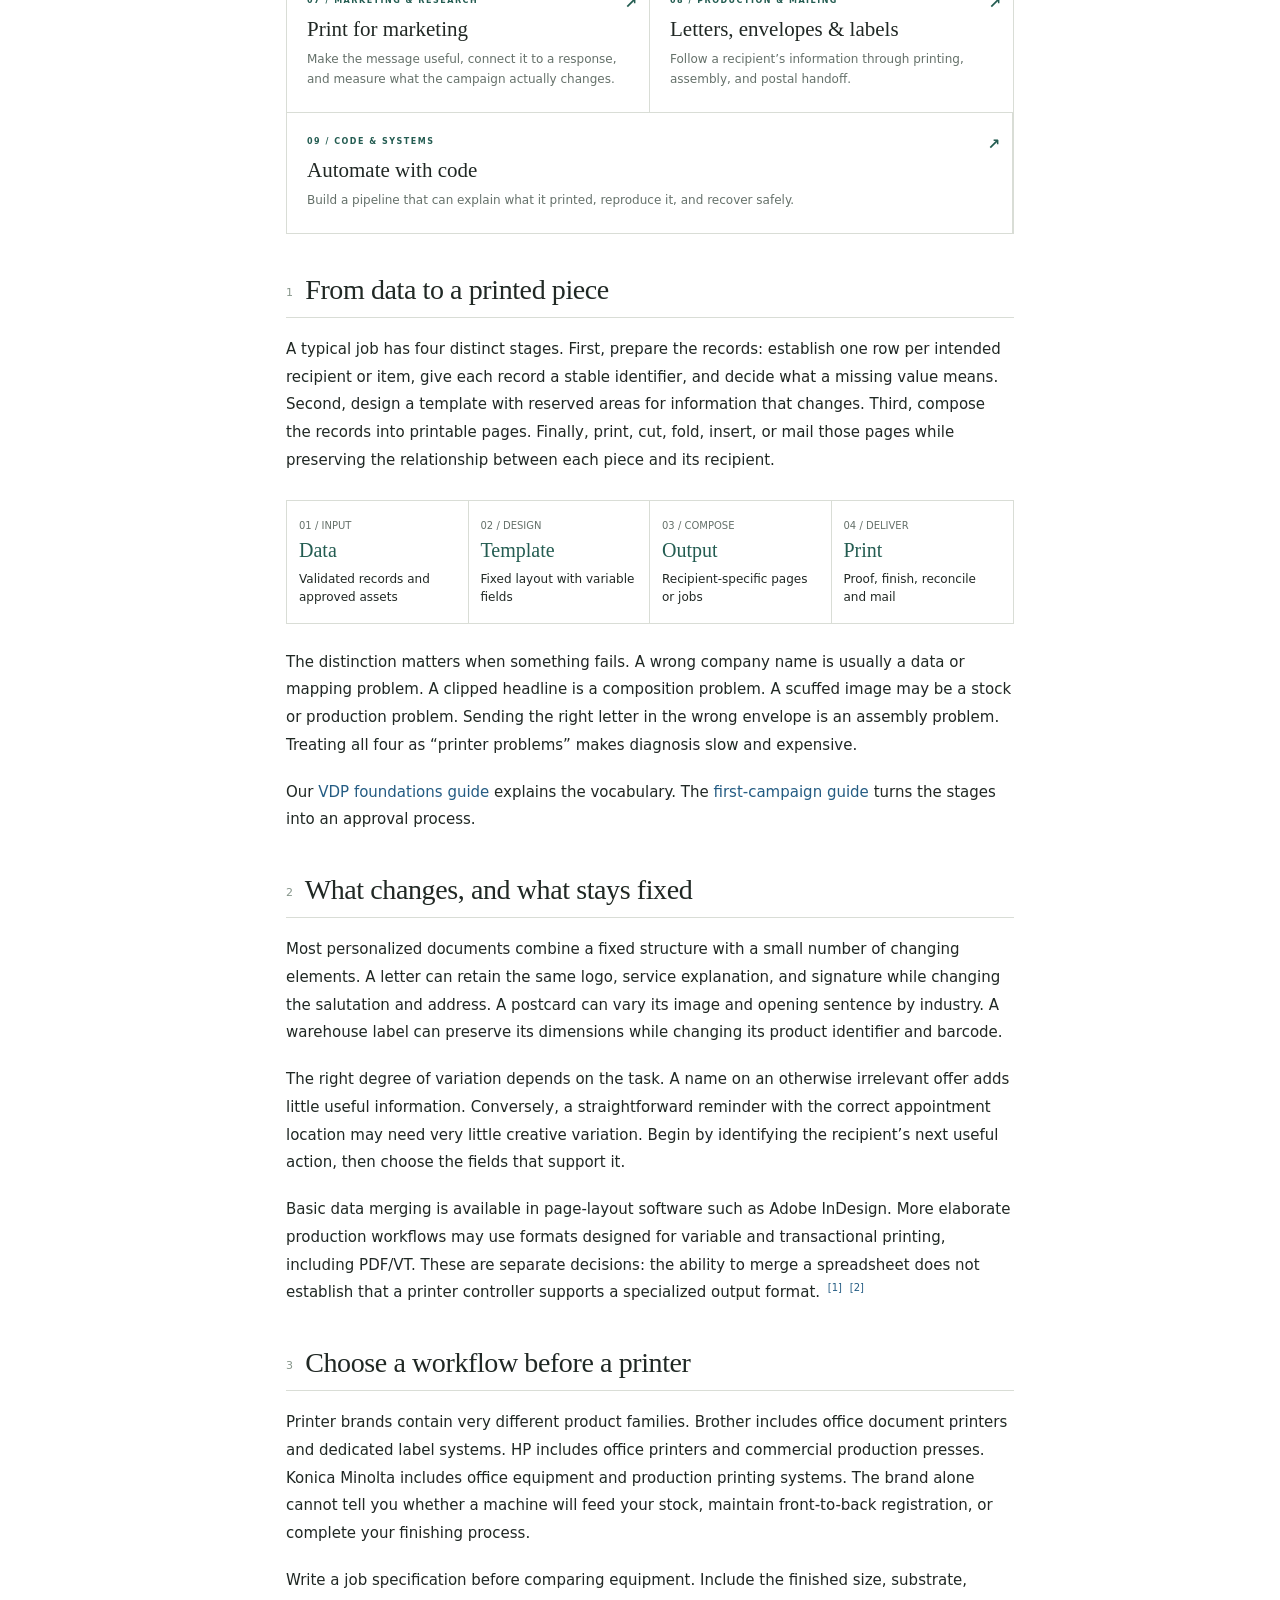
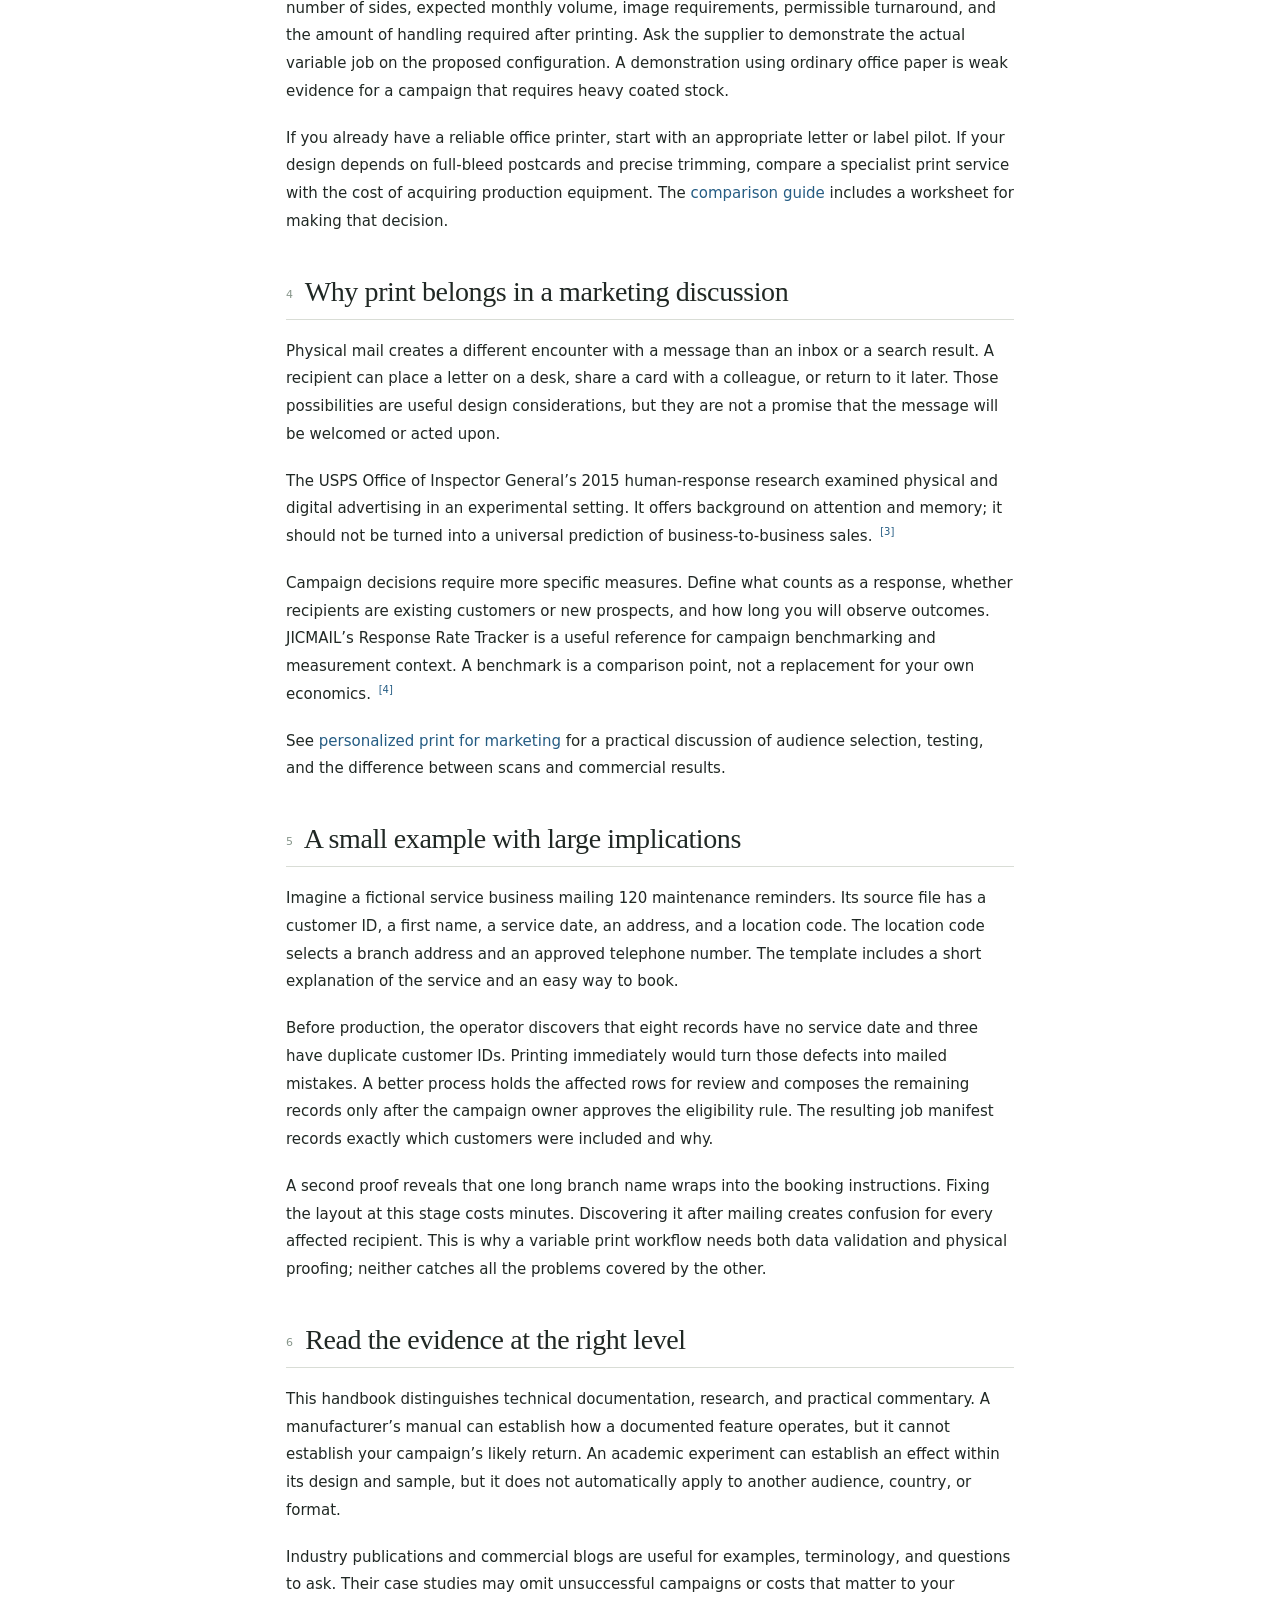
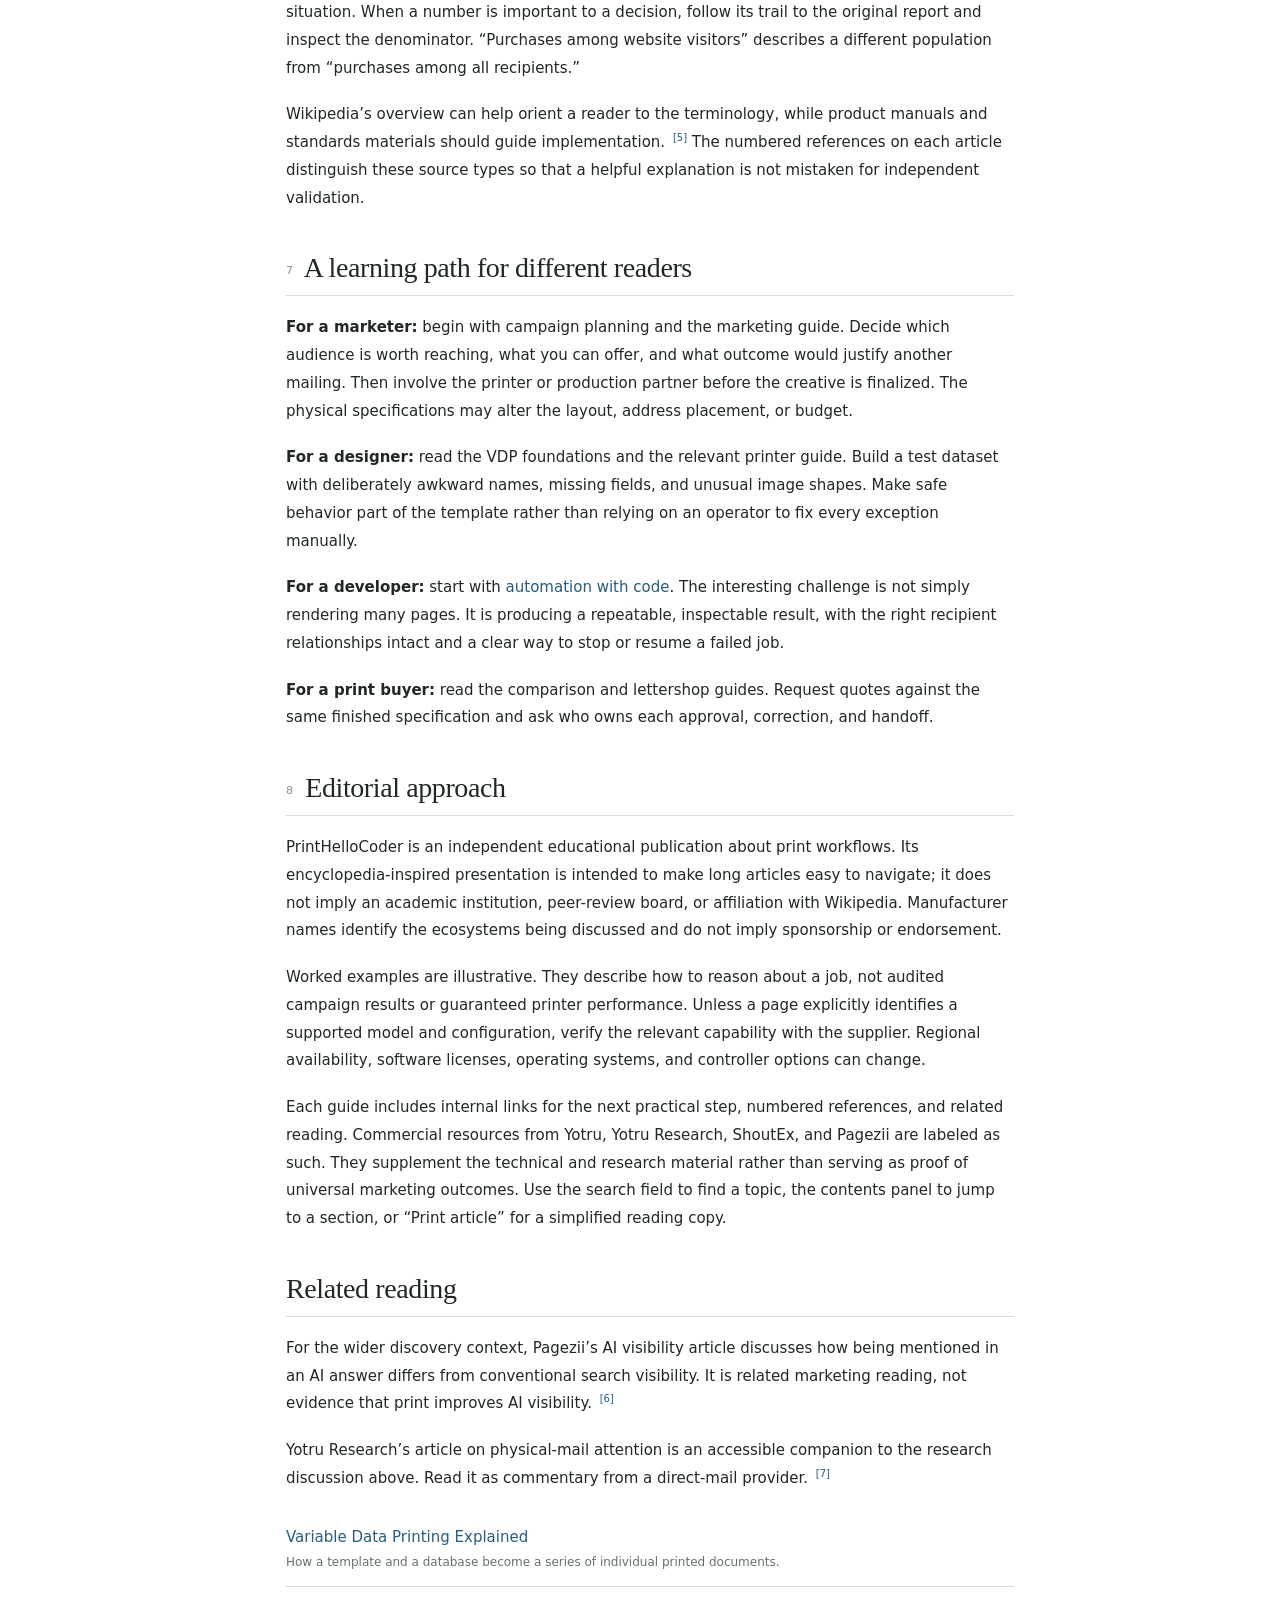
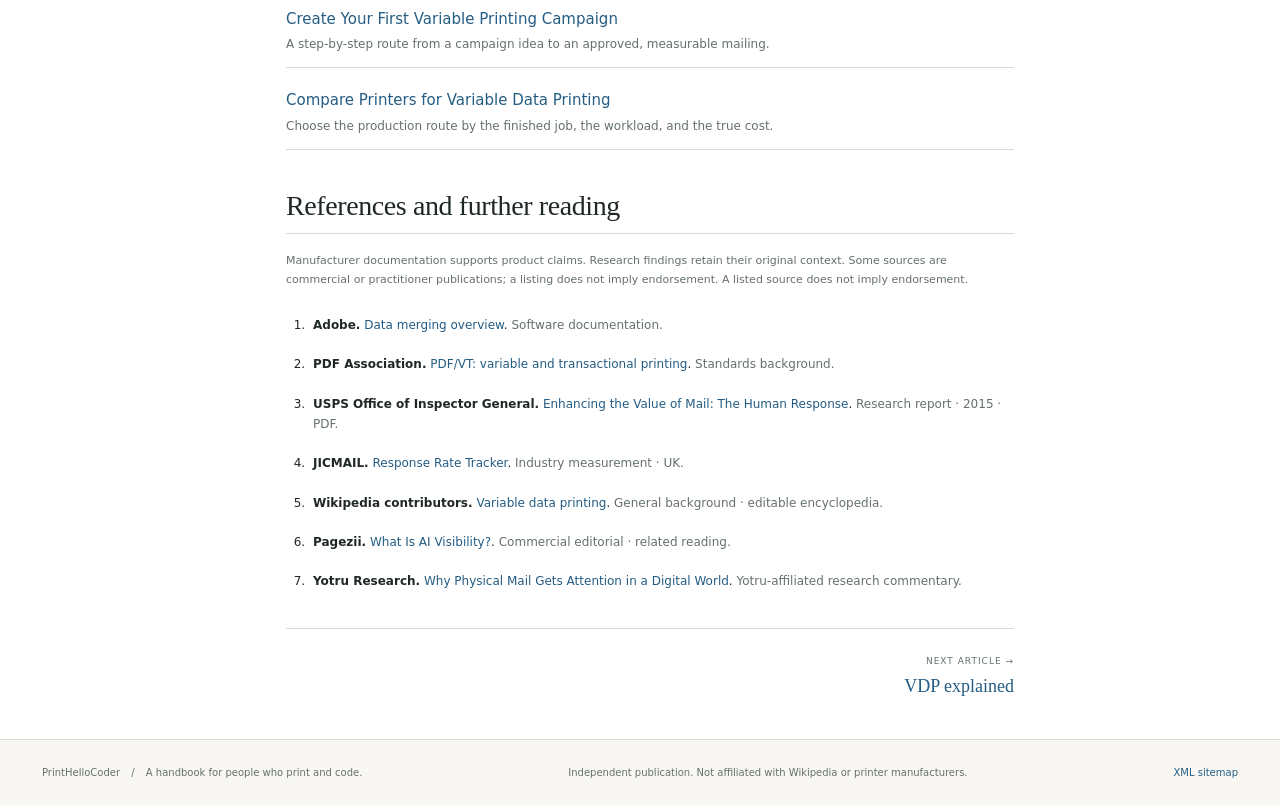
==== commit 1e9264e8: "Add files via upload" ====
--- a/index.html
+++ b/index.html
@@ -9,5 +9,5 @@
 <section id="a-small-example-with-large-implications"><h2><span class="section-number">5</span> A small example with large implications</h2><p>Imagine a fictional service business mailing 120 maintenance reminders. Its source file has a customer ID, a first name, a service date, an address, and a location code. The location code selects a branch address and an approved telephone number. The template includes a short explanation of the service and an easy way to book.</p><p>Before production, the operator discovers that eight records have no service date and three have duplicate customer IDs. Printing immediately would turn those defects into mailed mistakes. A better process holds the affected rows for review and composes the remaining records only after the campaign owner approves the eligibility rule. The resulting job manifest records exactly which customers were included and why.</p><p>A second proof reveals that one long branch name wraps into the booking instructions. Fixing the layout at this stage costs minutes. Discovering it after mailing creates confusion for every affected recipient. This is why a variable print workflow needs both data validation and physical proofing; neither catches all the problems covered by the other.</p></section>
 <section id="read-the-evidence-at-the-right-level"><h2><span class="section-number">6</span> Read the evidence at the right level</h2><p>This handbook distinguishes technical documentation, research, and practical commentary. A manufacturer’s manual can establish how a documented feature operates, but it cannot establish your campaign’s likely return. An academic experiment can establish an effect within its design and sample, but it does not automatically apply to another audience, country, or format.</p><p>Industry publications and commercial blogs are useful for examples, terminology, and questions to ask. Their case studies may omit unsuccessful campaigns or costs that matter to your situation. When a number is important to a decision, follow its trail to the original report and inspect the denominator. “Purchases among website visitors” describes a different population from “purchases among all recipients.”</p><p>Wikipedia’s overview can help orient a reader to the terminology, while product manuals and standards materials should guide implementation. <sup class="citation"><a href="#ref-5" aria-label="Reference 5">[5]</a></sup> The numbered references on each article distinguish these source types so that a helpful explanation is not mistaken for independent validation.</p></section>
 <section id="a-learning-path-for-different-readers"><h2><span class="section-number">7</span> A learning path for different readers</h2><p><strong>For a marketer:</strong> begin with campaign planning and the marketing guide. Decide which audience is worth reaching, what you can offer, and what outcome would justify another mailing. Then involve the printer or production partner before the creative is finalized. The physical specifications may alter the layout, address placement, or budget.</p><p><strong>For a designer:</strong> read the VDP foundations and the relevant printer guide. Build a test dataset with deliberately awkward names, missing fields, and unusual image shapes. Make safe behavior part of the template rather than relying on an operator to fix every exception manually.</p><p><strong>For a developer:</strong> start with <a href="./automation/">automation with code</a>. The interesting challenge is not simply rendering many pages. It is producing a repeatable, inspectable result, with the right recipient relationships intact and a clear way to stop or resume a failed job.</p><p><strong>For a print buyer:</strong> read the comparison and lettershop guides. Request quotes against the same finished specification and ask who owns each approval, correction, and handoff.</p></section>
-<section id="editorial-approach"><h2><span class="section-number">8</span> Editorial approach</h2><p>PrintHelloCoder is an independent educational publication about print workflows. Its encyclopedia-inspired presentation is intended to make long articles easy to navigate; it does not imply an academic institution, peer-review board, or affiliation with Wikipedia. Manufacturer names identify the ecosystems being discussed and do not imply sponsorship or endorsement.</p><p>Worked examples are illustrative. They describe how to reason about a job, not audited campaign results or guaranteed printer performance. Unless a page explicitly identifies a supported model and configuration, verify the relevant capability with the supplier. Regional availability, software licenses, operating systems, and controller options can change.</p><p>Each guide includes internal links for the next practical step, numbered references, and related reading. Commercial resources from Yotru, Yotru Research, ShoutEx, and Pagezii are labeled as such. They supplement the technical and research material rather than serving as proof of universal marketing outcomes. Use the search field to find a topic, the contents panel to jump to a section, or “Print article” for a simplified reading copy.</p></section><section id="related-reading"><h2>Related reading</h2><p> For the wider discovery context, Pagezii’s AI visibility article discusses how being mentioned in an AI answer differs from conventional search visibility. It is related marketing reading, not evidence that print improves AI visibility. <sup class="citation"><a href="#ref-6" aria-label="Reference 6">[6]</a></sup></p><p>Yotru Research’s article on physical-mail attention is an accessible companion to the research discussion above. Read it as commentary from a direct-mail provider. <sup class="citation"><a href="#ref-7" aria-label="Reference 7">[7]</a></sup></p><ul class="related-internal"><li><a href="./variable-data-printing/">Variable Data Printing Explained</a><span>How a template and a database become a series of individual printed documents.</span></li><li><a href="./first-campaign/">Create Your First Variable Printing Campaign</a><span>A step-by-step route from a campaign idea to an approved, measurable mailing.</span></li><li><a href="./compare-printers/">Compare Printers for Variable Data Printing</a><span>Choose the production route by the finished job, the workload, and the true cost.</span></li></ul></section><section id="references" class="references"><h2>References and further reading</h2><p class="source-note">Manufacturer documentation supports product claims. Research findings retain their original context. Yotru.com and Yotru Research are commercial, affiliated sources; Pagezii and ShoutEx are practitioner reading. A listed source does not imply endorsement.</p><ol><li id="ref-1"><span class="ref-publisher">Adobe.</span> <a href="https://helpx.adobe.com/indesign/desktop/automation-and-scripting/merge-data/data-merging-overview.html">Data merging overview</a>. <span class="ref-type">Software documentation.</span></li><li id="ref-2"><span class="ref-publisher">PDF Association.</span> <a href="https://pdfa.org/resource/pdfvt-flyer/">PDF/VT: variable and transactional printing</a>. <span class="ref-type">Standards background.</span></li><li id="ref-3"><span class="ref-publisher">USPS Office of Inspector General.</span> <a href="https://www.uspsoig.gov/sites/default/files/reports/2023-01/rarc-wp-15-012.pdf">Enhancing the Value of Mail: The Human Response</a>. <span class="ref-type">Research report · 2015 · PDF.</span></li><li id="ref-4"><span class="ref-publisher">JICMAIL.</span> <a href="https://www.jicmail.org.uk/flagship-research/response-rate-tracker/">Response Rate Tracker</a>. <span class="ref-type">Industry measurement · UK.</span></li><li id="ref-5"><span class="ref-publisher">Wikipedia contributors.</span> <a href="https://en.wikipedia.org/wiki/Variable_data_printing">Variable data printing</a>. <span class="ref-type">General background · editable encyclopedia.</span></li><li id="ref-6"><span class="ref-publisher">Pagezii.</span> <a href="https://pagezii.com/blog/ai-visibility-explained/">What Is AI Visibility?</a>. <span class="ref-type">Commercial editorial · related reading.</span></li><li id="ref-7"><span class="ref-publisher">Yotru Research.</span> <a href="https://yotru.org/blog/physical-mail-attention/">Why Physical Mail Gets Attention in a Digital World</a>. <span class="ref-type">Yotru-affiliated research commentary.</span></li></ol></section></div></article><nav class="page-turn" aria-label="Next and previous articles"><span></span><a href="./variable-data-printing/"><small>NEXT ARTICLE →</small>VDP explained</a></nav></main>
+<section id="editorial-approach"><h2><span class="section-number">8</span> Editorial approach</h2><p>PrintHelloCoder is an independent educational publication about print workflows. Its encyclopedia-inspired presentation is intended to make long articles easy to navigate; it does not imply an academic institution, peer-review board, or affiliation with Wikipedia. Manufacturer names identify the ecosystems being discussed and do not imply sponsorship or endorsement.</p><p>Worked examples are illustrative. They describe how to reason about a job, not audited campaign results or guaranteed printer performance. Unless a page explicitly identifies a supported model and configuration, verify the relevant capability with the supplier. Regional availability, software licenses, operating systems, and controller options can change.</p><p>Each guide includes internal links for the next practical step, numbered references, and related reading. Commercial resources from Yotru, Yotru Research, ShoutEx, and Pagezii are labeled as such. They supplement the technical and research material rather than serving as proof of universal marketing outcomes. Use the search field to find a topic, the contents panel to jump to a section, or “Print article” for a simplified reading copy.</p></section><section id="related-reading"><h2>Related reading</h2><p> For the wider discovery context, Pagezii’s AI visibility article discusses how being mentioned in an AI answer differs from conventional search visibility. It is related marketing reading, not evidence that print improves AI visibility. <sup class="citation"><a href="#ref-6" aria-label="Reference 6">[6]</a></sup></p><p>Yotru Research’s article on physical-mail attention is an accessible companion to the research discussion above. Read it as commentary from a direct-mail provider. <sup class="citation"><a href="#ref-7" aria-label="Reference 7">[7]</a></sup></p><ul class="related-internal"><li><a href="./variable-data-printing/">Variable Data Printing Explained</a><span>How a template and a database become a series of individual printed documents.</span></li><li><a href="./first-campaign/">Create Your First Variable Printing Campaign</a><span>A step-by-step route from a campaign idea to an approved, measurable mailing.</span></li><li><a href="./compare-printers/">Compare Printers for Variable Data Printing</a><span>Choose the production route by the finished job, the workload, and the true cost.</span></li></ul></section><section id="references" class="references"><h2>References and further reading</h2><p class="source-note">Manufacturer documentation supports product claims. Research findings retain their original context. Some sources are commercial or practitioner publications; a listing does not imply endorsement. A listed source does not imply endorsement.</p><ol><li id="ref-1"><span class="ref-publisher">Adobe.</span> <a href="https://helpx.adobe.com/indesign/desktop/automation-and-scripting/merge-data/data-merging-overview.html">Data merging overview</a>. <span class="ref-type">Software documentation.</span></li><li id="ref-2"><span class="ref-publisher">PDF Association.</span> <a href="https://pdfa.org/resource/pdfvt-flyer/">PDF/VT: variable and transactional printing</a>. <span class="ref-type">Standards background.</span></li><li id="ref-3"><span class="ref-publisher">USPS Office of Inspector General.</span> <a href="https://www.uspsoig.gov/sites/default/files/reports/2023-01/rarc-wp-15-012.pdf">Enhancing the Value of Mail: The Human Response</a>. <span class="ref-type">Research report · 2015 · PDF.</span></li><li id="ref-4"><span class="ref-publisher">JICMAIL.</span> <a href="https://www.jicmail.org.uk/flagship-research/response-rate-tracker/">Response Rate Tracker</a>. <span class="ref-type">Industry measurement · UK.</span></li><li id="ref-5"><span class="ref-publisher">Wikipedia contributors.</span> <a href="https://en.wikipedia.org/wiki/Variable_data_printing">Variable data printing</a>. <span class="ref-type">General background · editable encyclopedia.</span></li><li id="ref-6"><span class="ref-publisher">Pagezii.</span> <a href="https://pagezii.com/blog/ai-visibility-explained/">What Is AI Visibility?</a>. <span class="ref-type">Commercial editorial · related reading.</span></li><li id="ref-7"><span class="ref-publisher">Yotru Research.</span> <a href="https://yotru.org/blog/physical-mail-attention/">Why Physical Mail Gets Attention in a Digital World</a>. <span class="ref-type">Yotru-affiliated research commentary.</span></li></ol></section></div></article><nav class="page-turn" aria-label="Next and previous articles"><span></span><a href="./variable-data-printing/"><small>NEXT ARTICLE →</small>VDP explained</a></nav></main>
 <aside class="toc"><div class="eyebrow">ON THIS PAGE</div><ol><li><a href="#from-data-to-a-printed-piece">1. From data to a printed piece</a></li><li><a href="#what-changes-and-what-stays-fixed">2. What changes, and what stays fixed</a></li><li><a href="#choose-a-workflow-before-a-printer">3. Choose a workflow before a printer</a></li><li><a href="#why-print-belongs-in-a-marketing-discussion">4. Why print belongs in a marketing discussion</a></li><li><a href="#a-small-example-with-large-implications">5. A small example with large implications</a></li><li><a href="#read-the-evidence-at-the-right-level">6. Read the evidence at the right level</a></li><li><a href="#a-learning-path-for-different-readers">7. A learning path for different readers</a></li><li><a href="#editorial-approach">8. Editorial approach</a></li><li><a href="#related-reading">Related reading</a></li><li><a href="#references">References</a></li></ol><a class="back-top" href="#main">Back to top ↑</a></aside></div><footer><span>PrintHelloCoder <span class="footer-dot">/</span> A handbook for people who print and code.</span><span>Independent publication. Not affiliated with Wikipedia or printer manufacturers.</span><a href="./sitemap.xml">XML sitemap</a></footer></body></html>
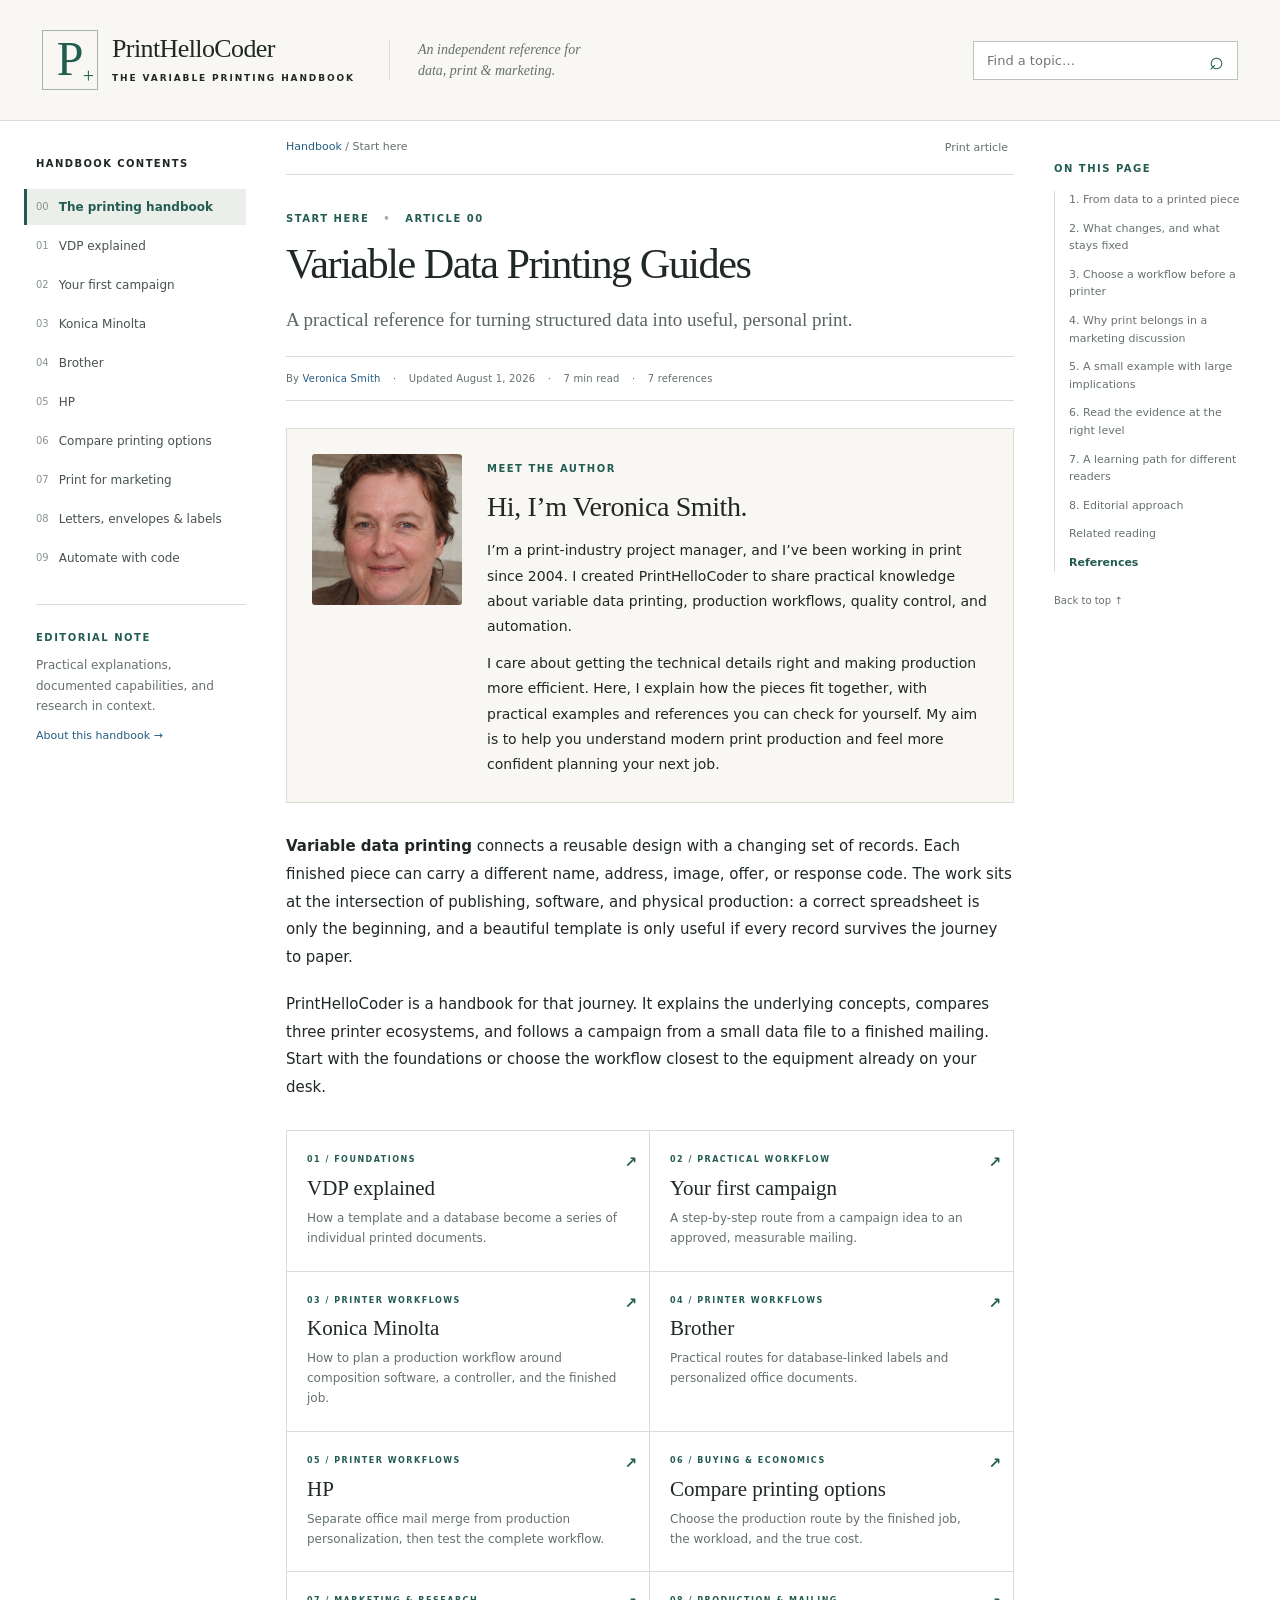
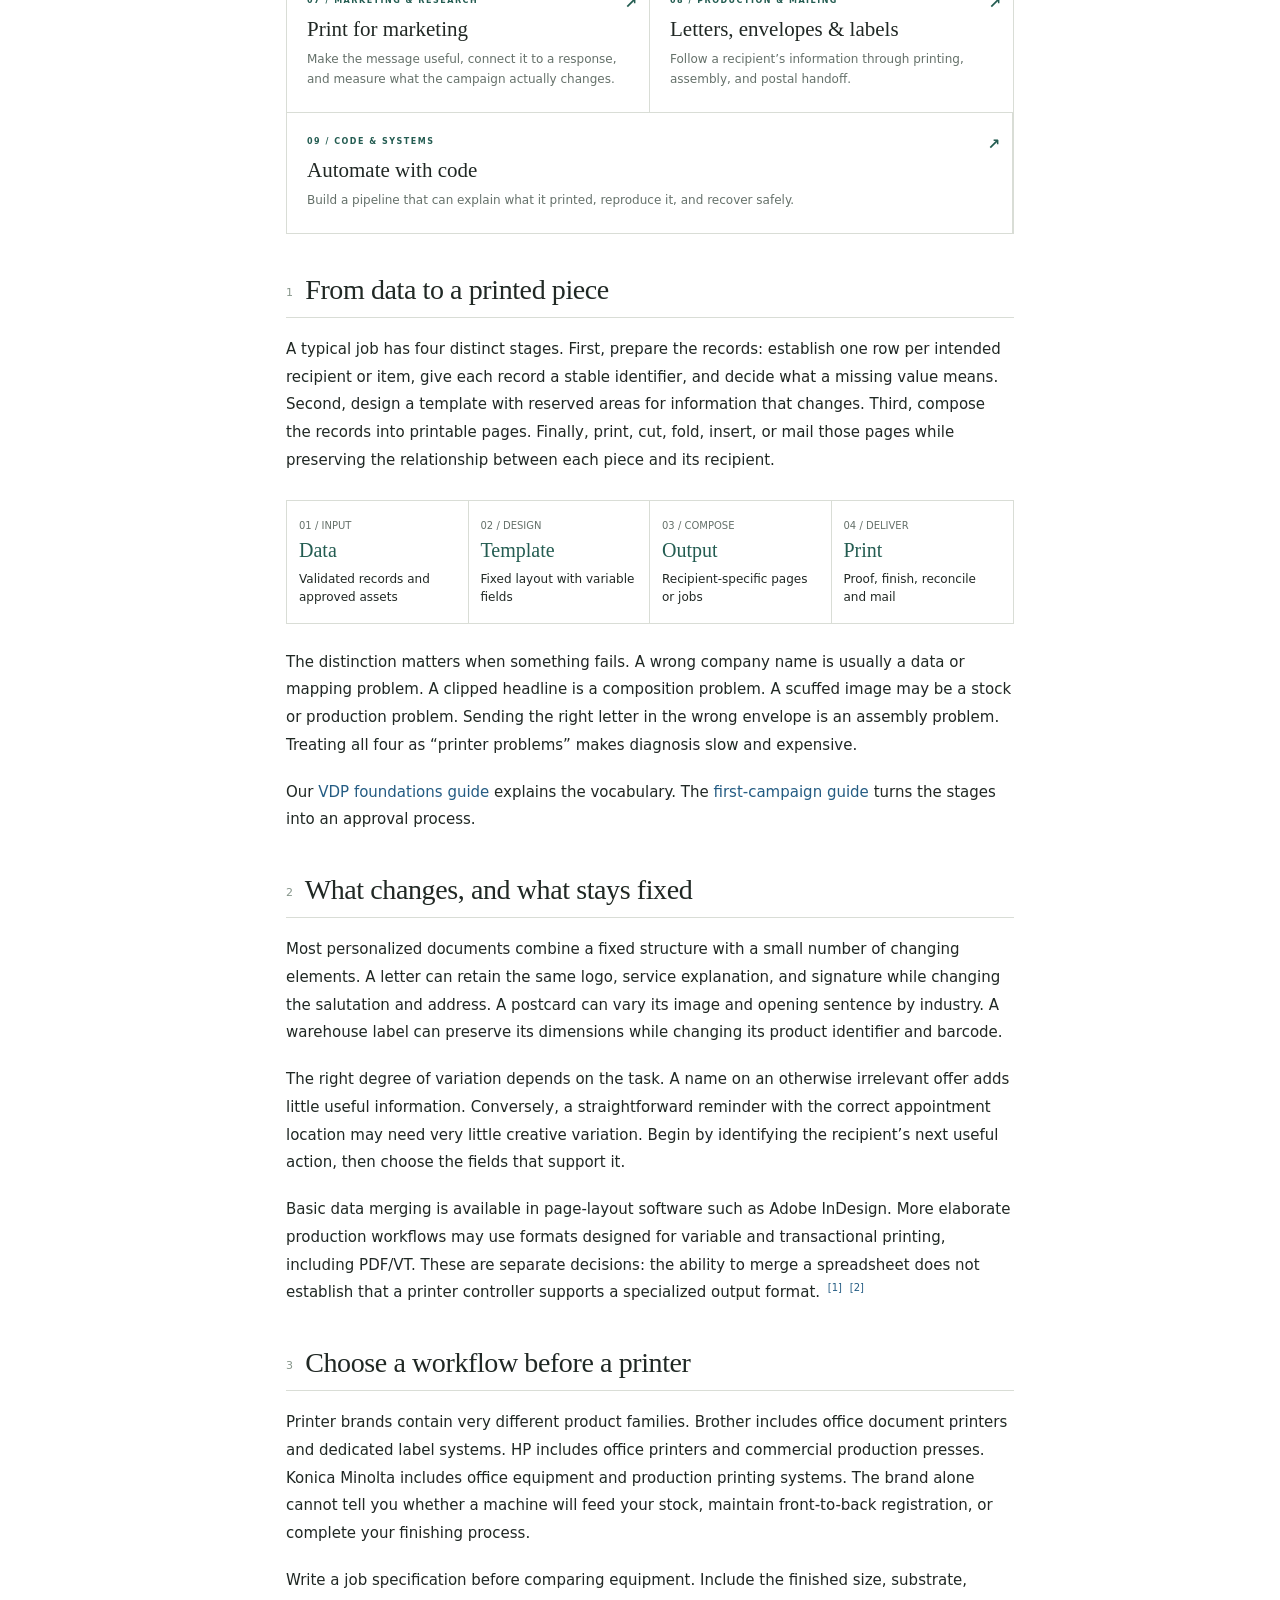
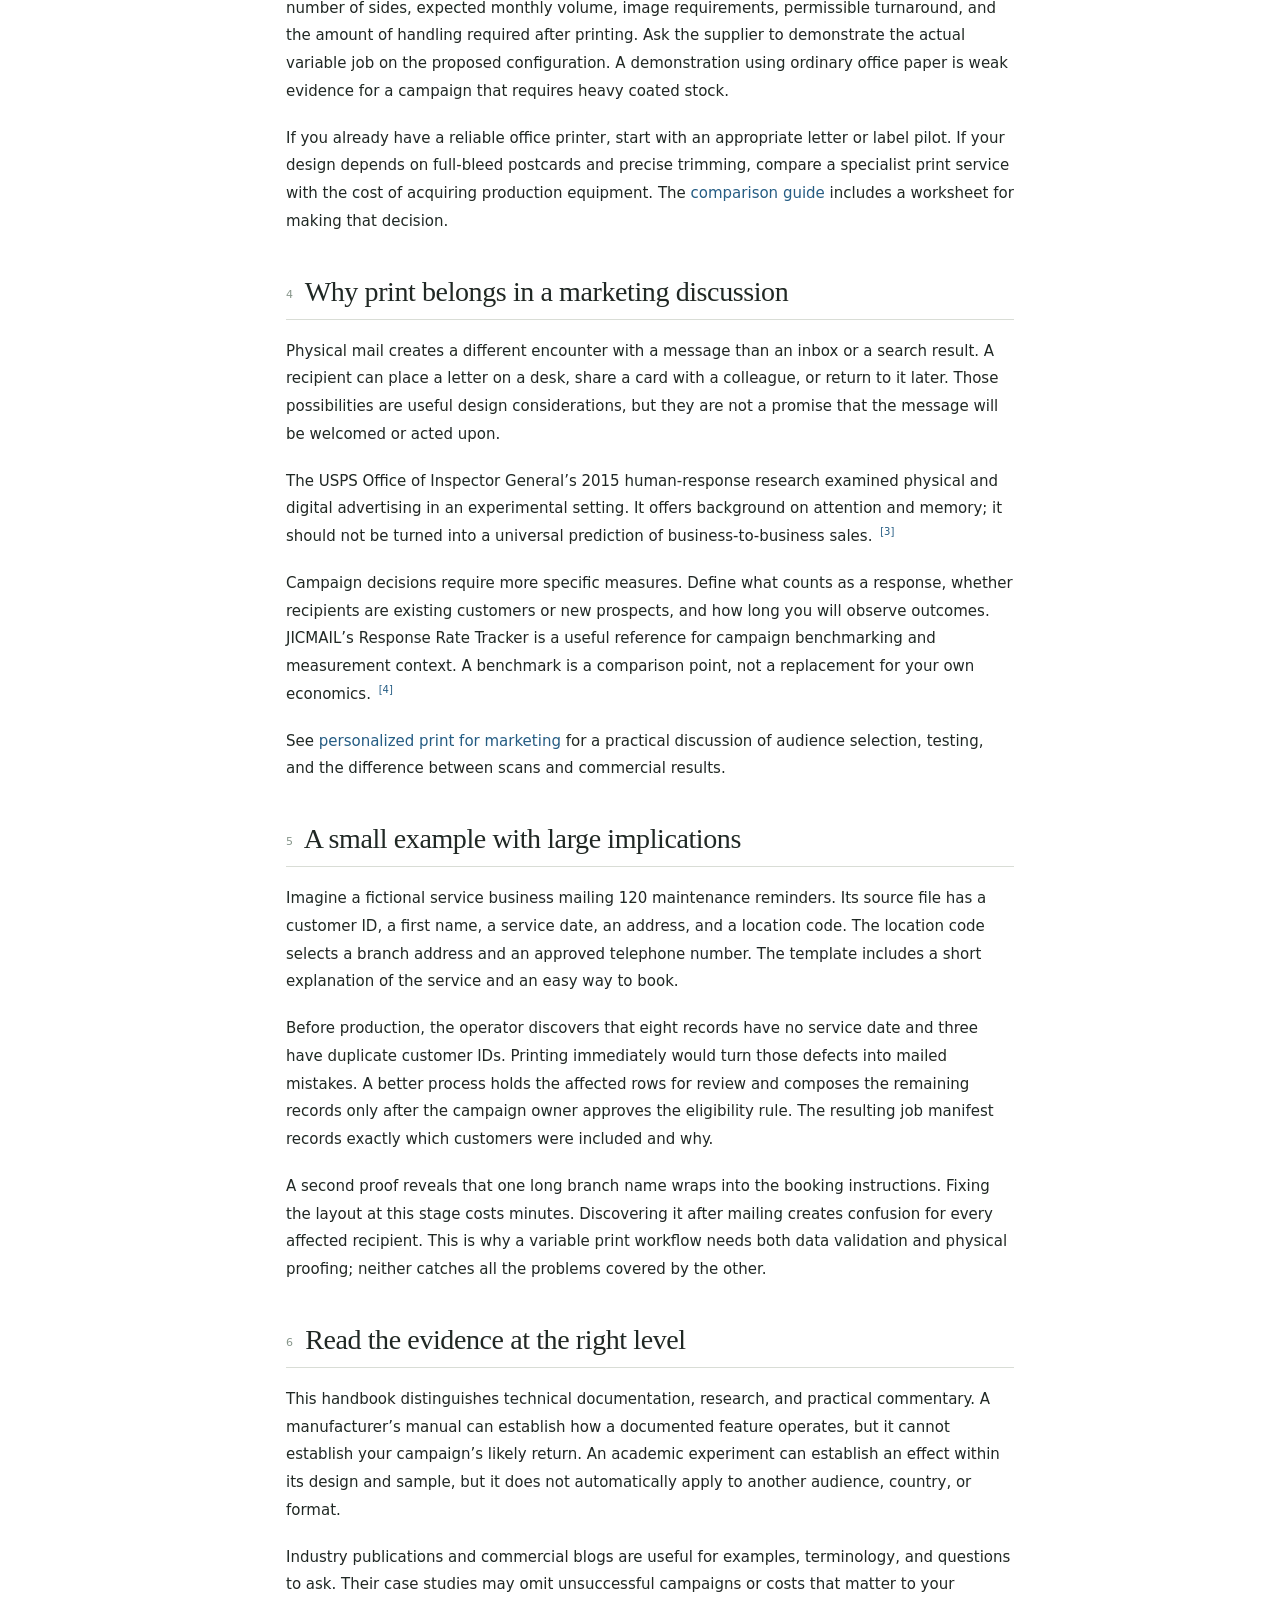
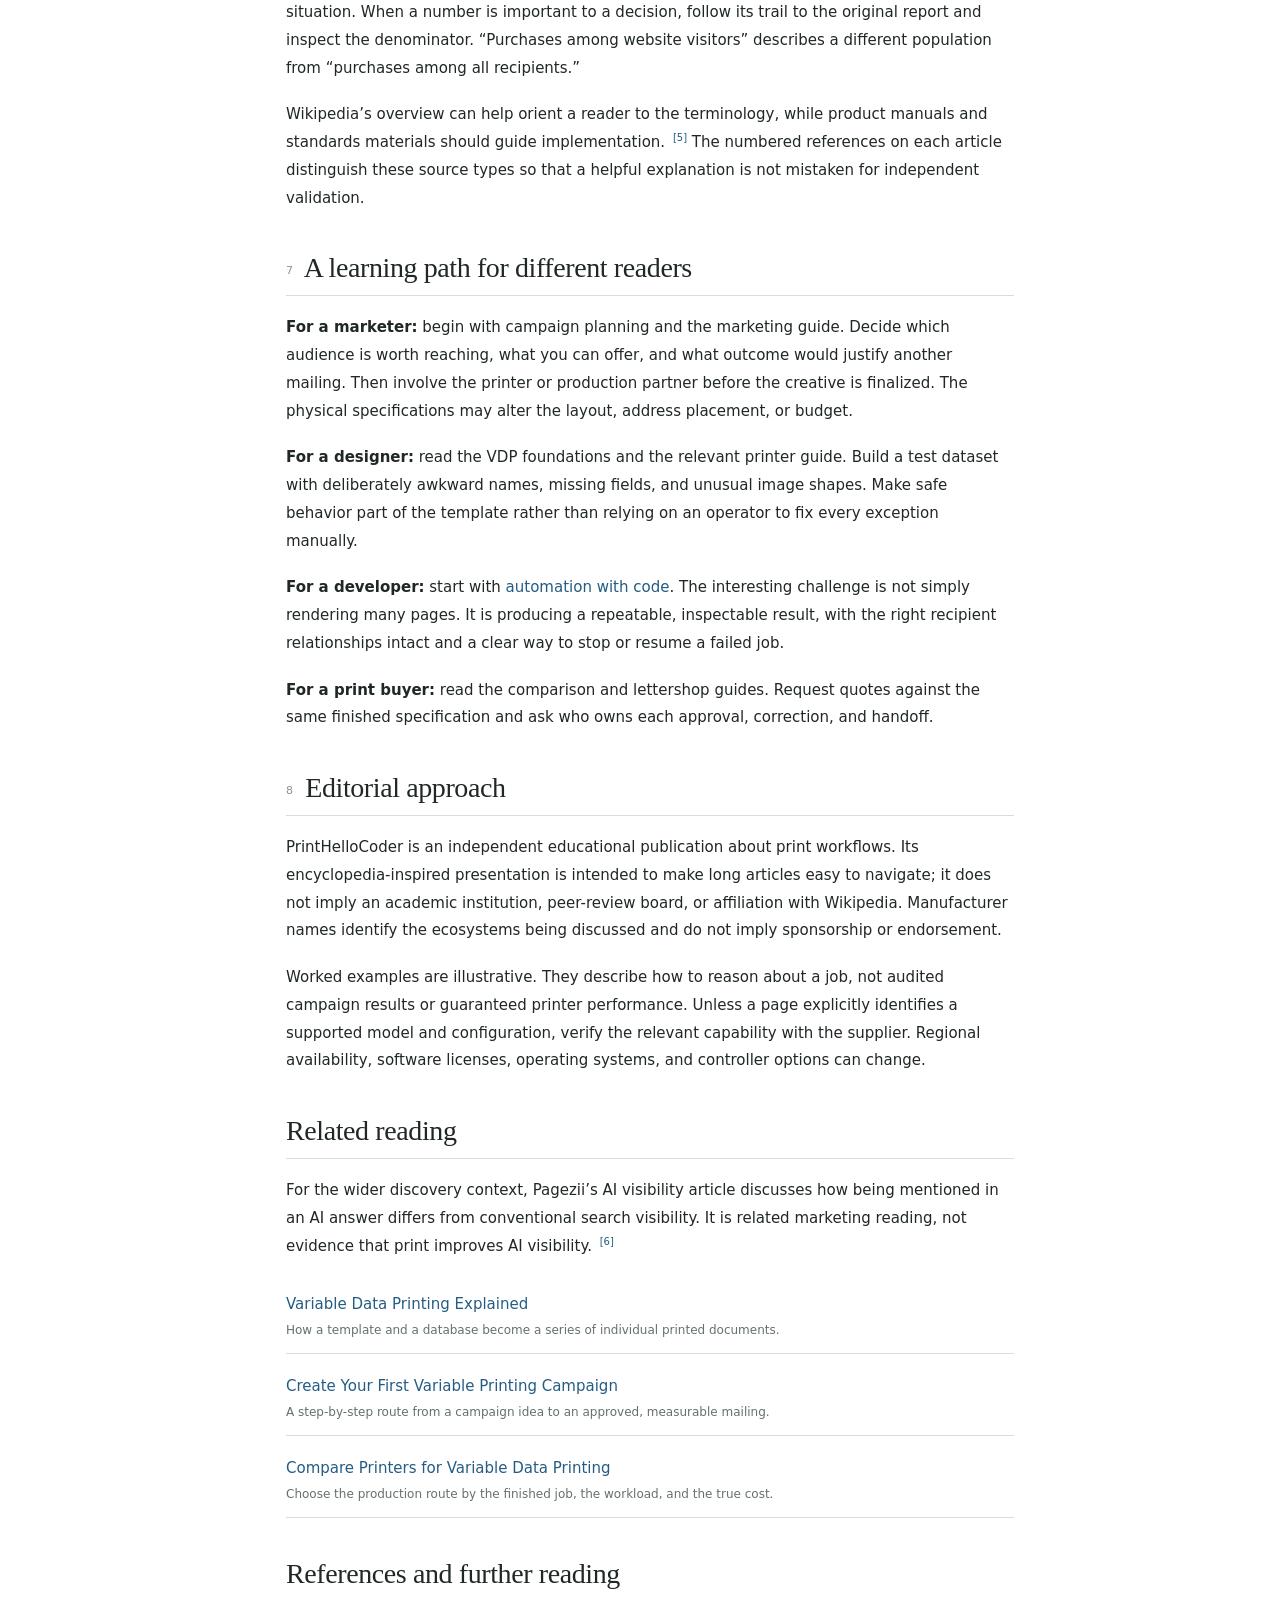
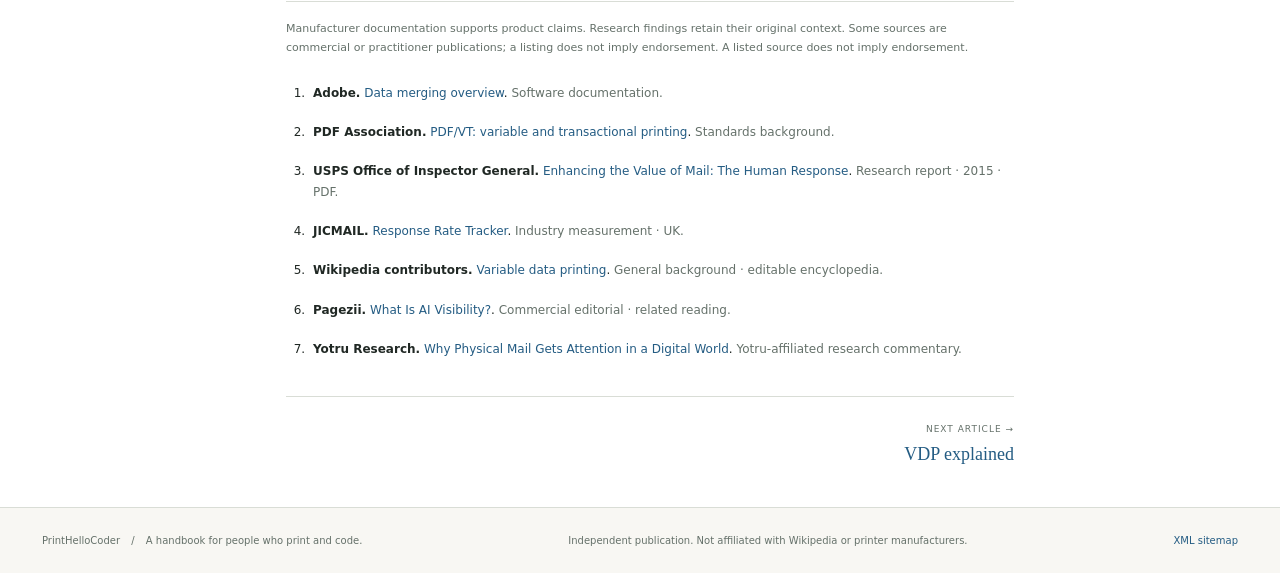
==== commit 2347966c: "Add files via upload" ====
--- a/index.html
+++ b/index.html
@@ -9,5 +9,5 @@
 <section id="a-small-example-with-large-implications"><h2><span class="section-number">5</span> A small example with large implications</h2><p>Imagine a fictional service business mailing 120 maintenance reminders. Its source file has a customer ID, a first name, a service date, an address, and a location code. The location code selects a branch address and an approved telephone number. The template includes a short explanation of the service and an easy way to book.</p><p>Before production, the operator discovers that eight records have no service date and three have duplicate customer IDs. Printing immediately would turn those defects into mailed mistakes. A better process holds the affected rows for review and composes the remaining records only after the campaign owner approves the eligibility rule. The resulting job manifest records exactly which customers were included and why.</p><p>A second proof reveals that one long branch name wraps into the booking instructions. Fixing the layout at this stage costs minutes. Discovering it after mailing creates confusion for every affected recipient. This is why a variable print workflow needs both data validation and physical proofing; neither catches all the problems covered by the other.</p></section>
 <section id="read-the-evidence-at-the-right-level"><h2><span class="section-number">6</span> Read the evidence at the right level</h2><p>This handbook distinguishes technical documentation, research, and practical commentary. A manufacturer’s manual can establish how a documented feature operates, but it cannot establish your campaign’s likely return. An academic experiment can establish an effect within its design and sample, but it does not automatically apply to another audience, country, or format.</p><p>Industry publications and commercial blogs are useful for examples, terminology, and questions to ask. Their case studies may omit unsuccessful campaigns or costs that matter to your situation. When a number is important to a decision, follow its trail to the original report and inspect the denominator. “Purchases among website visitors” describes a different population from “purchases among all recipients.”</p><p>Wikipedia’s overview can help orient a reader to the terminology, while product manuals and standards materials should guide implementation. <sup class="citation"><a href="#ref-5" aria-label="Reference 5">[5]</a></sup> The numbered references on each article distinguish these source types so that a helpful explanation is not mistaken for independent validation.</p></section>
 <section id="a-learning-path-for-different-readers"><h2><span class="section-number">7</span> A learning path for different readers</h2><p><strong>For a marketer:</strong> begin with campaign planning and the marketing guide. Decide which audience is worth reaching, what you can offer, and what outcome would justify another mailing. Then involve the printer or production partner before the creative is finalized. The physical specifications may alter the layout, address placement, or budget.</p><p><strong>For a designer:</strong> read the VDP foundations and the relevant printer guide. Build a test dataset with deliberately awkward names, missing fields, and unusual image shapes. Make safe behavior part of the template rather than relying on an operator to fix every exception manually.</p><p><strong>For a developer:</strong> start with <a href="./automation/">automation with code</a>. The interesting challenge is not simply rendering many pages. It is producing a repeatable, inspectable result, with the right recipient relationships intact and a clear way to stop or resume a failed job.</p><p><strong>For a print buyer:</strong> read the comparison and lettershop guides. Request quotes against the same finished specification and ask who owns each approval, correction, and handoff.</p></section>
-<section id="editorial-approach"><h2><span class="section-number">8</span> Editorial approach</h2><p>PrintHelloCoder is an independent educational publication about print workflows. Its encyclopedia-inspired presentation is intended to make long articles easy to navigate; it does not imply an academic institution, peer-review board, or affiliation with Wikipedia. Manufacturer names identify the ecosystems being discussed and do not imply sponsorship or endorsement.</p><p>Worked examples are illustrative. They describe how to reason about a job, not audited campaign results or guaranteed printer performance. Unless a page explicitly identifies a supported model and configuration, verify the relevant capability with the supplier. Regional availability, software licenses, operating systems, and controller options can change.</p><p>Each guide includes internal links for the next practical step, numbered references, and related reading. Commercial resources from Yotru, Yotru Research, ShoutEx, and Pagezii are labeled as such. They supplement the technical and research material rather than serving as proof of universal marketing outcomes. Use the search field to find a topic, the contents panel to jump to a section, or “Print article” for a simplified reading copy.</p></section><section id="related-reading"><h2>Related reading</h2><p> For the wider discovery context, Pagezii’s AI visibility article discusses how being mentioned in an AI answer differs from conventional search visibility. It is related marketing reading, not evidence that print improves AI visibility. <sup class="citation"><a href="#ref-6" aria-label="Reference 6">[6]</a></sup></p><p>Yotru Research’s article on physical-mail attention is an accessible companion to the research discussion above. Read it as commentary from a direct-mail provider. <sup class="citation"><a href="#ref-7" aria-label="Reference 7">[7]</a></sup></p><ul class="related-internal"><li><a href="./variable-data-printing/">Variable Data Printing Explained</a><span>How a template and a database become a series of individual printed documents.</span></li><li><a href="./first-campaign/">Create Your First Variable Printing Campaign</a><span>A step-by-step route from a campaign idea to an approved, measurable mailing.</span></li><li><a href="./compare-printers/">Compare Printers for Variable Data Printing</a><span>Choose the production route by the finished job, the workload, and the true cost.</span></li></ul></section><section id="references" class="references"><h2>References and further reading</h2><p class="source-note">Manufacturer documentation supports product claims. Research findings retain their original context. Some sources are commercial or practitioner publications; a listing does not imply endorsement. A listed source does not imply endorsement.</p><ol><li id="ref-1"><span class="ref-publisher">Adobe.</span> <a href="https://helpx.adobe.com/indesign/desktop/automation-and-scripting/merge-data/data-merging-overview.html">Data merging overview</a>. <span class="ref-type">Software documentation.</span></li><li id="ref-2"><span class="ref-publisher">PDF Association.</span> <a href="https://pdfa.org/resource/pdfvt-flyer/">PDF/VT: variable and transactional printing</a>. <span class="ref-type">Standards background.</span></li><li id="ref-3"><span class="ref-publisher">USPS Office of Inspector General.</span> <a href="https://www.uspsoig.gov/sites/default/files/reports/2023-01/rarc-wp-15-012.pdf">Enhancing the Value of Mail: The Human Response</a>. <span class="ref-type">Research report · 2015 · PDF.</span></li><li id="ref-4"><span class="ref-publisher">JICMAIL.</span> <a href="https://www.jicmail.org.uk/flagship-research/response-rate-tracker/">Response Rate Tracker</a>. <span class="ref-type">Industry measurement · UK.</span></li><li id="ref-5"><span class="ref-publisher">Wikipedia contributors.</span> <a href="https://en.wikipedia.org/wiki/Variable_data_printing">Variable data printing</a>. <span class="ref-type">General background · editable encyclopedia.</span></li><li id="ref-6"><span class="ref-publisher">Pagezii.</span> <a href="https://pagezii.com/blog/ai-visibility-explained/">What Is AI Visibility?</a>. <span class="ref-type">Commercial editorial · related reading.</span></li><li id="ref-7"><span class="ref-publisher">Yotru Research.</span> <a href="https://yotru.org/blog/physical-mail-attention/">Why Physical Mail Gets Attention in a Digital World</a>. <span class="ref-type">Yotru-affiliated research commentary.</span></li></ol></section></div></article><nav class="page-turn" aria-label="Next and previous articles"><span></span><a href="./variable-data-printing/"><small>NEXT ARTICLE →</small>VDP explained</a></nav></main>
+<section id="editorial-approach"><h2><span class="section-number">8</span> Editorial approach</h2><p>PrintHelloCoder is an independent educational publication about print workflows. Its encyclopedia-inspired presentation is intended to make long articles easy to navigate; it does not imply an academic institution, peer-review board, or affiliation with Wikipedia. Manufacturer names identify the ecosystems being discussed and do not imply sponsorship or endorsement.</p><p>Worked examples are illustrative. They describe how to reason about a job, not audited campaign results or guaranteed printer performance. Unless a page explicitly identifies a supported model and configuration, verify the relevant capability with the supplier. Regional availability, software licenses, operating systems, and controller options can change.</p></section><section id="related-reading"><h2>Related reading</h2><p> For the wider discovery context, Pagezii’s AI visibility article discusses how being mentioned in an AI answer differs from conventional search visibility. It is related marketing reading, not evidence that print improves AI visibility. <sup class="citation"><a href="#ref-6" aria-label="Reference 6">[6]</a></sup></p><ul class="related-internal"><li><a href="./variable-data-printing/">Variable Data Printing Explained</a><span>How a template and a database become a series of individual printed documents.</span></li><li><a href="./first-campaign/">Create Your First Variable Printing Campaign</a><span>A step-by-step route from a campaign idea to an approved, measurable mailing.</span></li><li><a href="./compare-printers/">Compare Printers for Variable Data Printing</a><span>Choose the production route by the finished job, the workload, and the true cost.</span></li></ul></section><section id="references" class="references"><h2>References and further reading</h2><p class="source-note">Manufacturer documentation supports product claims. Research findings retain their original context. Some sources are commercial or practitioner publications; a listing does not imply endorsement. A listed source does not imply endorsement.</p><ol><li id="ref-1"><span class="ref-publisher">Adobe.</span> <a href="https://helpx.adobe.com/indesign/desktop/automation-and-scripting/merge-data/data-merging-overview.html">Data merging overview</a>. <span class="ref-type">Software documentation.</span></li><li id="ref-2"><span class="ref-publisher">PDF Association.</span> <a href="https://pdfa.org/resource/pdfvt-flyer/">PDF/VT: variable and transactional printing</a>. <span class="ref-type">Standards background.</span></li><li id="ref-3"><span class="ref-publisher">USPS Office of Inspector General.</span> <a href="https://www.uspsoig.gov/sites/default/files/reports/2023-01/rarc-wp-15-012.pdf">Enhancing the Value of Mail: The Human Response</a>. <span class="ref-type">Research report · 2015 · PDF.</span></li><li id="ref-4"><span class="ref-publisher">JICMAIL.</span> <a href="https://www.jicmail.org.uk/flagship-research/response-rate-tracker/">Response Rate Tracker</a>. <span class="ref-type">Industry measurement · UK.</span></li><li id="ref-5"><span class="ref-publisher">Wikipedia contributors.</span> <a href="https://en.wikipedia.org/wiki/Variable_data_printing">Variable data printing</a>. <span class="ref-type">General background · editable encyclopedia.</span></li><li id="ref-6"><span class="ref-publisher">Pagezii.</span> <a href="https://pagezii.com/blog/ai-visibility-explained/">What Is AI Visibility?</a>. <span class="ref-type">Commercial editorial · related reading.</span></li><li id="ref-7"><span class="ref-publisher">Yotru Research.</span> <a href="https://yotru.org/blog/physical-mail-attention/">Why Physical Mail Gets Attention in a Digital World</a>. <span class="ref-type">Yotru-affiliated research commentary.</span></li></ol></section></div></article><nav class="page-turn" aria-label="Next and previous articles"><span></span><a href="./variable-data-printing/"><small>NEXT ARTICLE →</small>VDP explained</a></nav></main>
 <aside class="toc"><div class="eyebrow">ON THIS PAGE</div><ol><li><a href="#from-data-to-a-printed-piece">1. From data to a printed piece</a></li><li><a href="#what-changes-and-what-stays-fixed">2. What changes, and what stays fixed</a></li><li><a href="#choose-a-workflow-before-a-printer">3. Choose a workflow before a printer</a></li><li><a href="#why-print-belongs-in-a-marketing-discussion">4. Why print belongs in a marketing discussion</a></li><li><a href="#a-small-example-with-large-implications">5. A small example with large implications</a></li><li><a href="#read-the-evidence-at-the-right-level">6. Read the evidence at the right level</a></li><li><a href="#a-learning-path-for-different-readers">7. A learning path for different readers</a></li><li><a href="#editorial-approach">8. Editorial approach</a></li><li><a href="#related-reading">Related reading</a></li><li><a href="#references">References</a></li></ol><a class="back-top" href="#main">Back to top ↑</a></aside></div><footer><span>PrintHelloCoder <span class="footer-dot">/</span> A handbook for people who print and code.</span><span>Independent publication. Not affiliated with Wikipedia or printer manufacturers.</span><a href="./sitemap.xml">XML sitemap</a></footer></body></html>
